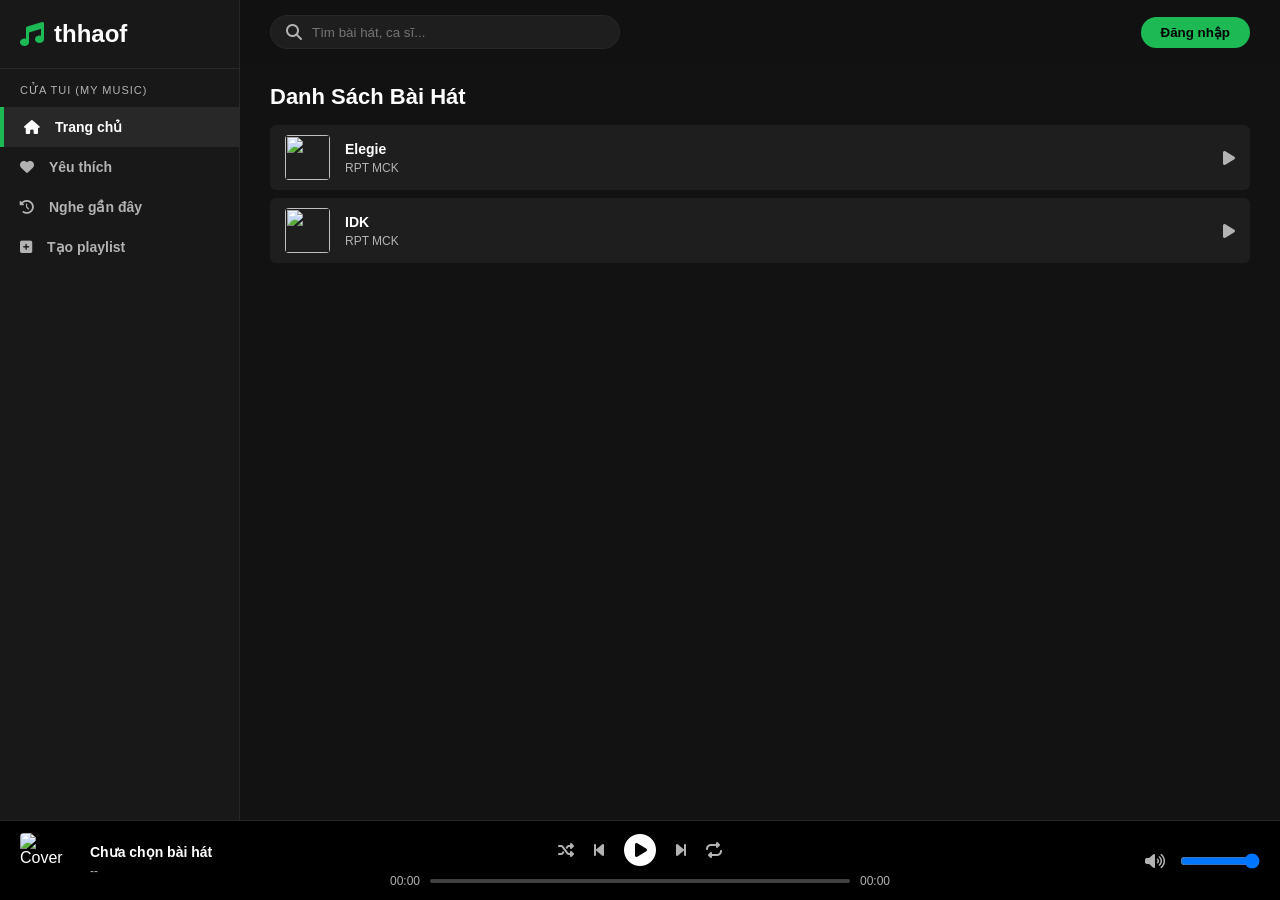
==== index.html @ 561ec7c2 "Update index.html" ====
<!DOCTYPE html>
<html lang="en">
<head>
    <meta charset="UTF-8">
    <meta name="viewport" content="width=device-width, initial-scale=1.0">
    <title>thhaof - NhacCuaTui Style</title>
    <link rel="stylesheet" href="https://cdnjs.cloudflare.com/ajax/libs/font-awesome/6.4.0/css/all.min.css">
    <style>
        :root {
            --bg-main: #121212;
            --bg-card: #1e1e1e;
            --bg-sidebar: #181818;
            --bg-hover: #282828;
            --accent-green: #1db954;
            --text-main: #ffffff;
            --text-sub: #b3b3b3;
            --border-color: #282828;
        }

        * {
            box-sizing: border-box;
            margin: 0;
            padding: 0;
            font-family: 'Segoe UI', Tahoma, Geneva, Verdana, sans-serif;
        }

        body {
            background-color: var(--bg-main);
            color: var(--text-main);
            display: flex;
            height: 100vh;
            overflow: hidden;
        }

        /* Sidebar */
        .sidebar {
            width: 240px;
            background-color: var(--bg-sidebar);
            display: flex;
            flex-direction: column;
            border-right: 1px solid var(--border-color);
            padding: 20px 0;
            user-select: none;
        }

        .logo {
            display: flex;
            align-items: center;
            gap: 10px;
            padding: 0 20px 20px 20px;
            font-size: 24px;
            font-weight: bold;
            color: var(--text-main);
            border-bottom: 1px solid var(--border-color);
        }

        .logo i {
            color: var(--accent-green);
        }

        .nav-group {
            padding: 15px 0;
        }

        .nav-title {
            font-size: 11px;
            text-transform: uppercase;
            color: var(--text-sub);
            padding: 0 20px 10px 20px;
            letter-spacing: 1px;
        }

        .nav-item {
            display: flex;
            align-items: center;
            gap: 15px;
            padding: 12px 20px;
            color: var(--text-sub);
            cursor: pointer;
            transition: all 0.2s;
            font-size: 14px;
            font-weight: 600;
        }

        .nav-item:hover, .nav-item.active {
            color: var(--text-main);
            background-color: var(--bg-hover);
            border-left: 4px solid var(--accent-green);
        }

        /* Main Content */
        .main-container {
            flex: 1;
            display: flex;
            flex-direction: column;
            overflow-y: auto;
            padding-bottom: 90px;
        }

        /* Header */
        .top-header {
            display: flex;
            justify-content: space-between;
            align-items: center;
            padding: 15px 30px;
            background-color: rgba(18, 18, 18, 0.9);
            position: sticky;
            top: 0;
            z-index: 10;
            backdrop-filter: blur(10px);
        }

        .search-bar {
            display: flex;
            align-items: center;
            background-color: var(--bg-card);
            padding: 8px 15px;
            border-radius: 20px;
            width: 350px;
            border: 1px solid var(--border-color);
        }

        .search-bar input {
            background: transparent;
            border: none;
            outline: none;
            color: var(--text-main);
            margin-left: 10px;
            width: 100%;
        }

        .user-actions {
            display: flex;
            align-items: center;
            gap: 15px;
        }

        .btn-auth {
            background-color: var(--accent-green);
            color: #000;
            border: none;
            padding: 8px 20px;
            border-radius: 20px;
            font-weight: bold;
            cursor: pointer;
            transition: transform 0.2s;
        }

        .btn-auth:hover {
            transform: scale(1.05);
        }

        /* Content Sections */
        .content {
            padding: 20px 30px;
        }

        .section-title {
            font-size: 22px;
            font-weight: bold;
            margin-bottom: 15px;
            display: flex;
            justify-content: space-between;
            align-items: center;
        }

        /* Grid Layouts */
        .grid-container {
            display: grid;
            grid-template-columns: repeat(auto-fill, minmax(180px, 1fr));
            gap: 20px;
            margin-bottom: 30px;
        }

        .card {
            background-color: var(--bg-card);
            padding: 15px;
            border-radius: 8px;
            cursor: pointer;
            transition: background-color 0.3s;
            position: relative;
        }

        .card:hover {
            background-color: var(--bg-hover);
        }

        .card img {
            width: 100%;
            aspect-ratio: 1;
            object-fit: cover;
            border-radius: 6px;
            margin-bottom: 10px;
        }

        .card-title {
            font-weight: bold;
            font-size: 14px;
            white-space: nowrap;
            overflow: hidden;
            text-overflow: ellipsis;
        }

        .card-sub {
            font-size: 12px;
            color: var(--text-sub);
            margin-top: 4px;
        }

        /* Songs List */
        .song-list {
            display: flex;
            flex-direction: column;
            gap: 8px;
            margin-bottom: 30px;
        }

        .song-item {
            display: flex;
            align-items: center;
            justify-content: space-between;
            padding: 10px 15px;
            background-color: var(--bg-card);
            border-radius: 6px;
            cursor: pointer;
        }

        .song-item:hover {
            background-color: var(--bg-hover);
        }

        .song-info {
            display: flex;
            align-items: center;
            gap: 15px;
        }

        .song-info img {
            width: 45px;
            height: 45px;
            border-radius: 4px;
            object-fit: cover;
        }

        /* Player Bar */
        .player-bar {
            position: fixed;
            bottom: 0;
            left: 0;
            right: 0;
            height: 80px;
            background-color: #000;
            border-top: 1px solid var(--border-color);
            display: flex;
            align-items: center;
            justify-content: space-between;
            padding: 0 20px;
            z-index: 100;
        }

        .player-left {
            display: flex;
            align-items: center;
            gap: 15px;
            width: 25%;
        }

        .player-left img {
            width: 55px;
            height: 55px;
            border-radius: 4px;
        }

        .player-center {
            display: flex;
            flex-direction: column;
            align-items: center;
            gap: 8px;
            width: 50%;
        }

        .controls {
            display: flex;
            align-items: center;
            gap: 20px;
        }

        .controls i {
            color: var(--text-sub);
            cursor: pointer;
            font-size: 16px;
        }

        .controls i:hover {
            color: var(--text-main);
        }

        .controls i.btn-play {
            font-size: 32px;
            color: var(--text-main);
        }

        .progress-container {
            display: flex;
            align-items: center;
            gap: 10px;
            width: 100%;
            max-width: 500px;
            font-size: 12px;
            color: var(--text-sub);
        }

        .progress-bar {
            flex: 1;
            height: 4px;
            background-color: #404040;
            border-radius: 2px;
            cursor: pointer;
            position: relative;
        }

        .progress-fill {
            width: 0%;
            height: 100%;
            background-color: var(--accent-green);
            border-radius: 2px;
        }

        .player-right {
            display: flex;
            align-items: center;
            justify-content: flex-end;
            gap: 15px;
            width: 25%;
        }

        /* Modal Login */
        .modal {
            display: none;
            position: fixed;
            top: 0; left: 0; right: 0; bottom: 0;
            background: rgba(0,0,0,0.8);
            z-index: 1000;
            justify-content: center;
            align-items: center;
        }

        .modal-content {
            background: var(--bg-card);
            padding: 30px;
            border-radius: 8px;
            width: 320px;
            display: flex;
            flex-direction: column;
            gap: 15px;
        }

        .modal-content input {
            padding: 10px;
            border-radius: 4px;
            border: 1px solid var(--border-color);
            background: #2a2a2a;
            color: white;
            outline: none;
        }

        .modal-content button {
            padding: 10px;
            background: var(--accent-green);
            border: none;
            border-radius: 4px;
            font-weight: bold;
            cursor: pointer;
        }

        .error-msg {
            color: #ff4d4d;
            font-size: 12px;
            display: none;
        }
    </style>
</head>
<body>

    <!-- Sidebar Navigation -->
    <div class="sidebar">
        <div class="logo">
            <i class="fa-solid fa-music"></i> thhaof
        </div>
        
        <div class="nav-group">
            <div class="nav-title">Cửa Tui (My Music)</div>
            <div class="nav-item active" onclick="switchTab('mymusic')">
                <i class="fa-solid fa-house"></i> Trang chủ
            </div>
            <div class="nav-item" onclick="switchTab('favorites')">
                <i class="fa-solid fa-heart"></i> Yêu thích
            </div>
            <div class="nav-item" onclick="switchTab('recent')">
                <i class="fa-solid fa-clock-rotate-left"></i> Nghe gần đây
            </div>
            <div class="nav-item" onclick="createPlaylist()">
                <i class="fa-solid fa-square-plus"></i> Tạo playlist
            </div>
        </div>
    </div>

    <!-- Main Section -->
    <div class="main-container">
        <!-- Top Header -->
        <div class="top-header">
            <div class="search-bar">
                <i class="fa-solid fa-magnifying-glass" style="color: var(--text-sub);"></i>
                <input type="text" id="searchInput" placeholder="Tìm bài hát, ca sĩ..." oninput="searchSongs()">
            </div>
            <div class="user-actions">
                <button class="btn-auth" id="loginBtn" onclick="openLogin()">Đăng nhập</button>
            </div>
        </div>

        <!-- Main Content -->
        <div class="content" id="mainContent">
            <div class="section-title">Danh Sách Bài Hát</div>
            <div class="song-list" id="songList">
                <!-- Songs will render here -->
            </div>
        </div>
    </div>

    <!-- Bottom Audio Player -->
    <div class="player-bar">
        <div class="player-left">
            <img id="playerCover" src="https://images.unsplash.com/photo-1511671782779-c97d3d27a1d4?w=100&h=100&fit=crop" alt="Cover">
            <div>
                <div class="card-title" id="playerTitle">Chưa chọn bài hát</div>
                <div class="card-sub" id="playerArtist">--</div>
            </div>
        </div>

        <div class="player-center">
            <div class="controls">
                <i class="fa-solid fa-shuffle" onclick="toggleShuffle()"></i>
                <i class="fa-solid fa-backward-step" onclick="prevSong()"></i>
                <i class="fa-solid fa-circle-play btn-play" id="playBtn" onclick="togglePlay()"></i>
                <i class="fa-solid fa-forward-step" onclick="nextSong()"></i>
                <i class="fa-solid fa-repeat" onclick="toggleRepeat()"></i>
            </div>
            <div class="progress-container">
                <span id="currentTime">00:00</span>
                <div class="progress-bar" onclick="seekSong(event)">
                    <div class="progress-fill" id="progressFill"></div>
                </div>
                <span id="totalTime">00:00</span>
            </div>
        </div>

        <div class="player-right">
            <i class="fa-solid fa-volume-high" style="color: var(--text-sub);"></i>
            <input type="range" min="0" max="1" step="0.1" value="1" onchange="setVolume(this.value)" style="width: 80px;">
        </div>
    </div>

    <!-- Login Modal -->
    <div class="modal" id="loginModal">
        <div class="modal-content">
            <h3 style="text-align: center;">Đăng nhập</h3>
            <input type="text" id="username" placeholder="Tên đăng nhập (admin)">
            <input type="password" id="password" placeholder="Mật khẩu (123456)">
            <div class="error-msg" id="errorMsg">Sai tài khoản hoặc mật khẩu!</div>
            <button onclick="login()">Xác nhận</button>
            <button onclick="closeLogin()" style="background: #404040; color: white;">Hủy</button>
        </div>
    </div>

    <audio id="audioPlayer"></audio>

    <script>
        // Songs Database
        const songs = [
            {
                id: 1,
                title: "Elegie",
                artist: "RPT MCK",
                cover: "https://pub-c53200e2456046529b88e014d8a71fcb.r2.dev/HVL%20by%20MCK/cover.jpg",
                src: "https://pub-c53200e2456046529b88e014d8a71fcb.r2.dev/HVL%20by%20MCK/01.%20Elegie.mp3"
            },
            {
                id: 2,
                title: "IDK",
                artist: "RPT MCK",
                cover: "https://pub-c53200e2456046529b88e014d8a71fcb.r2.dev/HVL%20by%20MCK/cover.jpg",
                src: "https://pub-c53200e2456046529b88e014d8a71fcb.r2.dev/HVL%20by%20MCK/02.%20IDK.mp3"
            }
        ];

        let currentIndex = 0;
        let isPlaying = false;
        let isLoggedIn = false;
        const audio = document.getElementById('audioPlayer');

        // Render Songs
        function renderSongs(list = songs) {
            const container = document.getElementById('songList');
            container.innerHTML = '';
            list.forEach((song, index) => {
                container.innerHTML += `
                    <div class="song-item" onclick="playSong(${index})">
                        <div class="song-info">
                            <img src="${song.cover}" alt="">
                            <div>
                                <div class="card-title">${song.title}</div>
                                <div class="card-sub">${song.artist}</div>
                            </div>
                        </div>
                        <i class="fa-solid fa-play" style="color: var(--text-sub);"></i>
                    </div>
                `;
            });
        }

        // Play Song
        function playSong(index) {
            currentIndex = index;
            const song = songs[currentIndex];
            audio.src = song.src;
            document.getElementById('playerCover').src = song.cover;
            document.getElementById('playerTitle').innerText = song.title;
            document.getElementById('playerArtist').innerText = song.artist;
            
            audio.play();
            isPlaying = true;
            document.getElementById('playBtn').className = "fa-solid fa-circle-pause btn-play";
        }

        function togglePlay() {
            if (!audio.src) return;
            if (isPlaying) {
                audio.pause();
                document.getElementById('playBtn').className = "fa-solid fa-circle-play btn-play";
            } else {
                audio.play();
                document.getElementById('playBtn').className = "fa-solid fa-circle-pause btn-play";
            }
            isPlaying = !isPlaying;
        }

        function nextSong() {
            currentIndex = (currentIndex + 1) % songs.length;
            playSong(currentIndex);
        }

        function prevSong() {
            currentIndex = (currentIndex - 1 + songs.length) % songs.length;
            playSong(currentIndex);
        }

        // Audio Events
        audio.addEventListener('timeupdate', () => {
            if (audio.duration) {
                const pct = (audio.currentTime / audio.duration) * 100;
                document.getElementById('progressFill').style.width = pct + '%';
                document.getElementById('currentTime').innerText = formatTime(audio.currentTime);
                document.getElementById('totalTime').innerText = formatTime(audio.duration);
            }
        });

        audio.addEventListener('ended', nextSong);

        function formatTime(sec) {
            let m = Math.floor(sec / 60);
            let s = Math.floor(sec % 60);
            return `${m < 10 ? '0'+m : m}:${s < 10 ? '0'+s : s}`;
        }

        function seekSong(e) {
            const bar = e.currentTarget;
            const clickX = e.offsetX;
            const width = bar.clientWidth;
            audio.currentTime = (clickX / width) * audio.duration;
        }

        function setVolume(v) {
            audio.volume = v;
        }

        // Auth Modal Functions
        function openLogin() {
            document.getElementById('loginModal').style.display = 'flex';
        }

        function closeLogin() {
            document.getElementById('loginModal').style.display = 'none';
            document.getElementById('errorMsg').style.display = 'none';
        }

        function login() {
            const u = document.getElementById('username').value;
            const p = document.getElementById('password').value;

            if (u === 'admin' && p === '123456') {
                isLoggedIn = true;
                document.getElementById('loginBtn').innerText = 'Đăng xuất';
                document.getElementById('loginBtn').onclick = logout;
                closeLogin();
                alert('Đăng nhập thành công!');
            } else {
                document.getElementById('errorMsg').style.display = 'block';
            }
        }

        function logout() {
            isLoggedIn = false;
            document.getElementById('loginBtn').innerText = 'Đăng nhập';
            document.getElementById('loginBtn').onclick = openLogin;
        }

        // Search
        function searchSongs() {
            const q = document.getElementById('searchInput').value.toLowerCase();
            const filtered = songs.filter(s => s.title.toLowerCase().includes(q) || s.artist.toLowerCase().includes(q));
            renderSongs(filtered);
        }

        function switchTab(tab) {
            const items = document.querySelectorAll('.nav-item');
            items.forEach(i => i.classList.remove('active'));
            event.currentTarget.classList.add('active');
        }

        function createPlaylist() {
            if (!isLoggedIn) {
                alert('Vui lòng đăng nhập để tạo playlist!');
                openLogin();
                return;
            }
            alert('Đã tạo playlist thành công!');
        }

        // Init
        renderSongs();
    </script>
</body>
</html>
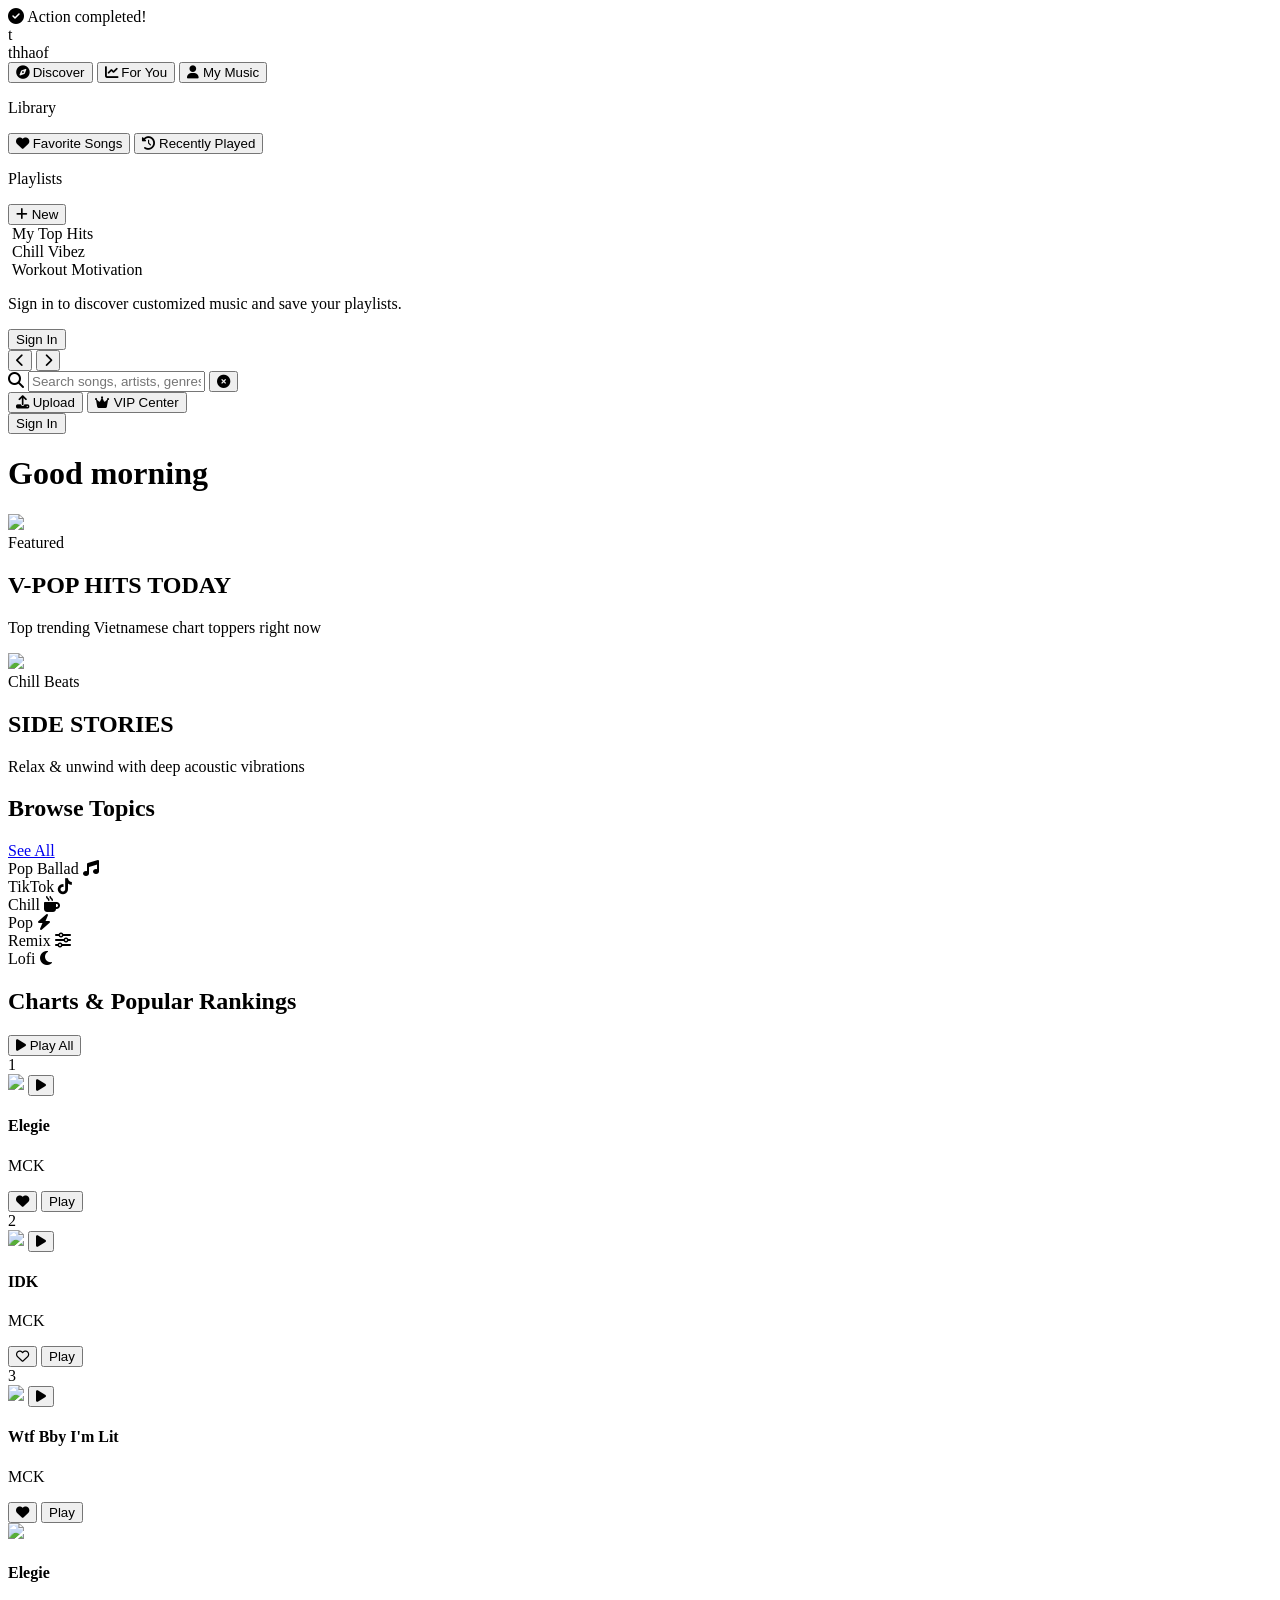
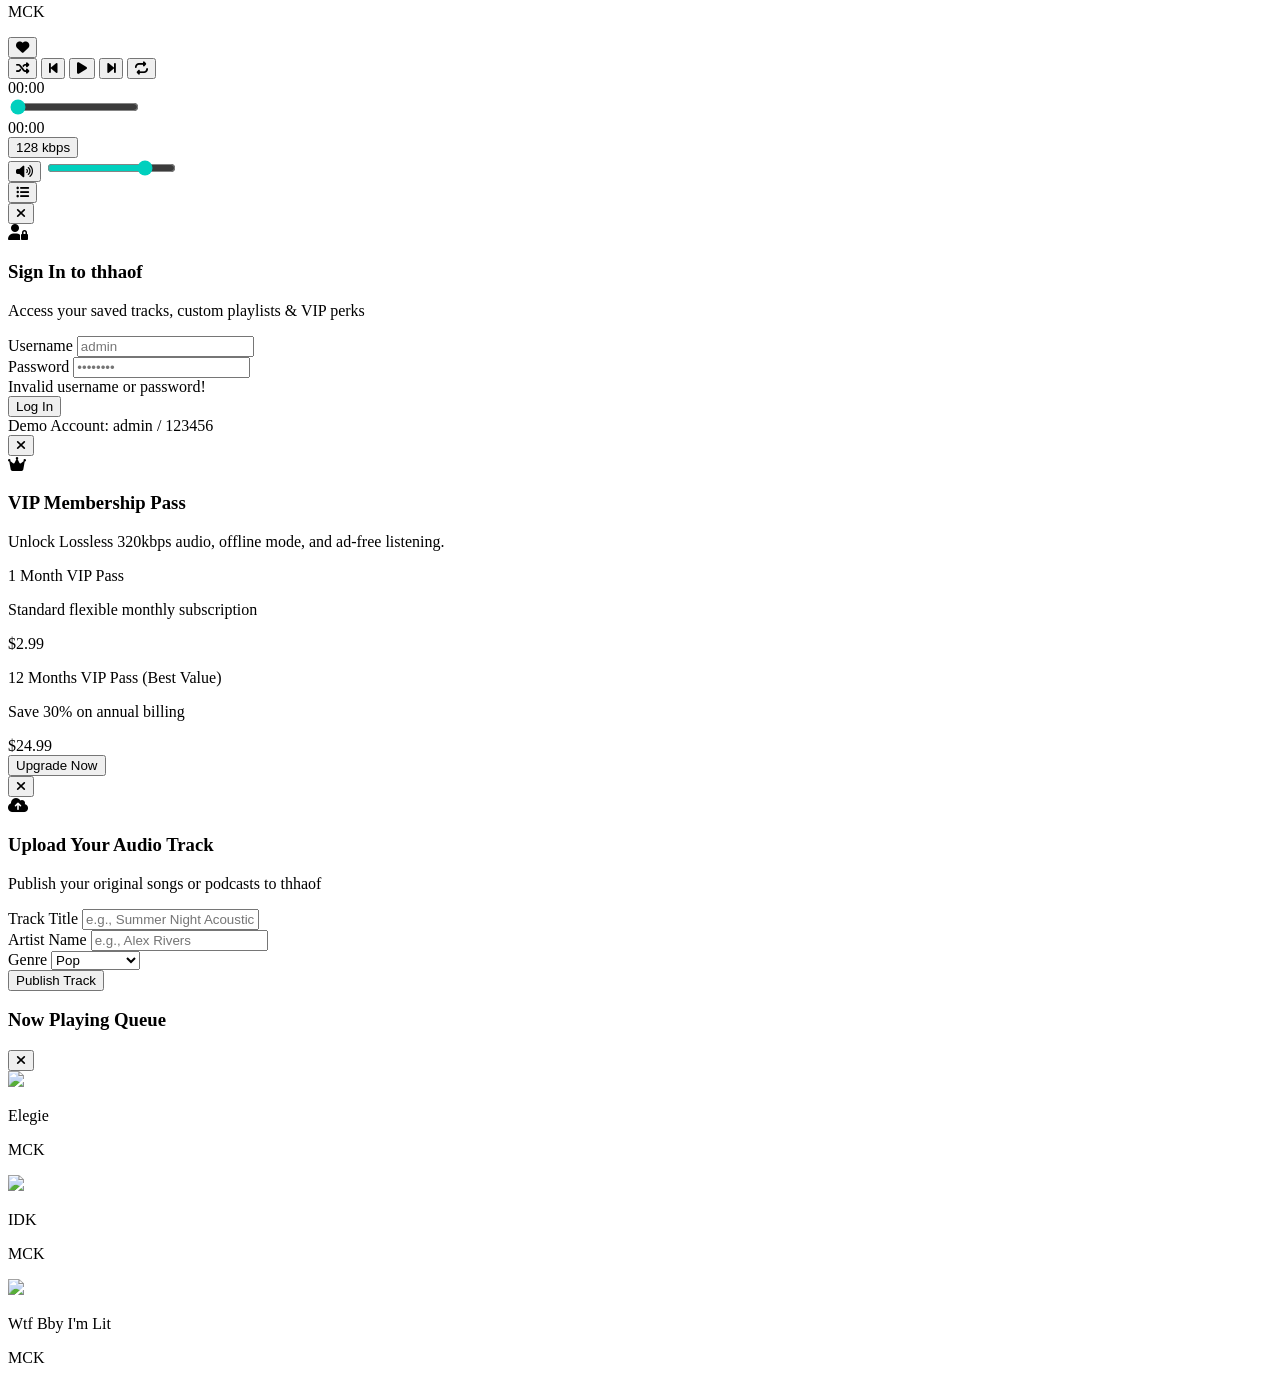
==== commit 49afbfa1: "Update index.html" ====
--- a/index.html
+++ b/index.html
@@ -3,641 +3,978 @@
 <head>
     <meta charset="UTF-8">
     <meta name="viewport" content="width=device-width, initial-scale=1.0">
-    <title>thhaof - NhacCuaTui Style</title>
+    <title>thhaof - Music Streaming Platform</title>
+    <!-- Tailwind CSS CDN -->
+    <script src="https://cdn.tailwindcss.com"></script>
+    <!-- FontAwesome Icons -->
     <link rel="stylesheet" href="https://cdnjs.cloudflare.com/ajax/libs/font-awesome/6.4.0/css/all.min.css">
+    <!-- Inter Font -->
+    <link href="https://fonts.googleapis.com/css2?family=Inter:wght@300;400;500;600;700&display=swap" rel="stylesheet">
+    <script>
+        tailwind.config = {
+            theme: {
+                extend: {
+                    colors: {
+                        nctDark: '#121919',
+                        nctSidebar: '#172020',
+                        nctCard: '#1f2b2a',
+                        nctAccent: '#00d0be',
+                        nctAccentHover: '#00b3a3',
+                        nctTextMuted: '#9aa8a7'
+                    },
+                    fontFamily: {
+                        sans: ['Inter', 'sans-serif'],
+                    }
+                }
+            }
+        }
+    </script>
     <style>
-        :root {
-            --bg-main: #121212;
-            --bg-card: #1e1e1e;
-            --bg-sidebar: #181818;
-            --bg-hover: #282828;
-            --accent-green: #1db954;
-            --text-main: #ffffff;
-            --text-sub: #b3b3b3;
-            --border-color: #282828;
-        }
-
-        * {
-            box-sizing: border-box;
-            margin: 0;
-            padding: 0;
-            font-family: 'Segoe UI', Tahoma, Geneva, Verdana, sans-serif;
-        }
-
-        body {
-            background-color: var(--bg-main);
-            color: var(--text-main);
-            display: flex;
-            height: 100vh;
-            overflow: hidden;
-        }
-
-        /* Sidebar */
-        .sidebar {
-            width: 240px;
-            background-color: var(--bg-sidebar);
-            display: flex;
-            flex-direction: column;
-            border-right: 1px solid var(--border-color);
-            padding: 20px 0;
-            user-select: none;
-        }
-
-        .logo {
-            display: flex;
-            align-items: center;
-            gap: 10px;
-            padding: 0 20px 20px 20px;
-            font-size: 24px;
-            font-weight: bold;
-            color: var(--text-main);
-            border-bottom: 1px solid var(--border-color);
-        }
-
-        .logo i {
-            color: var(--accent-green);
-        }
-
-        .nav-group {
-            padding: 15px 0;
-        }
-
-        .nav-title {
-            font-size: 11px;
-            text-transform: uppercase;
-            color: var(--text-sub);
-            padding: 0 20px 10px 20px;
-            letter-spacing: 1px;
-        }
-
-        .nav-item {
-            display: flex;
-            align-items: center;
-            gap: 15px;
-            padding: 12px 20px;
-            color: var(--text-sub);
-            cursor: pointer;
-            transition: all 0.2s;
-            font-size: 14px;
-            font-weight: 600;
-        }
-
-        .nav-item:hover, .nav-item.active {
-            color: var(--text-main);
-            background-color: var(--bg-hover);
-            border-left: 4px solid var(--accent-green);
-        }
-
-        /* Main Content */
-        .main-container {
-            flex: 1;
-            display: flex;
-            flex-direction: column;
-            overflow-y: auto;
-            padding-bottom: 90px;
-        }
-
-        /* Header */
-        .top-header {
-            display: flex;
-            justify-content: space-between;
-            align-items: center;
-            padding: 15px 30px;
-            background-color: rgba(18, 18, 18, 0.9);
-            position: sticky;
-            top: 0;
-            z-index: 10;
-            backdrop-filter: blur(10px);
-        }
-
-        .search-bar {
-            display: flex;
-            align-items: center;
-            background-color: var(--bg-card);
-            padding: 8px 15px;
-            border-radius: 20px;
-            width: 350px;
-            border: 1px solid var(--border-color);
-        }
-
-        .search-bar input {
-            background: transparent;
-            border: none;
-            outline: none;
-            color: var(--text-main);
-            margin-left: 10px;
-            width: 100%;
-        }
-
-        .user-actions {
-            display: flex;
-            align-items: center;
-            gap: 15px;
-        }
-
-        .btn-auth {
-            background-color: var(--accent-green);
-            color: #000;
-            border: none;
-            padding: 8px 20px;
-            border-radius: 20px;
-            font-weight: bold;
-            cursor: pointer;
-            transition: transform 0.2s;
-        }
-
-        .btn-auth:hover {
-            transform: scale(1.05);
-        }
-
-        /* Content Sections */
-        .content {
-            padding: 20px 30px;
-        }
-
-        .section-title {
-            font-size: 22px;
-            font-weight: bold;
-            margin-bottom: 15px;
-            display: flex;
-            justify-content: space-between;
-            align-items: center;
-        }
-
-        /* Grid Layouts */
-        .grid-container {
-            display: grid;
-            grid-template-columns: repeat(auto-fill, minmax(180px, 1fr));
-            gap: 20px;
-            margin-bottom: 30px;
-        }
-
-        .card {
-            background-color: var(--bg-card);
-            padding: 15px;
-            border-radius: 8px;
-            cursor: pointer;
-            transition: background-color 0.3s;
-            position: relative;
-        }
-
-        .card:hover {
-            background-color: var(--bg-hover);
-        }
-
-        .card img {
-            width: 100%;
-            aspect-ratio: 1;
-            object-fit: cover;
-            border-radius: 6px;
-            margin-bottom: 10px;
-        }
-
-        .card-title {
-            font-weight: bold;
-            font-size: 14px;
-            white-space: nowrap;
-            overflow: hidden;
-            text-overflow: ellipsis;
-        }
-
-        .card-sub {
-            font-size: 12px;
-            color: var(--text-sub);
-            margin-top: 4px;
-        }
-
-        /* Songs List */
-        .song-list {
-            display: flex;
-            flex-direction: column;
-            gap: 8px;
-            margin-bottom: 30px;
-        }
-
-        .song-item {
-            display: flex;
-            align-items: center;
-            justify-content: space-between;
-            padding: 10px 15px;
-            background-color: var(--bg-card);
-            border-radius: 6px;
-            cursor: pointer;
-        }
-
-        .song-item:hover {
-            background-color: var(--bg-hover);
-        }
-
-        .song-info {
-            display: flex;
-            align-items: center;
-            gap: 15px;
-        }
-
-        .song-info img {
-            width: 45px;
-            height: 45px;
-            border-radius: 4px;
-            object-fit: cover;
-        }
-
-        /* Player Bar */
-        .player-bar {
-            position: fixed;
-            bottom: 0;
-            left: 0;
-            right: 0;
-            height: 80px;
-            background-color: #000;
-            border-top: 1px solid var(--border-color);
-            display: flex;
-            align-items: center;
-            justify-content: space-between;
-            padding: 0 20px;
-            z-index: 100;
-        }
-
-        .player-left {
-            display: flex;
-            align-items: center;
-            gap: 15px;
-            width: 25%;
-        }
-
-        .player-left img {
-            width: 55px;
-            height: 55px;
-            border-radius: 4px;
-        }
-
-        .player-center {
-            display: flex;
-            flex-direction: column;
-            align-items: center;
-            gap: 8px;
-            width: 50%;
-        }
-
-        .controls {
-            display: flex;
-            align-items: center;
-            gap: 20px;
-        }
-
-        .controls i {
-            color: var(--text-sub);
-            cursor: pointer;
-            font-size: 16px;
-        }
-
-        .controls i:hover {
-            color: var(--text-main);
-        }
-
-        .controls i.btn-play {
-            font-size: 32px;
-            color: var(--text-main);
-        }
-
-        .progress-container {
-            display: flex;
-            align-items: center;
-            gap: 10px;
-            width: 100%;
-            max-width: 500px;
-            font-size: 12px;
-            color: var(--text-sub);
-        }
-
-        .progress-bar {
-            flex: 1;
-            height: 4px;
-            background-color: #404040;
-            border-radius: 2px;
-            cursor: pointer;
-            position: relative;
-        }
-
-        .progress-fill {
-            width: 0%;
-            height: 100%;
-            background-color: var(--accent-green);
-            border-radius: 2px;
-        }
-
-        .player-right {
-            display: flex;
-            align-items: center;
-            justify-content: flex-end;
-            gap: 15px;
-            width: 25%;
-        }
-
-        /* Modal Login */
-        .modal {
-            display: none;
-            position: fixed;
-            top: 0; left: 0; right: 0; bottom: 0;
-            background: rgba(0,0,0,0.8);
-            z-index: 1000;
-            justify-content: center;
-            align-items: center;
-        }
-
-        .modal-content {
-            background: var(--bg-card);
-            padding: 30px;
-            border-radius: 8px;
-            width: 320px;
-            display: flex;
-            flex-direction: column;
-            gap: 15px;
-        }
-
-        .modal-content input {
-            padding: 10px;
-            border-radius: 4px;
-            border: 1px solid var(--border-color);
-            background: #2a2a2a;
-            color: white;
-            outline: none;
-        }
-
-        .modal-content button {
-            padding: 10px;
-            background: var(--accent-green);
-            border: none;
-            border-radius: 4px;
-            font-weight: bold;
-            cursor: pointer;
-        }
-
-        .error-msg {
-            color: #ff4d4d;
-            font-size: 12px;
-            display: none;
+        ::-webkit-scrollbar {
+            width: 6px;
+            height: 6px;
+        }
+        ::-webkit-scrollbar-track {
+            background: #121919;
+        }
+        ::-webkit-scrollbar-thumb {
+            background: #2a3837;
+            border-radius: 3px;
+        }
+        ::-webkit-scrollbar-thumb:hover {
+            background: #00d0be;
+        }
+        .text-glow {
+            text-shadow: 0 0 10px rgba(0, 208, 190, 0.4);
+        }
+        input[type="range"] {
+            accent-color: #00d0be;
         }
     </style>
 </head>
-<body>
-
-    <!-- Sidebar Navigation -->
-    <div class="sidebar">
-        <div class="logo">
-            <i class="fa-solid fa-music"></i> thhaof
+<body class="bg-nctDark text-gray-100 font-sans h-screen flex flex-col overflow-hidden select-none">
+
+    <!-- Toast Notification Overlay -->
+    <div id="toastNotification" class="fixed top-5 right-5 bg-nctCard border border-nctAccent/50 text-white px-4 py-3 rounded-xl shadow-2xl z-50 flex items-center gap-3 transition-all duration-300 -translate-y-20 opacity-0 pointer-events-none">
+        <i id="toastIcon" class="fa-solid fa-circle-check text-nctAccent text-lg"></i>
+        <span id="toastMessage" class="text-xs font-semibold">Action completed!</span>
+    </div>
+
+    <div class="flex flex-1 h-[calc(100vh-80px)] overflow-hidden">
+        
+        <!-- SIDEBAR -->
+        <aside class="w-64 bg-nctSidebar flex flex-col justify-between p-4 border-r border-gray-800/40 flex-shrink-0">
+            <div>
+                <!-- Brand Logo -->
+                <div onclick="switchTab('discover')" class="flex items-center gap-3 px-2 py-3 mb-6 cursor-pointer group">
+                    <div class="w-9 h-9 rounded-full bg-gradient-to-tr from-nctAccent to-blue-500 flex items-center justify-center font-bold text-black text-xl shadow-lg shadow-nctAccent/20 group-hover:scale-105 transition">
+                        t
+                    </div>
+                    <span class="text-2xl font-black tracking-wider text-white">thhaof</span>
+                </div>
+
+                <!-- Navigation Links -->
+                <nav class="space-y-1">
+                    <button onclick="switchTab('discover')" id="nav-discover" class="nav-item w-full flex items-center gap-3 px-3 py-2.5 rounded-xl bg-nctAccent/10 text-nctAccent font-medium text-sm transition text-left">
+                        <i class="fa-solid fa-compass w-5 text-center"></i> Discover
+                    </button>
+                    <button onclick="switchTab('foryou')" id="nav-foryou" class="nav-item w-full flex items-center gap-3 px-3 py-2.5 rounded-xl text-nctTextMuted hover:text-white hover:bg-gray-800/50 font-medium text-sm transition text-left">
+                        <i class="fa-solid fa-chart-line w-5 text-center"></i> For You
+                    </button>
+                    <button onclick="switchTab('mymusic')" id="nav-mymusic" class="nav-item w-full flex items-center gap-3 px-3 py-2.5 rounded-xl text-nctTextMuted hover:text-white hover:bg-gray-800/50 font-medium text-sm transition text-left">
+                        <i class="fa-solid fa-user w-5 text-center"></i> My Music
+                    </button>
+                </nav>
+
+                <!-- Library Section -->
+                <div class="mt-8">
+                    <p class="px-3 text-xs font-semibold text-gray-500 uppercase tracking-wider mb-2">Library</p>
+                    <nav class="space-y-1">
+                        <button id="nav-favorites" onclick="showFavorites()" class="nav-item w-full flex items-center gap-3 px-3 py-2 rounded-lg text-nctTextMuted hover:text-white hover:bg-gray-800/30 text-sm transition text-left">
+                            <i class="fa-solid fa-heart text-pink-500 w-5 text-center"></i> Favorite Songs
+                        </button>
+                        <button id="nav-recent" onclick="showRecentlyPlayed()" class="nav-item w-full flex items-center gap-3 px-3 py-2 rounded-lg text-nctTextMuted hover:text-white hover:bg-gray-800/30 text-sm transition text-left">
+                            <i class="fa-solid fa-clock-rotate-left text-blue-400 w-5 text-center"></i> Recently Played
+                        </button>
+                    </nav>
+                </div>
+
+                <!-- User Playlists -->
+                <div class="mt-8">
+                    <div class="flex items-center justify-between px-3 mb-2">
+                        <p class="text-xs font-semibold text-gray-500 uppercase tracking-wider">Playlists</p>
+                        <button onclick="createNewPlaylistPrompt()" class="text-xs text-nctAccent hover:underline flex items-center gap-1"><i class="fa-solid fa-plus text-[10px]"></i> New</button>
+                    </div>
+                    <div id="playlistSidebarList" class="space-y-1 max-h-36 overflow-y-auto pr-1">
+                        <!-- Playlists rendered dynamically -->
+                    </div>
+                </div>
+            </div>
+
+            <!-- Login Promo Box in Sidebar -->
+            <div id="sidebarLoginBox" class="bg-gradient-to-br from-gray-800/60 to-nctCard p-4 rounded-2xl border border-gray-700/30">
+                <p class="text-xs text-gray-300 mb-3">Sign in to discover customized music and save your playlists.</p>
+                <button onclick="openLoginModal()" class="w-full py-2 bg-nctAccent hover:bg-nctAccentHover text-black font-semibold text-xs rounded-xl transition shadow-md shadow-nctAccent/10">
+                    Sign In
+                </button>
+            </div>
+        </aside>
+
+        <!-- MAIN CONTENT AREA -->
+        <main class="flex-1 flex flex-col overflow-y-auto bg-gradient-to-b from-nctDark via-[#121818] to-[#0c1010] p-6">
+            
+            <!-- Header Bar -->
+            <header class="flex items-center justify-between gap-4 mb-6">
+                <!-- Nav Arrows & Search Bar -->
+                <div class="flex items-center gap-4 flex-1 max-w-xl">
+                    <div class="flex items-center gap-2 text-gray-400">
+                        <button onclick="navigateHistory('back')" title="Go Back" class="w-8 h-8 rounded-full bg-nctCard flex items-center justify-center hover:text-white transition"><i class="fa-solid fa-chevron-left text-xs"></i></button>
+                        <button onclick="navigateHistory('forward')" title="Go Forward" class="w-8 h-8 rounded-full bg-nctCard flex items-center justify-center hover:text-white transition"><i class="fa-solid fa-chevron-right text-xs"></i></button>
+                    </div>
+                    <div class="relative w-full">
+                        <i class="fa-solid fa-magnifying-glass absolute left-3.5 top-1/2 -translate-y-1/2 text-gray-400 text-sm"></i>
+                        <input id="searchInput" oninput="handleSearch()" type="text" placeholder="Search songs, artists, genres..." class="w-full bg-nctCard text-sm text-gray-200 pl-10 pr-8 py-2 rounded-full border border-gray-800 focus:outline-none focus:border-nctAccent/60 transition">
+                        <button onclick="clearSearch()" id="clearSearchBtn" class="hidden absolute right-3 top-1/2 -translate-y-1/2 text-gray-400 hover:text-white text-xs"><i class="fa-solid fa-circle-xmark"></i></button>
+                    </div>
+                </div>
+
+                <!-- Right Action Buttons -->
+                <div class="flex items-center gap-3">
+                    <button onclick="openUploadModal()" class="hidden sm:flex items-center gap-2 px-3 py-1.5 rounded-full bg-nctCard hover:bg-gray-800 text-xs font-medium text-gray-300 transition">
+                        <i class="fa-solid fa-upload text-nctAccent"></i> Upload
+                    </button>
+                    <button onclick="openVipModal()" class="hidden md:flex items-center gap-2 px-3 py-1.5 rounded-full bg-nctCard hover:bg-gray-800 text-xs font-medium text-yellow-500 transition">
+                        <i class="fa-solid fa-crown"></i> VIP Center
+                    </button>
+                    <div id="userHeaderProfile">
+                        <button onclick="openLoginModal()" class="px-5 py-1.5 bg-nctAccent hover:bg-nctAccentHover text-black font-semibold text-xs rounded-full transition shadow-md shadow-nctAccent/20">
+                            Sign In
+                        </button>
+                    </div>
+                </div>
+            </header>
+
+            <div id="mainContent" class="space-y-8">
+                <!-- Dynamic main container content -->
+            </div>
+
+        </main>
+    </div>
+
+    <!-- BOTTOM FIXED MUSIC PLAYER BAR -->
+    <footer class="h-20 bg-[#151c1c] border-t border-gray-800/80 px-4 flex items-center justify-between z-30">
+        
+        <!-- Currently Playing Info -->
+        <div class="flex items-center gap-3 w-1/4 min-w-[200px]">
+            <img id="playerCover" src="https://images.unsplash.com/photo-1511671782779-c97d3d27a1d4?w=200" class="w-12 h-12 rounded-lg object-cover shadow-md">
+            <div class="overflow-hidden">
+                <h4 id="playerTitle" class="text-xs font-bold text-white truncate">Xin Đừng Rời Xa Anh</h4>
+                <p id="playerArtist" class="text-[11px] text-nctTextMuted truncate mt-0.5">Lê Gia Bảo</p>
+            </div>
+            <button id="likeBtn" onclick="toggleFavoriteCurrentSong()" class="ml-2 text-gray-400 hover:text-pink-500 transition">
+                <i class="fa-regular fa-heart text-base"></i>
+            </button>
         </div>
-        
-        <div class="nav-group">
-            <div class="nav-title">Cửa Tui (My Music)</div>
-            <div class="nav-item active" onclick="switchTab('mymusic')">
-                <i class="fa-solid fa-house"></i> Trang chủ
-            </div>
-            <div class="nav-item" onclick="switchTab('favorites')">
-                <i class="fa-solid fa-heart"></i> Yêu thích
-            </div>
-            <div class="nav-item" onclick="switchTab('recent')">
-                <i class="fa-solid fa-clock-rotate-left"></i> Nghe gần đây
-            </div>
-            <div class="nav-item" onclick="createPlaylist()">
-                <i class="fa-solid fa-square-plus"></i> Tạo playlist
+
+        <!-- Player Controls & Seekbar -->
+        <div class="flex flex-col items-center gap-1.5 w-2/4 max-w-xl">
+            <div class="flex items-center gap-5">
+                <button id="shuffleBtn" onclick="toggleShuffle()" title="Shuffle" class="text-gray-400 hover:text-white transition text-xs"><i class="fa-solid fa-shuffle"></i></button>
+                <button onclick="playPrev()" title="Previous" class="text-gray-300 hover:text-white transition"><i class="fa-solid fa-backward-step text-sm"></i></button>
+                <button id="mainPlayBtn" onclick="togglePlayPause()" title="Play/Pause" class="w-9 h-9 rounded-full bg-white text-black flex items-center justify-center hover:scale-105 transition shadow-lg">
+                    <i class="fa-solid fa-play text-sm ml-0.5"></i>
+                </button>
+                <button onclick="playNext()" title="Next" class="text-gray-300 hover:text-white transition"><i class="fa-solid fa-forward-step text-sm"></i></button>
+                <button id="repeatBtn" onclick="toggleRepeat()" title="Repeat" class="text-gray-400 hover:text-white transition text-xs"><i class="fa-solid fa-repeat"></i></button>
+            </div>
+
+            <div class="w-full flex items-center gap-3 text-[11px] text-gray-400 font-mono">
+                <span id="currentTime">00:00</span>
+                <div class="relative flex-1 flex items-center">
+                    <input id="progressBar" type="range" min="0" max="100" value="0" oninput="seekAudio(this.value)" class="w-full h-1 bg-gray-700 rounded-lg appearance-none cursor-pointer">
+                </div>
+                <span id="totalTime">00:00</span>
+            </div>
+        </div>
+
+        <!-- Right Side Controls (Quality, Volume, Playlist Drawer) -->
+        <div class="flex items-center justify-end gap-4 w-1/4 min-w-[200px]">
+            <button onclick="toggleBitrate()" id="bitrateBtn" class="text-[10px] font-bold border border-nctAccent/40 text-nctAccent px-1.5 py-0.5 rounded hover:bg-nctAccent/10 transition">128 kbps</button>
+            
+            <div class="flex items-center gap-2">
+                <button onclick="toggleMute()" id="volumeBtn" class="text-gray-400 hover:text-white"><i class="fa-solid fa-volume-high text-xs"></i></button>
+                <input id="volumeSlider" type="range" min="0" max="1" step="0.05" value="0.8" oninput="setVolume(this.value)" class="w-16 h-1 bg-gray-700 rounded-lg appearance-none cursor-pointer">
+            </div>
+
+            <button onclick="togglePlaylistDrawer()" title="Play Queue" class="text-gray-400 hover:text-nctAccent transition"><i class="fa-solid fa-list-ul text-sm"></i></button>
+        </div>
+    </footer>
+
+    <!-- MODALS & OVERLAYS -->
+    
+    <!-- LOGIN MODAL -->
+    <div id="loginModal" class="fixed inset-0 bg-black/70 backdrop-blur-sm hidden items-center justify-center z-50 p-4">
+        <div class="bg-nctCard border border-gray-700/60 w-full max-w-sm rounded-2xl p-6 relative shadow-2xl">
+            <button onclick="closeLoginModal()" class="absolute top-4 right-4 text-gray-400 hover:text-white"><i class="fa-solid fa-xmark"></i></button>
+            
+            <div class="text-center mb-6">
+                <div class="w-12 h-12 rounded-full bg-nctAccent/20 text-nctAccent flex items-center justify-center text-xl mx-auto mb-2">
+                    <i class="fa-solid fa-user-lock"></i>
+                </div>
+                <h3 class="text-lg font-bold text-white">Sign In to thhaof</h3>
+                <p class="text-xs text-gray-400 mt-1">Access your saved tracks, custom playlists & VIP perks</p>
+            </div>
+
+            <form onsubmit="handleLogin(event)" class="space-y-4">
+                <div>
+                    <label class="block text-xs font-semibold text-gray-400 mb-1">Username</label>
+                    <input id="loginUsername" type="text" placeholder="admin" required class="w-full bg-nctDark border border-gray-700 rounded-xl px-3 py-2 text-sm text-white focus:outline-none focus:border-nctAccent">
+                </div>
+                <div>
+                    <label class="block text-xs font-semibold text-gray-400 mb-1">Password</label>
+                    <input id="loginPassword" type="password" placeholder="••••••••" required class="w-full bg-nctDark border border-gray-700 rounded-xl px-3 py-2 text-sm text-white focus:outline-none focus:border-nctAccent">
+                </div>
+
+                <div id="loginError" class="text-red-400 text-xs hidden text-center">Invalid username or password!</div>
+
+                <button type="submit" class="w-full py-2.5 bg-nctAccent hover:bg-nctAccentHover text-black font-bold text-sm rounded-xl transition shadow-lg shadow-nctAccent/20">
+                    Log In
+                </button>
+            </form>
+
+            <div class="mt-4 text-center text-xs text-gray-500">
+                Demo Account: <span class="text-gray-300 font-mono">admin</span> / <span class="text-gray-300 font-mono">123456</span>
             </div>
         </div>
     </div>
 
-    <!-- Main Section -->
-    <div class="main-container">
-        <!-- Top Header -->
-        <div class="top-header">
-            <div class="search-bar">
-                <i class="fa-solid fa-magnifying-glass" style="color: var(--text-sub);"></i>
-                <input type="text" id="searchInput" placeholder="Tìm bài hát, ca sĩ..." oninput="searchSongs()">
-            </div>
-            <div class="user-actions">
-                <button class="btn-auth" id="loginBtn" onclick="openLogin()">Đăng nhập</button>
-            </div>
-        </div>
-
-        <!-- Main Content -->
-        <div class="content" id="mainContent">
-            <div class="section-title">Danh Sách Bài Hát</div>
-            <div class="song-list" id="songList">
-                <!-- Songs will render here -->
-            </div>
+    <!-- VIP MODAL -->
+    <div id="vipModal" class="fixed inset-0 bg-black/70 backdrop-blur-sm hidden items-center justify-center z-50 p-4">
+        <div class="bg-nctCard border border-yellow-500/30 w-full max-w-md rounded-2xl p-6 relative shadow-2xl">
+            <button onclick="closeVipModal()" class="absolute top-4 right-4 text-gray-400 hover:text-white"><i class="fa-solid fa-xmark"></i></button>
+            
+            <div class="text-center mb-6">
+                <div class="w-14 h-14 rounded-full bg-yellow-500/20 text-yellow-500 flex items-center justify-center text-2xl mx-auto mb-2 border border-yellow-500/40">
+                    <i class="fa-solid fa-crown"></i>
+                </div>
+                <h3 class="text-xl font-bold text-white">VIP Membership Pass</h3>
+                <p class="text-xs text-gray-400 mt-1">Unlock Lossless 320kbps audio, offline mode, and ad-free listening.</p>
+            </div>
+
+            <div class="space-y-3 mb-6">
+                <div onclick="selectVipTier(this, '1 Month - $2.99')" class="vip-plan bg-gray-800/60 p-3 rounded-xl border-2 border-nctAccent cursor-pointer flex justify-between items-center">
+                    <div>
+                        <p class="text-xs font-bold text-white">1 Month VIP Pass</p>
+                        <p class="text-[10px] text-gray-400">Standard flexible monthly subscription</p>
+                    </div>
+                    <span class="text-sm font-extrabold text-nctAccent">$2.99</span>
+                </div>
+                <div onclick="selectVipTier(this, '1 Year - $24.99')" class="vip-plan bg-gray-800/60 p-3 rounded-xl border-2 border-transparent hover:border-gray-600 cursor-pointer flex justify-between items-center">
+                    <div>
+                        <p class="text-xs font-bold text-white">12 Months VIP Pass (Best Value)</p>
+                        <p class="text-[10px] text-gray-400">Save 30% on annual billing</p>
+                    </div>
+                    <span class="text-sm font-extrabold text-yellow-500">$24.99</span>
+                </div>
+            </div>
+
+            <button onclick="upgradeVip()" class="w-full py-2.5 bg-yellow-500 hover:bg-yellow-400 text-black font-bold text-sm rounded-xl transition shadow-lg shadow-yellow-500/20">
+                Upgrade Now
+            </button>
         </div>
     </div>
 
-    <!-- Bottom Audio Player -->
-    <div class="player-bar">
-        <div class="player-left">
-            <img id="playerCover" src="https://images.unsplash.com/photo-1511671782779-c97d3d27a1d4?w=100&h=100&fit=crop" alt="Cover">
-            <div>
-                <div class="card-title" id="playerTitle">Chưa chọn bài hát</div>
-                <div class="card-sub" id="playerArtist">--</div>
-            </div>
-        </div>
-
-        <div class="player-center">
-            <div class="controls">
-                <i class="fa-solid fa-shuffle" onclick="toggleShuffle()"></i>
-                <i class="fa-solid fa-backward-step" onclick="prevSong()"></i>
-                <i class="fa-solid fa-circle-play btn-play" id="playBtn" onclick="togglePlay()"></i>
-                <i class="fa-solid fa-forward-step" onclick="nextSong()"></i>
-                <i class="fa-solid fa-repeat" onclick="toggleRepeat()"></i>
-            </div>
-            <div class="progress-container">
-                <span id="currentTime">00:00</span>
-                <div class="progress-bar" onclick="seekSong(event)">
-                    <div class="progress-fill" id="progressFill"></div>
-                </div>
-                <span id="totalTime">00:00</span>
-            </div>
-        </div>
-
-        <div class="player-right">
-            <i class="fa-solid fa-volume-high" style="color: var(--text-sub);"></i>
-            <input type="range" min="0" max="1" step="0.1" value="1" onchange="setVolume(this.value)" style="width: 80px;">
+    <!-- UPLOAD MODAL -->
+    <div id="uploadModal" class="fixed inset-0 bg-black/70 backdrop-blur-sm hidden items-center justify-center z-50 p-4">
+        <div class="bg-nctCard border border-gray-700/60 w-full max-w-md rounded-2xl p-6 relative shadow-2xl">
+            <button onclick="closeUploadModal()" class="absolute top-4 right-4 text-gray-400 hover:text-white"><i class="fa-solid fa-xmark"></i></button>
+            
+            <div class="text-center mb-6">
+                <div class="w-12 h-12 rounded-full bg-nctAccent/20 text-nctAccent flex items-center justify-center text-xl mx-auto mb-2">
+                    <i class="fa-solid fa-cloud-arrow-up"></i>
+                </div>
+                <h3 class="text-lg font-bold text-white">Upload Your Audio Track</h3>
+                <p class="text-xs text-gray-400 mt-1">Publish your original songs or podcasts to thhaof</p>
+            </div>
+
+            <form onsubmit="handleUpload(event)" class="space-y-4">
+                <div>
+                    <label class="block text-xs font-semibold text-gray-400 mb-1">Track Title</label>
+                    <input id="uploadTitle" type="text" placeholder="e.g., Summer Night Acoustic" required class="w-full bg-nctDark border border-gray-700 rounded-xl px-3 py-2 text-sm text-white focus:outline-none focus:border-nctAccent">
+                </div>
+                <div>
+                    <label class="block text-xs font-semibold text-gray-400 mb-1">Artist Name</label>
+                    <input id="uploadArtist" type="text" placeholder="e.g., Alex Rivers" required class="w-full bg-nctDark border border-gray-700 rounded-xl px-3 py-2 text-sm text-white focus:outline-none focus:border-nctAccent">
+                </div>
+                <div>
+                    <label class="block text-xs font-semibold text-gray-400 mb-1">Genre</label>
+                    <select id="uploadGenre" class="w-full bg-nctDark border border-gray-700 rounded-xl px-3 py-2 text-sm text-white focus:outline-none focus:border-nctAccent">
+                        <option value="Pop">Pop</option>
+                        <option value="Pop Ballad">Pop Ballad</option>
+                        <option value="Chill">Chill Out</option>
+                        <option value="Remix">Remix</option>
+                        <option value="Lofi">Relax / Lofi</option>
+                        <option value="TikTok">TikTok</option>
+                    </select>
+                </div>
+                <button type="submit" class="w-full py-2.5 bg-nctAccent hover:bg-nctAccentHover text-black font-bold text-sm rounded-xl transition shadow-lg shadow-nctAccent/20">
+                    Publish Track
+                </button>
+            </form>
         </div>
     </div>
 
-    <!-- Login Modal -->
-    <div class="modal" id="loginModal">
-        <div class="modal-content">
-            <h3 style="text-align: center;">Đăng nhập</h3>
-            <input type="text" id="username" placeholder="Tên đăng nhập (admin)">
-            <input type="password" id="password" placeholder="Mật khẩu (123456)">
-            <div class="error-msg" id="errorMsg">Sai tài khoản hoặc mật khẩu!</div>
-            <button onclick="login()">Xác nhận</button>
-            <button onclick="closeLogin()" style="background: #404040; color: white;">Hủy</button>
+    <!-- PLAYLIST DRAWER SLIDE-OVER -->
+    <div id="playlistDrawer" class="fixed right-0 top-0 bottom-20 w-80 bg-nctSidebar border-l border-gray-800 shadow-2xl translate-x-full transition-transform duration-300 z-20 flex flex-col p-4">
+        <div class="flex items-center justify-between mb-4 pb-2 border-b border-gray-800">
+            <h3 class="font-bold text-sm text-white">Now Playing Queue</h3>
+            <button onclick="togglePlaylistDrawer()" class="text-gray-400 hover:text-white"><i class="fa-solid fa-xmark"></i></button>
+        </div>
+        <div id="queueSongList" class="flex-1 overflow-y-auto space-y-2 pr-1">
+            <!-- Dynamic Queue list -->
         </div>
     </div>
 
-    <audio id="audioPlayer"></audio>
-
+    <!-- AUDIO PLAYER ELEMENT -->
+    <audio id="audioElement" preload="metadata"></audio>
+
+    <!-- JAVASCRIPT LOGIC -->
     <script>
-        // Songs Database
         const songs = [
             {
-                id: 1,
+                id: "1",
                 title: "Elegie",
-                artist: "RPT MCK",
+                artist: "MCK",
                 cover: "https://pub-c53200e2456046529b88e014d8a71fcb.r2.dev/HVL%20by%20MCK/cover.jpg",
-                src: "https://pub-c53200e2456046529b88e014d8a71fcb.r2.dev/HVL%20by%20MCK/01.%20Elegie.mp3"
+                url: "https://pub-c53200e2456046529b88e014d8a71fcb.r2.dev/HVL%20by%20MCK/01.%20Elegie.mp3",
+            },
+           {
+                id: "2",
+                title: "IDK",
+                artist: "MCK",
+                cover: "https://pub-c53200e2456046529b88e014d8a71fcb.r2.dev/HVL%20by%20MCK/cover.jpg",
+                url: "https://pub-c53200e2456046529b88e014d8a71fcb.r2.dev/HVL%20by%20MCK/02.%20IDK.mp3",
             },
             {
-                id: 2,
-                title: "IDK",
-                artist: "RPT MCK",
+                id: "3",
+                title: "Wtf Bby I'm Lit",
+                artist: "MCK",
                 cover: "https://pub-c53200e2456046529b88e014d8a71fcb.r2.dev/HVL%20by%20MCK/cover.jpg",
-                src: "https://pub-c53200e2456046529b88e014d8a71fcb.r2.dev/HVL%20by%20MCK/02.%20IDK.mp3"
-            }
+                url: "https://pub-c53200e2456046529b88e014d8a71fcb.r2.dev/HVL%20by%20MCK/03.%20Wtf%20Bby%20I_m%20Lit.mp3",
+            },
         ];
 
-        let currentIndex = 0;
+        // App state tracking
+        let currentTab = 'discover';
+        let currentFilterGenre = null;
+        let currentSongIndex = 0;
         let isPlaying = false;
-        let isLoggedIn = false;
-        const audio = document.getElementById('audioPlayer');
-
-        // Render Songs
-        function renderSongs(list = songs) {
-            const container = document.getElementById('songList');
-            container.innerHTML = '';
-            list.forEach((song, index) => {
-                container.innerHTML += `
-                    <div class="song-item" onclick="playSong(${index})">
-                        <div class="song-info">
-                            <img src="${song.cover}" alt="">
-                            <div>
-                                <div class="card-title">${song.title}</div>
-                                <div class="card-sub">${song.artist}</div>
+        let isShuffle = false;
+        let isRepeat = false;
+        let currentBitrate = '128 kbps';
+        let selectedVipPlan = '1 Month - $2.99';
+        
+        let favorites = JSON.parse(localStorage.getItem('thhaof_favorites')) || ["1", "3"];
+        let recentlyPlayed = JSON.parse(localStorage.getItem('thhaof_recent')) || ["1", "2"];
+        let userPlaylists = JSON.parse(localStorage.getItem('thhaof_playlists')) || ["My Top Hits", "Chill Vibez", "Workout Motivation"];
+        let currentUser = JSON.parse(localStorage.getItem('thhaof_user')) || null;
+        let historyStack = ['discover'];
+        let historyIndex = 0;
+
+        const audio = document.getElementById('audioElement');
+
+        window.onload = () => {
+            renderTabContent('discover');
+            renderPlaylists();
+            loadSong(songs[currentSongIndex]);
+            updateUserUI();
+            setupAudioListeners();
+        };
+
+        function showToast(msg, icon = "fa-circle-check") {
+            const toast = document.getElementById('toastNotification');
+            document.getElementById('toastMessage').textContent = msg;
+            document.getElementById('toastIcon').className = `fa-solid ${icon} text-nctAccent text-lg`;
+            
+            toast.classList.remove('-translate-y-20', 'opacity-0', 'pointer-events-none');
+            toast.classList.add('translate-y-0', 'opacity-100');
+
+            setTimeout(() => {
+                toast.classList.remove('translate-y-0', 'opacity-100');
+                toast.classList.add('-translate-y-20', 'opacity-0', 'pointer-events-none');
+            }, 3000);
+        }
+
+        function setupAudioListeners() {
+            audio.addEventListener('timeupdate', updateProgress);
+            audio.addEventListener('ended', () => {
+                if (isRepeat) {
+                    audio.play();
+                } else {
+                    playNext();
+                }
+            });
+        }
+
+        // Navigation tab switching logic
+        function switchTab(tab, genreFilter = null) {
+            currentTab = tab;
+            currentFilterGenre = genreFilter;
+
+            // Update navigation highlights
+            document.querySelectorAll('.nav-item').forEach(el => {
+                el.classList.remove('bg-nctAccent/10', 'text-nctAccent');
+                el.classList.add('text-nctTextMuted');
+            });
+
+            const activeBtn = document.getElementById(`nav-${tab}`);
+            if (activeBtn) {
+                activeBtn.classList.add('bg-nctAccent/10', 'text-nctAccent');
+                activeBtn.classList.remove('text-nctTextMuted');
+            }
+
+            renderTabContent(tab);
+
+            if (historyStack[historyIndex] !== tab) {
+                historyStack = historyStack.slice(0, historyIndex + 1);
+                historyStack.push(tab);
+                historyIndex = historyStack.length - 1;
+            }
+        }
+
+        function navigateHistory(direction) {
+            if (direction === 'back' && historyIndex > 0) {
+                historyIndex--;
+                switchTab(historyStack[historyIndex]);
+            } else if (direction === 'forward' && historyIndex < historyStack.length - 1) {
+                historyIndex++;
+                switchTab(historyStack[historyIndex]);
+            } else {
+                showToast("No history in direction", "fa-circle-info");
+            }
+        }
+
+        // Dynamic page generation
+        function renderTabContent(tab) {
+            const container = document.getElementById('mainContent');
+            const greeting = getGreeting();
+
+            if (tab === 'discover') {
+                const listToDisplay = currentFilterGenre ? songs.filter(s => s.genre === currentFilterGenre) : songs;
+                container.innerHTML = `
+                    <div>
+                        <h1 class="text-2xl font-bold tracking-tight text-white mb-4">${greeting}</h1>
+                        <div class="grid grid-cols-1 md:grid-cols-2 gap-4">
+                            <div onclick="playSongById('1')" class="relative h-44 rounded-2xl overflow-hidden group cursor-pointer shadow-lg">
+                                <img src="https://images.unsplash.com/photo-1511671782779-c97d3d27a1d4?w=800&auto=format&fit=crop" class="w-full h-full object-cover group-hover:scale-105 transition duration-500">
+                                <div class="absolute inset-0 bg-gradient-to-r from-black/80 via-black/40 to-transparent p-6 flex flex-col justify-end">
+                                    <span class="bg-red-500 text-white text-[10px] font-bold px-2 py-0.5 rounded w-max mb-1 uppercase">Featured</span>
+                                    <h2 class="text-xl font-bold text-white">V-POP HITS TODAY</h2>
+                                    <p class="text-xs text-gray-300">Top trending Vietnamese chart toppers right now</p>
+                                </div>
                             </div>
-                        </div>
-                        <i class="fa-solid fa-play" style="color: var(--text-sub);"></i>
+                            <div onclick="playSongById('3')" class="relative h-44 rounded-2xl overflow-hidden group cursor-pointer shadow-lg hidden md:block">
+                                <img src="https://images.unsplash.com/photo-1470225620780-dba8ba36b745?w=800&auto=format&fit=crop" class="w-full h-full object-cover group-hover:scale-105 transition duration-500">
+                                <div class="absolute inset-0 bg-gradient-to-r from-black/80 via-black/40 to-transparent p-6 flex flex-col justify-end">
+                                    <span class="bg-nctAccent text-black text-[10px] font-bold px-2 py-0.5 rounded w-max mb-1 uppercase">Chill Beats</span>
+                                    <h2 class="text-xl font-bold text-white">SIDE STORIES</h2>
+                                    <p class="text-xs text-gray-300">Relax & unwind with deep acoustic vibrations</p>
+                                </div>
+                            </div>
+                        </div>
+                    </div>
+
+                    <!-- TOPICS GRID SECTION -->
+                    <div>
+                        <div class="flex items-center justify-between mb-4">
+                            <h2 class="text-lg font-bold text-white">${currentFilterGenre ? 'Genre: ' + currentFilterGenre : 'Browse Topics'}</h2>
+                            ${currentFilterGenre ? `<button onclick="switchTab('discover')" class="text-xs text-nctAccent hover:underline">Clear Filter</button>` : `<a href="#" onclick="showToast('Browsing all categories')" class="text-xs text-gray-400 hover:text-nctAccent">See All</a>`}
+                        </div>
+                        <div class="grid grid-cols-2 sm:grid-cols-3 md:grid-cols-4 lg:grid-cols-6 gap-3">
+                            ${renderTopicCards()}
+                        </div>
+                    </div>
+
+                    <!-- CHARTS / TOP SONGS SECTION -->
+                    <div>
+                        <div class="flex items-center justify-between mb-4">
+                            <h2 class="text-lg font-bold text-white">Charts & Popular Rankings</h2>
+                            <button onclick="playAllSongs()" class="text-xs text-nctAccent hover:underline flex items-center gap-1"><i class="fa-solid fa-play text-[10px]"></i> Play All</button>
+                        </div>
+
+                        <div class="grid grid-cols-1 md:grid-cols-2 lg:grid-cols-3 gap-4">
+                            ${renderSongsGrid(listToDisplay)}
+                        </div>
                     </div>
                 `;
-            });
-        }
-
-        // Play Song
-        function playSong(index) {
-            currentIndex = index;
-            const song = songs[currentIndex];
-            audio.src = song.src;
+            } else if (tab === 'foryou') {
+                container.innerHTML = `
+                    <div>
+                        <h1 class="text-2xl font-bold text-white mb-2">Made For You</h1>
+                        <p class="text-xs text-gray-400 mb-6">Personalized track recommendations based on your recent listening habits</p>
+                        <div class="grid grid-cols-1 md:grid-cols-2 lg:grid-cols-3 gap-4">
+                            ${renderSongsGrid(songs.slice().reverse())}
+                        </div>
+                    </div>
+                `;
+            } else if (tab === 'mymusic') {
+                if (!currentUser) {
+                    container.innerHTML = `
+                        <div class="text-center py-20 bg-nctCard/40 rounded-3xl border border-gray-800/60 p-8">
+                            <i class="fa-solid fa-user-shield text-5xl text-nctAccent mb-4"></i>
+                            <h2 class="text-xl font-bold text-white mb-2">Your Personal Music Library</h2>
+                            <p class="text-xs text-gray-400 max-w-sm mx-auto mb-6">Log in to view saved tracks, personalized playlists, and recently played history.</p>
+                            <button onclick="openLoginModal()" class="px-6 py-2.5 bg-nctAccent hover:bg-nctAccentHover text-black font-bold text-xs rounded-full transition shadow-lg shadow-nctAccent/20">
+                                Sign In Now
+                            </button>
+                        </div>
+                    `;
+                } else {
+                    const favList = songs.filter(s => favorites.includes(s.id));
+                    container.innerHTML = `
+                        <div>
+                            <div class="flex items-center gap-4 mb-6 bg-nctCard/60 p-6 rounded-2xl border border-gray-800">
+                                <img src="https://images.unsplash.com/photo-1534528741775-53994a69daeb?w=200" class="w-16 h-16 rounded-full border-2 border-nctAccent object-cover">
+                                <div>
+                                    <h1 class="text-xl font-bold text-white">${currentUser.name}</h1>
+                                    <p class="text-xs text-gray-400">Premium Member • ${favorites.length} Favorite Songs</p>
+                                </div>
+                            </div>
+                            <h2 class="text-lg font-bold text-white mb-4">Your Favorites Collection</h2>
+                            <div class="grid grid-cols-1 md:grid-cols-2 lg:grid-cols-3 gap-4">
+                                ${favList.length ? renderSongsGrid(favList) : '<p class="text-xs text-gray-500 italic">No favorite songs added yet.</p>'}
+                            </div>
+                        </div>
+                    `;
+                }
+            } else if (tab === 'favorites') {
+                const favList = songs.filter(s => favorites.includes(s.id));
+                container.innerHTML = `
+                    <div>
+                        <h1 class="text-2xl font-bold text-white mb-2"><i class="fa-solid fa-heart text-pink-500 mr-2"></i> Favorite Songs</h1>
+                        <p class="text-xs text-gray-400 mb-6">All the tracks you've saved to your library</p>
+                        <div class="grid grid-cols-1 md:grid-cols-2 lg:grid-cols-3 gap-4">
+                            ${favList.length ? renderSongsGrid(favList) : '<p class="text-xs text-gray-500 italic">Your favorites list is currently empty.</p>'}
+                        </div>
+                    </div>
+                `;
+            } else if (tab === 'recent') {
+                const recentList = songs.filter(s => recentlyPlayed.includes(s.id));
+                container.innerHTML = `
+                    <div>
+                        <h1 class="text-2xl font-bold text-white mb-2"><i class="fa-solid fa-clock-rotate-left text-blue-400 mr-2"></i> Recently Played</h1>
+                        <p class="text-xs text-gray-400 mb-6">Tracks played during your recent sessions</p>
+                        <div class="grid grid-cols-1 md:grid-cols-2 lg:grid-cols-3 gap-4">
+                            ${recentList.length ? renderSongsGrid(recentList) : '<p class="text-xs text-gray-500 italic">No listening history found.</p>'}
+                        </div>
+                    </div>
+                `;
+            }
+        }
+
+        function getGreeting() {
+            const hour = new Date().getHours();
+            if (hour < 12) return "Good morning";
+            if (hour < 18) return "Good afternoon";
+            return "Good evening";
+        }
+
+        // Topic/Genre Card Rendering
+        function renderTopicCards() {
+            const genres = [
+                { name: 'Pop Ballad', icon: 'fa-music', bg: 'from-rose-500/20 to-orange-500/20', color: 'text-rose-400' },
+                { name: 'TikTok', icon: 'fa-tiktok', bg: 'from-cyan-500/20 to-blue-500/20', color: 'text-cyan-400', isBrand: true },
+                { name: 'Chill', icon: 'fa-mug-hot', bg: 'from-emerald-500/20 to-teal-500/20', color: 'text-emerald-400' },
+                { name: 'Pop', icon: 'fa-bolt', bg: 'from-purple-500/20 to-indigo-500/20', color: 'text-purple-400' },
+                { name: 'Remix', icon: 'fa-sliders', bg: 'from-yellow-500/20 to-amber-500/20', color: 'text-yellow-400' },
+                { name: 'Lofi', icon: 'fa-moon', bg: 'from-pink-500/20 to-purple-500/20', color: 'text-pink-400' }
+            ];
+
+            return genres.map(g => `
+                <div onclick="filterByGenre('${g.name}')" class="bg-gradient-to-br ${g.bg} p-4 rounded-xl border border-white/5 hover:border-nctAccent/50 cursor-pointer transition flex flex-col justify-between h-24 group shadow-md">
+                    <span class="font-bold text-sm text-white">${g.name}</span>
+                    <i class="${g.isBrand ? 'fa-brands' : 'fa-solid'} ${g.icon} ${g.color} self-end text-xl group-hover:scale-110 transition"></i>
+                </div>
+            `).join('');
+        }
+
+        function renderSongsGrid(list) {
+            return list.map((song, index) => {
+                const isFav = favorites.includes(song.id);
+                return `
+                    <div class="bg-nctCard/70 hover:bg-nctCard p-3 rounded-2xl flex items-center justify-between border border-gray-800/40 hover:border-nctAccent/30 transition group shadow-md">
+                        <div class="flex items-center gap-3 overflow-hidden">
+                            <span class="text-xs font-bold text-gray-500 w-4 text-center">${index + 1}</span>
+                            <div class="relative w-12 h-12 rounded-xl overflow-hidden flex-shrink-0">
+                                <img src="${song.cover}" class="w-full h-full object-cover">
+                                <button onclick="playSongById('${song.id}')" class="absolute inset-0 bg-black/40 flex items-center justify-center opacity-0 group-hover:opacity-100 transition text-nctAccent">
+                                    <i class="fa-solid fa-play"></i>
+                                </button>
+                            </div>
+                            <div class="overflow-hidden pr-2">
+                                <h4 onclick="playSongById('${song.id}')" class="text-xs font-bold text-white truncate cursor-pointer hover:text-nctAccent">${song.title}</h4>
+                                <p class="text-[11px] text-nctTextMuted truncate">${song.artist}</p>
+                            </div>
+                        </div>
+                        <div class="flex items-center gap-2">
+                            <button onclick="toggleFavorite('${song.id}')" class="text-xs ${isFav ? 'text-pink-500' : 'text-gray-500 hover:text-pink-500'} transition p-1">
+                                <i class="${isFav ? 'fa-solid' : 'fa-regular'} fa-heart"></i>
+                            </button>
+                            <button onclick="playSongById('${song.id}')" class="px-2.5 py-1 bg-nctAccent/10 hover:bg-nctAccent text-nctAccent hover:text-black font-semibold text-[11px] rounded-lg transition">
+                                Play
+                            </button>
+                        </div>
+                    </div>
+                `;
+            }).join('');
+        }
+
+        // Audio controls logic
+        function loadSong(song) {
+            audio.src = song.url;
+            document.getElementById('playerTitle').textContent = song.title;
+            document.getElementById('playerArtist').textContent = song.artist;
             document.getElementById('playerCover').src = song.cover;
-            document.getElementById('playerTitle').innerText = song.title;
-            document.getElementById('playerArtist').innerText = song.artist;
             
+            updateFavoriteHeartUI();
+            renderQueue();
+
+            if (!recentlyPlayed.includes(song.id)) {
+                recentlyPlayed.unshift(song.id);
+                localStorage.setItem('thhaof_recent', JSON.stringify(recentlyPlayed));
+            }
+        }
+
+        function togglePlayPause() {
+            if (isPlaying) {
+                audio.pause();
+                isPlaying = false;
+                document.getElementById('mainPlayBtn').innerHTML = '<i class="fa-solid fa-play text-sm ml-0.5"></i>';
+            } else {
+                audio.play();
+                isPlaying = true;
+                document.getElementById('mainPlayBtn').innerHTML = '<i class="fa-solid fa-pause text-sm"></i>';
+            }
+        }
+
+        function playSongById(id) {
+            const index = songs.findIndex(s => s.id === id);
+            if (index !== -1) {
+                currentSongIndex = index;
+                loadSong(songs[currentSongIndex]);
+                audio.play();
+                isPlaying = true;
+                document.getElementById('mainPlayBtn').innerHTML = '<i class="fa-solid fa-pause text-sm"></i>';
+                showToast(`Now Playing: ${songs[currentSongIndex].title}`, "fa-music");
+            }
+        }
+
+        function playAllSongs() {
+            currentSongIndex = 0;
+            loadSong(songs[0]);
             audio.play();
             isPlaying = true;
-            document.getElementById('playBtn').className = "fa-solid fa-circle-pause btn-play";
-        }
-
-        function togglePlay() {
-            if (!audio.src) return;
-            if (isPlaying) {
-                audio.pause();
-                document.getElementById('playBtn').className = "fa-solid fa-circle-play btn-play";
+            document.getElementById('mainPlayBtn').innerHTML = '<i class="fa-solid fa-pause text-sm"></i>';
+            showToast("Playing all top tracks", "fa-play");
+        }
+
+        function playNext() {
+            if (isShuffle) {
+                currentSongIndex = Math.floor(Math.random() * songs.length);
             } else {
-                audio.play();
-                document.getElementById('playBtn').className = "fa-solid fa-circle-pause btn-play";
-            }
-            isPlaying = !isPlaying;
-        }
-
-        function nextSong() {
-            currentIndex = (currentIndex + 1) % songs.length;
-            playSong(currentIndex);
-        }
-
-        function prevSong() {
-            currentIndex = (currentIndex - 1 + songs.length) % songs.length;
-            playSong(currentIndex);
-        }
-
-        // Audio Events
-        audio.addEventListener('timeupdate', () => {
+                currentSongIndex = (currentSongIndex + 1) % songs.length;
+            }
+            loadSong(songs[currentSongIndex]);
+            audio.play();
+            isPlaying = true;
+            document.getElementById('mainPlayBtn').innerHTML = '<i class="fa-solid fa-pause text-sm"></i>';
+        }
+
+        function playPrev() {
+            currentSongIndex = (currentSongIndex - 1 + songs.length) % songs.length;
+            loadSong(songs[currentSongIndex]);
+            audio.play();
+            isPlaying = true;
+            document.getElementById('mainPlayBtn').innerHTML = '<i class="fa-solid fa-pause text-sm"></i>';
+        }
+
+        function updateProgress() {
             if (audio.duration) {
-                const pct = (audio.currentTime / audio.duration) * 100;
-                document.getElementById('progressFill').style.width = pct + '%';
-                document.getElementById('currentTime').innerText = formatTime(audio.currentTime);
-                document.getElementById('totalTime').innerText = formatTime(audio.duration);
-            }
-        });
-
-        audio.addEventListener('ended', nextSong);
-
-        function formatTime(sec) {
-            let m = Math.floor(sec / 60);
-            let s = Math.floor(sec % 60);
-            return `${m < 10 ? '0'+m : m}:${s < 10 ? '0'+s : s}`;
-        }
-
-        function seekSong(e) {
-            const bar = e.currentTarget;
-            const clickX = e.offsetX;
-            const width = bar.clientWidth;
-            audio.currentTime = (clickX / width) * audio.duration;
-        }
-
-        function setVolume(v) {
-            audio.volume = v;
-        }
-
-        // Auth Modal Functions
-        function openLogin() {
-            document.getElementById('loginModal').style.display = 'flex';
-        }
-
-        function closeLogin() {
-            document.getElementById('loginModal').style.display = 'none';
-            document.getElementById('errorMsg').style.display = 'none';
-        }
-
-        function login() {
-            const u = document.getElementById('username').value;
-            const p = document.getElementById('password').value;
-
-            if (u === 'admin' && p === '123456') {
-                isLoggedIn = true;
-                document.getElementById('loginBtn').innerText = 'Đăng xuất';
-                document.getElementById('loginBtn').onclick = logout;
-                closeLogin();
-                alert('Đăng nhập thành công!');
+                const percent = (audio.currentTime / audio.duration) * 100;
+                document.getElementById('progressBar').value = percent;
+                document.getElementById('currentTime').textContent = formatTime(audio.currentTime);
+                document.getElementById('totalTime').textContent = formatTime(audio.duration);
+            }
+        }
+
+        function seekAudio(value) {
+            if (audio.duration) {
+                audio.currentTime = (value / 100) * audio.duration;
+            }
+        }
+
+        function setVolume(val) {
+            audio.volume = val;
+        }
+
+        function toggleMute() {
+            audio.muted = !audio.muted;
+            document.getElementById('volumeBtn').innerHTML = audio.muted ? 
+                '<i class="fa-solid fa-volume-xmark text-xs text-red-400"></i>' : 
+                '<i class="fa-solid fa-volume-high text-xs"></i>';
+        }
+
+        function toggleBitrate() {
+            currentBitrate = currentBitrate === '128 kbps' ? '320 kbps (VIP)' : '128 kbps';
+            document.getElementById('bitrateBtn').textContent = currentBitrate;
+            showToast(`Audio quality switched to ${currentBitrate}`, "fa-sliders");
+        }
+
+        function toggleShuffle() {
+            isShuffle = !isShuffle;
+            document.getElementById('shuffleBtn').classList.toggle('text-nctAccent', isShuffle);
+            showToast(isShuffle ? "Shuffle Mode Enabled" : "Shuffle Mode Disabled", "fa-shuffle");
+        }
+
+        function toggleRepeat() {
+            isRepeat = !isRepeat;
+            document.getElementById('repeatBtn').classList.toggle('text-nctAccent', isRepeat);
+            showToast(isRepeat ? "Repeat Track Enabled" : "Repeat Track Disabled", "fa-repeat");
+        }
+
+        function formatTime(seconds) {
+            const min = Math.floor(seconds / 60);
+            const sec = Math.floor(seconds % 60);
+            return `${min < 10 ? '0' : ''}${min}:${sec < 10 ? '0' : ''}${sec}`;
+        }
+
+        // Favorites and Playlists management
+        function toggleFavorite(id) {
+            if (favorites.includes(id)) {
+                favorites = favorites.filter(fId => fId !== id);
+                showToast("Removed from Favorites", "fa-heart-crack");
             } else {
-                document.getElementById('errorMsg').style.display = 'block';
+                favorites.push(id);
+                showToast("Added to Favorites!", "fa-heart");
+            }
+            localStorage.setItem('thhaof_favorites', JSON.stringify(favorites));
+            renderTabContent(currentTab);
+            updateFavoriteHeartUI();
+        }
+
+        function toggleFavoriteCurrentSong() {
+            const currentSong = songs[currentSongIndex];
+            toggleFavorite(currentSong.id);
+        }
+
+        function updateFavoriteHeartUI() {
+            const currentSong = songs[currentSongIndex];
+            const isFav = favorites.includes(currentSong.id);
+            const likeBtn = document.getElementById('likeBtn');
+            likeBtn.innerHTML = `<i class="${isFav ? 'fa-solid text-pink-500' : 'fa-regular'} fa-heart text-base"></i>`;
+        }
+
+        function renderPlaylists() {
+            const container = document.getElementById('playlistSidebarList');
+            container.innerHTML = userPlaylists.map(pl => `
+                <div onclick="openPlaylistTracks('${pl}')" class="px-3 py-1.5 rounded-lg text-nctTextMuted hover:text-white hover:bg-gray-800/30 text-xs flex items-center gap-2 cursor-pointer transition">
+                    <i class="fa-solid fa-list-music text-nctAccent/70"></i>
+                    <span class="truncate">${pl}</span>
+                </div>
+            `).join('');
+        }
+
+        function createNewPlaylistPrompt() {
+            const name = prompt("Enter new playlist name:");
+            if (name && name.trim()) {
+                userPlaylists.push(name.trim());
+                localStorage.setItem('thhaof_playlists', JSON.stringify(userPlaylists));
+                renderPlaylists();
+                showToast(`Created playlist "${name}"!`, "fa-folder-plus");
+            }
+        }
+
+        function openPlaylistTracks(plName) {
+            showToast(`Opened playlist: ${plName}`, "fa-folder-open");
+            switchTab('discover');
+        }
+
+        // Search Handlers
+        function handleSearch() {
+            const input = document.getElementById('searchInput');
+            const clearBtn = document.getElementById('clearSearchBtn');
+            const query = input.value.toLowerCase().trim();
+
+            if (query.length > 0) {
+                clearBtn.classList.remove('hidden');
+            } else {
+                clearBtn.classList.add('hidden');
+            }
+
+            if (currentTab !== 'discover') {
+                switchTab('discover');
+            } else {
+                const filtered = songs.filter(s => s.title.toLowerCase().includes(query) || s.artist.toLowerCase().includes(query) || s.genre.toLowerCase().includes(query));
+                renderTabContent('discover');
+                const grid = document.querySelector('#mainContent .grid-cols-1.md\\:grid-cols-2.lg\\:grid-cols-3');
+                if (grid) {
+                    grid.innerHTML = filtered.length ? renderSongsGrid(filtered) : '<p class="text-xs text-gray-500 col-span-3 py-4">No matching songs found.</p>';
+                }
+            }
+        }
+
+        function clearSearch() {
+            document.getElementById('searchInput').value = '';
+            document.getElementById('clearSearchBtn').classList.add('hidden');
+            renderTabContent('discover');
+        }
+
+        function filterByGenre(genre) {
+            switchTab('discover', genre);
+        }
+
+        function showFavorites() {
+            switchTab('favorites');
+        }
+
+        function showRecentlyPlayed() {
+            switchTab('recent');
+        }
+
+        // Modal Handlers
+        function openLoginModal() {
+            document.getElementById('loginModal').classList.remove('hidden');
+            document.getElementById('loginModal').classList.add('flex');
+        }
+
+        function closeLoginModal() {
+            document.getElementById('loginModal').classList.add('hidden');
+            document.getElementById('loginModal').classList.remove('flex');
+            document.getElementById('loginError').classList.add('hidden');
+        }
+
+        function handleLogin(e) {
+            e.preventDefault();
+            const userVal = document.getElementById('loginUsername').value;
+            const passVal = document.getElementById('loginPassword').value;
+
+            if (userVal === "admin" && passVal === "123456") {
+                currentUser = { username: "admin", name: "Administrator" };
+                localStorage.setItem('thhaof_user', JSON.stringify(currentUser));
+                updateUserUI();
+                closeLoginModal();
+                showToast("Successfully logged in!", "fa-user-check");
+                renderTabContent(currentTab);
+            } else {
+                document.getElementById('loginError').classList.remove('hidden');
             }
         }
 
         function logout() {
-            isLoggedIn = false;
-            document.getElementById('loginBtn').innerText = 'Đăng nhập';
-            document.getElementById('loginBtn').onclick = openLogin;
-        }
-
-        // Search
-        function searchSongs() {
-            const q = document.getElementById('searchInput').value.toLowerCase();
-            const filtered = songs.filter(s => s.title.toLowerCase().includes(q) || s.artist.toLowerCase().includes(q));
-            renderSongs(filtered);
-        }
-
-        function switchTab(tab) {
-            const items = document.querySelectorAll('.nav-item');
-            items.forEach(i => i.classList.remove('active'));
-            event.currentTarget.classList.add('active');
-        }
-
-        function createPlaylist() {
-            if (!isLoggedIn) {
-                alert('Vui lòng đăng nhập để tạo playlist!');
-                openLogin();
-                return;
-            }
-            alert('Đã tạo playlist thành công!');
-        }
-
-        // Init
-        renderSongs();
+            currentUser = null;
+            localStorage.removeItem('thhaof_user');
+            updateUserUI();
+            showToast("Logged out of account", "fa-right-from-bracket");
+            renderTabContent(currentTab);
+        }
+
+        function updateUserUI() {
+            const profileContainer = document.getElementById('userHeaderProfile');
+            const sidebarLoginBox = document.getElementById('sidebarLoginBox');
+
+            if (currentUser) {
+                profileContainer.innerHTML = `
+                    <div class="flex items-center gap-2">
+                        <img src="https://images.unsplash.com/photo-1534528741775-53994a69daeb?w=100" class="w-8 h-8 rounded-full border border-nctAccent object-cover">
+                        <span class="text-xs font-semibold text-white">${currentUser.username}</span>
+                        <button onclick="logout()" title="Logout" class="text-xs text-gray-400 hover:text-red-400 ml-1"><i class="fa-solid fa-right-from-bracket"></i></button>
+                    </div>
+                `;
+                sidebarLoginBox.style.display = 'none';
+            } else {
+                profileContainer.innerHTML = `
+                    <button onclick="openLoginModal()" class="px-5 py-1.5 bg-nctAccent hover:bg-nctAccentHover text-black font-semibold text-xs rounded-full transition shadow-md shadow-nctAccent/20">
+                        Sign In
+                    </button>
+                `;
+                sidebarLoginBox.style.display = 'block';
+            }
+        }
+
+        function openVipModal() {
+            document.getElementById('vipModal').classList.remove('hidden');
+            document.getElementById('vipModal').classList.add('flex');
+        }
+
+        function closeVipModal() {
+            document.getElementById('vipModal').classList.add('hidden');
+            document.getElementById('vipModal').classList.remove('flex');
+        }
+
+        function selectVipTier(el, plan) {
+            document.querySelectorAll('.vip-plan').forEach(planEl => {
+                planEl.classList.remove('border-nctAccent');
+                planEl.classList.add('border-transparent');
+            });
+            el.classList.remove('border-transparent');
+            el.classList.add('border-nctAccent');
+            selectedVipPlan = plan;
+        }
+
+        function upgradeVip() {
+            closeVipModal();
+            showToast(`Upgraded to VIP Pass (${selectedVipPlan})!`, "fa-crown");
+        }
+
+        function openUploadModal() {
+            document.getElementById('uploadModal').classList.remove('hidden');
+            document.getElementById('uploadModal').classList.add('flex');
+        }
+
+        function closeUploadModal() {
+            document.getElementById('uploadModal').classList.add('hidden');
+            document.getElementById('uploadModal').classList.remove('flex');
+        }
+
+        function handleUpload(e) {
+            e.preventDefault();
+            const title = document.getElementById('uploadTitle').value;
+            const artist = document.getElementById('uploadArtist').value;
+            const genre = document.getElementById('uploadGenre').value;
+
+            const newSong = {
+                id: (songs.length + 1).toString(),
+                title: title,
+                artist: artist,
+                genre: genre,
+                cover: "https://images.unsplash.com/photo-1514525253161-7a46d19cd819?w=200",
+                url: "https://www.soundhelix.com/examples/mp3/SoundHelix-Song-5.mp3",
+                plays: "1",
+                duration: "04:10"
+            };
+
+            songs.unshift(newSong);
+            closeUploadModal();
+            showToast("Uploaded track successfully!", "fa-circle-check");
+            renderTabContent('discover');
+        }
+
+        function togglePlaylistDrawer() {
+            document.getElementById('playlistDrawer').classList.toggle('translate-x-full');
+        }
+
+        function renderQueue() {
+            const queueList = document.getElementById('queueSongList');
+            queueList.innerHTML = songs.map((s, idx) => `
+                <div onclick="playSongById('${s.id}')" class="p-2 rounded-lg flex items-center gap-3 cursor-pointer ${idx === currentSongIndex ? 'bg-nctAccent/20 text-nctAccent' : 'hover:bg-gray-800 text-gray-300'}">
+                    <img src="${s.cover}" class="w-8 h-8 rounded object-cover">
+                    <div class="overflow-hidden">
+                        <p class="text-xs font-bold truncate">${s.title}</p>
+                        <p class="text-[10px] text-gray-400 truncate">${s.artist}</p>
+                    </div>
+                </div>
+            `).join('');
+        }
     </script>
 </body>
 </html>
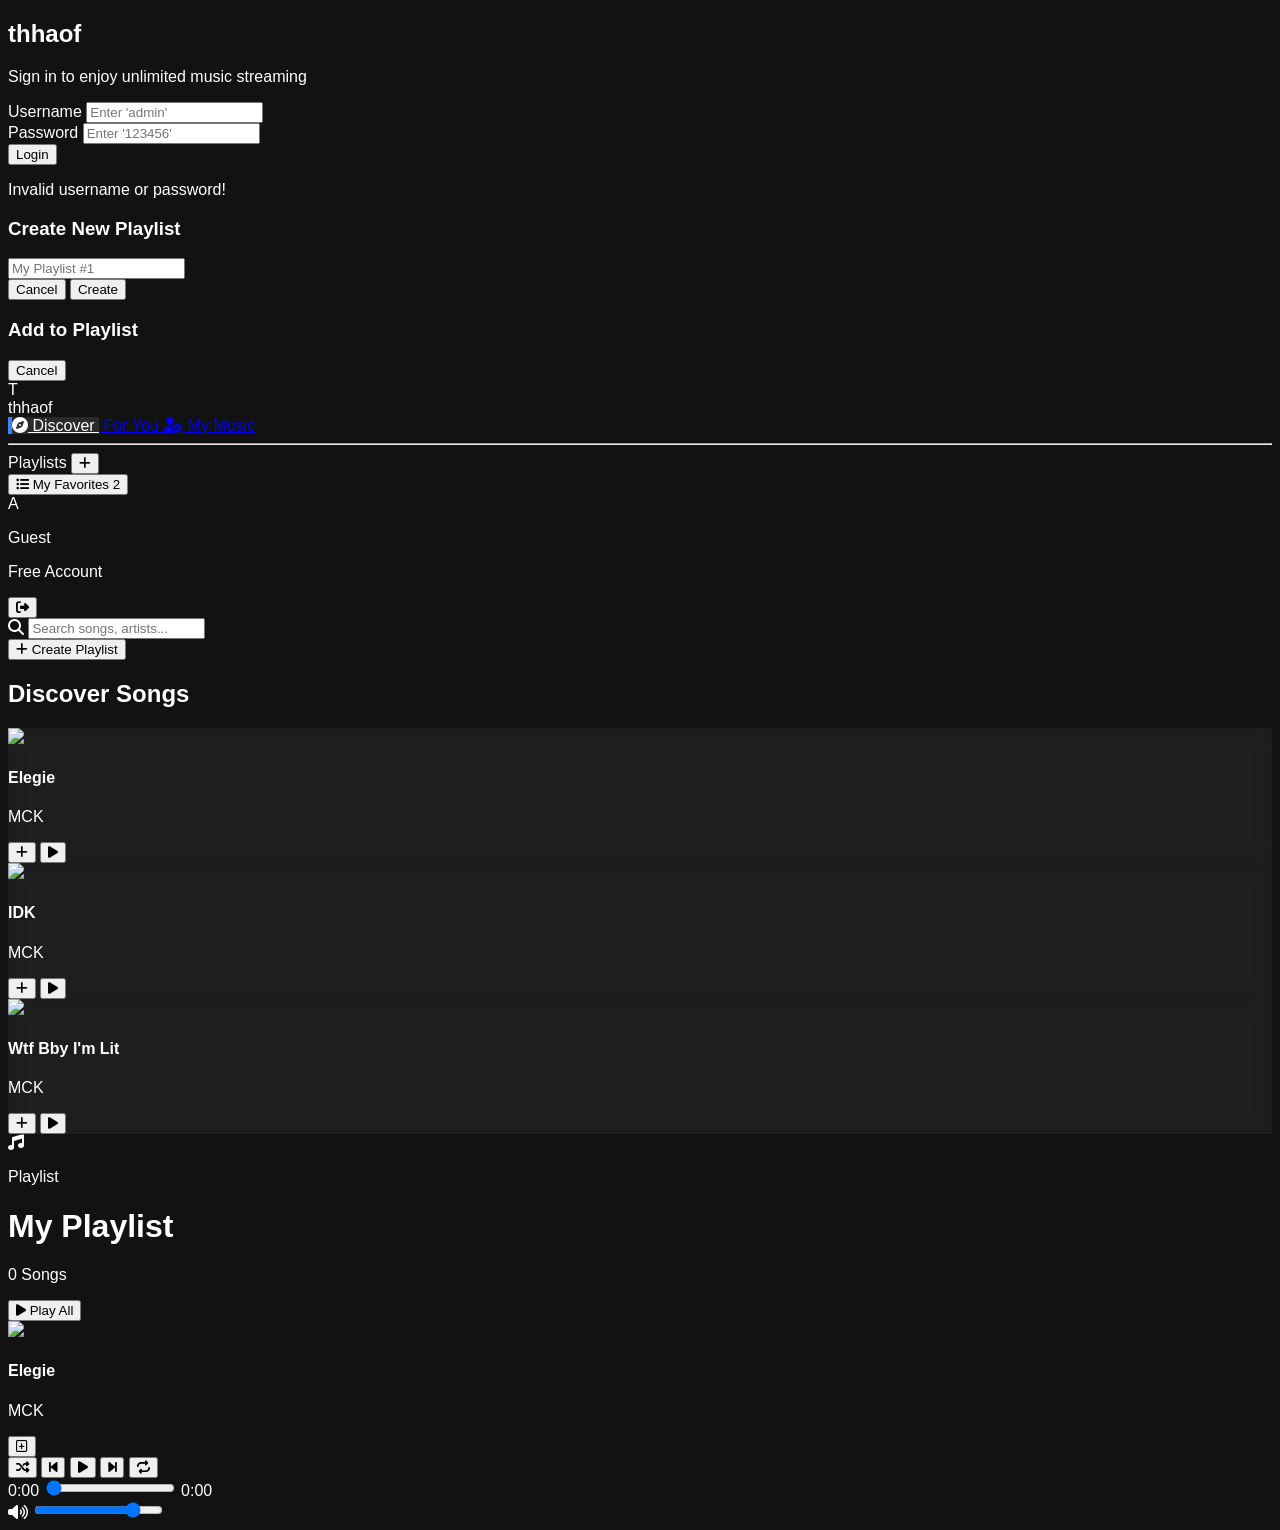
==== commit 8016e887: "Update index.html" ====
--- a/index.html
+++ b/index.html
@@ -1,346 +1,228 @@
 <!DOCTYPE html>
 <html lang="en">
 <head>
-    <meta charset="UTF-8">
-    <meta name="viewport" content="width=device-width, initial-scale=1.0">
-    <title>thhaof - Music Streaming Platform</title>
-    <!-- Tailwind CSS CDN -->
-    <script src="https://cdn.tailwindcss.com"></script>
-    <!-- FontAwesome Icons -->
-    <link rel="stylesheet" href="https://cdnjs.cloudflare.com/ajax/libs/font-awesome/6.4.0/css/all.min.css">
-    <!-- Inter Font -->
-    <link href="https://fonts.googleapis.com/css2?family=Inter:wght@300;400;500;600;700&display=swap" rel="stylesheet">
-    <script>
-        tailwind.config = {
-            theme: {
-                extend: {
-                    colors: {
-                        nctDark: '#121919',
-                        nctSidebar: '#172020',
-                        nctCard: '#1f2b2a',
-                        nctAccent: '#00d0be',
-                        nctAccentHover: '#00b3a3',
-                        nctTextMuted: '#9aa8a7'
-                    },
-                    fontFamily: {
-                        sans: ['Inter', 'sans-serif'],
-                    }
-                }
-            }
-        }
-    </script>
-    <style>
-        ::-webkit-scrollbar {
-            width: 6px;
-            height: 6px;
-        }
-        ::-webkit-scrollbar-track {
-            background: #121919;
-        }
-        ::-webkit-scrollbar-thumb {
-            background: #2a3837;
-            border-radius: 3px;
-        }
-        ::-webkit-scrollbar-thumb:hover {
-            background: #00d0be;
-        }
-        .text-glow {
-            text-shadow: 0 0 10px rgba(0, 208, 190, 0.4);
-        }
-        input[type="range"] {
-            accent-color: #00d0be;
-        }
-    </style>
+  <meta charset="UTF-8">
+  <meta name="viewport" content="width=device-width, initial-scale=1.0">
+  <title>thhaof - Web Player</title>
+  <script src="https://cdn.tailwindcss.com"></script>
+  <link rel="stylesheet" href="https://cdnjs.cloudflare.com/ajax/libs/font-awesome/6.4.0/css/all.min.css">
+  <style>
+    body { background-color: #121212; color: #fff; font-family: 'Segoe UI', Tahoma, Geneva, Verdana, sans-serif; }
+    ::-webkit-scrollbar { width: 6px; }
+    ::-webkit-scrollbar-track { background: #181818; }
+    ::-webkit-scrollbar-thumb { background: #333; border-radius: 3px; }
+    ::-webkit-scrollbar-thumb:hover { background: #555; }
+    .glass-card { background: rgba(255, 255, 255, 0.05); backdrop-filter: blur(10px); }
+    .active-nav { background-color: rgba(255, 255, 255, 0.1); border-left: 4px solid #3b82f6; color: #fff !important; }
+  </style>
 </head>
-<body class="bg-nctDark text-gray-100 font-sans h-screen flex flex-col overflow-hidden select-none">
-
-    <!-- Toast Notification Overlay -->
-    <div id="toastNotification" class="fixed top-5 right-5 bg-nctCard border border-nctAccent/50 text-white px-4 py-3 rounded-xl shadow-2xl z-50 flex items-center gap-3 transition-all duration-300 -translate-y-20 opacity-0 pointer-events-none">
-        <i id="toastIcon" class="fa-solid fa-circle-check text-nctAccent text-lg"></i>
-        <span id="toastMessage" class="text-xs font-semibold">Action completed!</span>
+<body class="h-screen flex flex-col overflow-hidden select-none">
+
+  <!-- AUTH MODAL -->
+  <div id="authModal" class="fixed inset-0 bg-black/80 z-50 flex items-center justify-center">
+    <div class="bg-[#1e1e1e] p-8 rounded-2xl w-96 border border-gray-800 shadow-2xl relative">
+      <h2 class="text-2xl font-bold mb-2 text-center text-blue-500">thhaof</h2>
+      <p class="text-xs text-gray-400 text-center mb-6">Sign in to enjoy unlimited music streaming</p>
+      
+      <form id="loginForm" onsubmit="handleLogin(event)">
+        <div class="mb-4">
+          <label class="block text-xs text-gray-400 mb-1">Username</label>
+          <input type="text" id="usernameInput" class="w-full bg-[#2a2a2a] border border-gray-700 rounded-lg px-3 py-2 text-sm focus:outline-none focus:border-blue-500" placeholder="Enter 'admin'" required>
+        </div>
+        <div class="mb-6">
+          <label class="block text-xs text-gray-400 mb-1">Password</label>
+          <input type="password" id="passwordInput" class="w-full bg-[#2a2a2a] border border-gray-700 rounded-lg px-3 py-2 text-sm focus:outline-none focus:border-blue-500" placeholder="Enter '123456'" required>
+        </div>
+        <button type="submit" class="w-full bg-blue-600 hover:bg-blue-500 text-white font-semibold py-2 rounded-lg text-sm transition">Login</button>
+        <p id="loginError" class="text-red-500 text-xs mt-3 text-center hidden">Invalid username or password!</p>
+      </form>
     </div>
-
-    <div class="flex flex-1 h-[calc(100vh-80px)] overflow-hidden">
+  </div>
+
+  <!-- CREATE PLAYLIST MODAL -->
+  <div id="createPlaylistModal" class="fixed inset-0 bg-black/80 z-50 flex items-center justify-center hidden">
+    <div class="bg-[#1e1e1e] p-6 rounded-xl w-96 border border-gray-800 shadow-2xl">
+      <h3 class="text-lg font-bold mb-4">Create New Playlist</h3>
+      <input type="text" id="playlistNameInput" class="w-full bg-[#2a2a2a] border border-gray-700 rounded-lg px-3 py-2 text-sm text-white focus:outline-none focus:border-blue-500 mb-4" placeholder="My Playlist #1">
+      <div class="flex justify-end gap-3">
+        <button onclick="closeModal('createPlaylistModal')" class="px-4 py-2 bg-gray-700 hover:bg-gray-600 text-xs rounded-lg">Cancel</button>
+        <button onclick="saveNewPlaylist()" class="px-4 py-2 bg-blue-600 hover:bg-blue-500 text-xs rounded-lg font-semibold">Create</button>
+      </div>
+    </div>
+  </div>
+
+  <!-- ADD TO PLAYLIST MODAL -->
+  <div id="addToPlaylistModal" class="fixed inset-0 bg-black/80 z-50 flex items-center justify-center hidden">
+    <div class="bg-[#1e1e1e] p-6 rounded-xl w-96 border border-gray-800 shadow-2xl">
+      <h3 class="text-lg font-bold mb-2">Add to Playlist</h3>
+      <p id="targetSongTitle" class="text-xs text-gray-400 mb-4 truncate"></p>
+      <div id="playlistSelectList" class="max-h-60 overflow-y-auto flex flex-col gap-2 mb-4">
+        <!-- Playlists list will be loaded here -->
+      </div>
+      <div class="flex justify-end gap-3">
+        <button onclick="closeModal('addToPlaylistModal')" class="px-4 py-2 bg-gray-700 hover:bg-gray-600 text-xs rounded-lg">Cancel</button>
+      </div>
+    </div>
+  </div>
+
+  <!-- MAIN WRAPPER -->
+  <div class="flex flex-1 overflow-hidden">
+    
+    <!-- SIDEBAR -->
+    <aside class="w-64 bg-[#181818] flex flex-col justify-between border-r border-gray-800/50">
+      <div>
+        <!-- Logo -->
+        <div class="p-6 flex items-center gap-3">
+          <div class="w-8 h-8 rounded-full bg-blue-600 flex items-center justify-center font-bold text-lg">T</div>
+          <span class="font-bold text-xl tracking-wide bg-gradient-to-r from-blue-400 to-purple-500 bg-clip-text text-transparent">thhaof</span>
+        </div>
+
+        <!-- Navigation Menu -->
+        <nav class="px-3 flex flex-col gap-1">
+          <a href="#" onclick="switchView('discover')" id="nav-discover" class="nav-item active-nav flex items-center gap-4 px-4 py-3 text-sm text-gray-300 hover:text-white rounded-lg transition">
+            <i class="fa-solid fa-compass text-lg"></i> Discover
+          </a>
+          <a href="#" onclick="switchView('for-you')" id="nav-for-you" class="nav-item flex items-center gap-4 px-4 py-3 text-sm text-gray-300 hover:text-white rounded-lg transition">
+            <i class="fa-solid fa-sparkles text-lg"></i> For You
+          </a>
+          <a href="#" onclick="switchView('my-music')" id="nav-my-music" class="nav-item flex items-center gap-4 px-4 py-3 text-sm text-gray-300 hover:text-white rounded-lg transition">
+            <i class="fa-solid fa-user-gear text-lg"></i> My Music
+          </a>
+        </nav>
+
+        <hr class="border-gray-800 my-4 mx-4">
+
+        <!-- Playlist Section -->
+        <div class="px-6 flex items-center justify-between mb-3">
+          <span class="text-xs font-semibold text-gray-400 uppercase tracking-wider">Playlists</span>
+          <button onclick="openModal('createPlaylistModal')" title="Create Playlist" class="text-gray-400 hover:text-white text-sm">
+            <i class="fa-solid fa-plus"></i>
+          </button>
+        </div>
+
+        <div id="sidebarPlaylists" class="px-3 flex flex-col gap-1 max-h-48 overflow-y-auto">
+          <!-- Dynamic Playlists Added Here -->
+        </div>
+      </div>
+
+      <!-- User Profile -->
+      <div class="p-4 border-t border-gray-800/50 flex items-center justify-between">
+        <div class="flex items-center gap-3">
+          <div class="w-9 h-9 rounded-full bg-blue-600/30 text-blue-400 border border-blue-500/30 flex items-center justify-center text-sm font-bold" id="userAvatar">A</div>
+          <div>
+            <p class="text-xs font-semibold" id="userNameDisplay">Guest</p>
+            <p class="text-[10px] text-gray-400" id="userStatus">Free Account</p>
+          </div>
+        </div>
+        <button onclick="logout()" title="Logout" class="text-gray-400 hover:text-red-400 text-sm">
+          <i class="fa-solid fa-right-from-bracket"></i>
+        </button>
+      </div>
+    </aside>
+
+    <!-- CONTENT AREA -->
+    <main class="flex-1 bg-gradient-to-b from-[#1e1e1e] to-[#121212] overflow-y-auto p-8">
+      
+      <!-- HEADER BAR -->
+      <header class="flex items-center justify-between mb-8">
+        <div class="flex items-center gap-4 w-1/3 bg-[#2a2a2a] px-4 py-2 rounded-full border border-gray-700/50">
+          <i class="fa-solid fa-magnifying-glass text-gray-400 text-sm"></i>
+          <input type="text" id="searchInput" onkeyup="filterSongs()" placeholder="Search songs, artists..." class="bg-transparent text-xs w-full text-white focus:outline-none">
+        </div>
+        <div class="flex items-center gap-3">
+          <button onclick="openModal('createPlaylistModal')" class="bg-blue-600 hover:bg-blue-500 px-4 py-2 rounded-full text-xs font-semibold flex items-center gap-2">
+            <i class="fa-solid fa-plus"></i> Create Playlist
+          </button>
+        </div>
+      </header>
+
+      <!-- DYNAMIC CONTENT VIEWS -->
+      <div id="contentView">
         
-        <!-- SIDEBAR -->
-        <aside class="w-64 bg-nctSidebar flex flex-col justify-between p-4 border-r border-gray-800/40 flex-shrink-0">
+        <!-- DISCOVER VIEW -->
+        <div id="discoverView">
+          <h2 class="text-2xl font-bold mb-6">Discover Songs</h2>
+          <div class="grid grid-cols-1 md:grid-cols-2 lg:grid-cols-3 gap-4" id="songList">
+            <!-- All Songs Cards -->
+          </div>
+        </div>
+
+        <!-- PLAYLIST DETAIL VIEW (Hidden by default) -->
+        <div id="playlistDetailView" class="hidden">
+          <div class="flex items-end gap-6 mb-8">
+            <div class="w-40 h-40 bg-gradient-to-tr from-blue-600 to-purple-600 rounded-2xl flex items-center justify-center shadow-xl">
+              <i class="fa-solid fa-music text-5xl text-white/70"></i>
+            </div>
             <div>
-                <!-- Brand Logo -->
-                <div onclick="switchTab('discover')" class="flex items-center gap-3 px-2 py-3 mb-6 cursor-pointer group">
-                    <div class="w-9 h-9 rounded-full bg-gradient-to-tr from-nctAccent to-blue-500 flex items-center justify-center font-bold text-black text-xl shadow-lg shadow-nctAccent/20 group-hover:scale-105 transition">
-                        t
-                    </div>
-                    <span class="text-2xl font-black tracking-wider text-white">thhaof</span>
-                </div>
-
-                <!-- Navigation Links -->
-                <nav class="space-y-1">
-                    <button onclick="switchTab('discover')" id="nav-discover" class="nav-item w-full flex items-center gap-3 px-3 py-2.5 rounded-xl bg-nctAccent/10 text-nctAccent font-medium text-sm transition text-left">
-                        <i class="fa-solid fa-compass w-5 text-center"></i> Discover
-                    </button>
-                    <button onclick="switchTab('foryou')" id="nav-foryou" class="nav-item w-full flex items-center gap-3 px-3 py-2.5 rounded-xl text-nctTextMuted hover:text-white hover:bg-gray-800/50 font-medium text-sm transition text-left">
-                        <i class="fa-solid fa-chart-line w-5 text-center"></i> For You
-                    </button>
-                    <button onclick="switchTab('mymusic')" id="nav-mymusic" class="nav-item w-full flex items-center gap-3 px-3 py-2.5 rounded-xl text-nctTextMuted hover:text-white hover:bg-gray-800/50 font-medium text-sm transition text-left">
-                        <i class="fa-solid fa-user w-5 text-center"></i> My Music
-                    </button>
-                </nav>
-
-                <!-- Library Section -->
-                <div class="mt-8">
-                    <p class="px-3 text-xs font-semibold text-gray-500 uppercase tracking-wider mb-2">Library</p>
-                    <nav class="space-y-1">
-                        <button id="nav-favorites" onclick="showFavorites()" class="nav-item w-full flex items-center gap-3 px-3 py-2 rounded-lg text-nctTextMuted hover:text-white hover:bg-gray-800/30 text-sm transition text-left">
-                            <i class="fa-solid fa-heart text-pink-500 w-5 text-center"></i> Favorite Songs
-                        </button>
-                        <button id="nav-recent" onclick="showRecentlyPlayed()" class="nav-item w-full flex items-center gap-3 px-3 py-2 rounded-lg text-nctTextMuted hover:text-white hover:bg-gray-800/30 text-sm transition text-left">
-                            <i class="fa-solid fa-clock-rotate-left text-blue-400 w-5 text-center"></i> Recently Played
-                        </button>
-                    </nav>
-                </div>
-
-                <!-- User Playlists -->
-                <div class="mt-8">
-                    <div class="flex items-center justify-between px-3 mb-2">
-                        <p class="text-xs font-semibold text-gray-500 uppercase tracking-wider">Playlists</p>
-                        <button onclick="createNewPlaylistPrompt()" class="text-xs text-nctAccent hover:underline flex items-center gap-1"><i class="fa-solid fa-plus text-[10px]"></i> New</button>
-                    </div>
-                    <div id="playlistSidebarList" class="space-y-1 max-h-36 overflow-y-auto pr-1">
-                        <!-- Playlists rendered dynamically -->
-                    </div>
-                </div>
+              <p class="text-xs uppercase font-semibold text-blue-400">Playlist</p>
+              <h1 id="playlistDetailTitle" class="text-4xl font-bold mt-1 mb-3">My Playlist</h1>
+              <p id="playlistDetailCount" class="text-xs text-gray-400 mb-4">0 Songs</p>
+              <button id="playAllBtn" class="bg-blue-600 hover:bg-blue-500 px-6 py-2.5 rounded-full text-xs font-semibold flex items-center gap-2 shadow-lg">
+                <i class="fa-solid fa-play"></i> Play All
+              </button>
             </div>
-
-            <!-- Login Promo Box in Sidebar -->
-            <div id="sidebarLoginBox" class="bg-gradient-to-br from-gray-800/60 to-nctCard p-4 rounded-2xl border border-gray-700/30">
-                <p class="text-xs text-gray-300 mb-3">Sign in to discover customized music and save your playlists.</p>
-                <button onclick="openLoginModal()" class="w-full py-2 bg-nctAccent hover:bg-nctAccentHover text-black font-semibold text-xs rounded-xl transition shadow-md shadow-nctAccent/10">
-                    Sign In
-                </button>
+          </div>
+
+          <div class="bg-[#181818]/60 rounded-xl p-4">
+            <div id="playlistSongsList" class="flex flex-col gap-2">
+              <!-- Playlist Songs loaded here -->
             </div>
-        </aside>
-
-        <!-- MAIN CONTENT AREA -->
-        <main class="flex-1 flex flex-col overflow-y-auto bg-gradient-to-b from-nctDark via-[#121818] to-[#0c1010] p-6">
-            
-            <!-- Header Bar -->
-            <header class="flex items-center justify-between gap-4 mb-6">
-                <!-- Nav Arrows & Search Bar -->
-                <div class="flex items-center gap-4 flex-1 max-w-xl">
-                    <div class="flex items-center gap-2 text-gray-400">
-                        <button onclick="navigateHistory('back')" title="Go Back" class="w-8 h-8 rounded-full bg-nctCard flex items-center justify-center hover:text-white transition"><i class="fa-solid fa-chevron-left text-xs"></i></button>
-                        <button onclick="navigateHistory('forward')" title="Go Forward" class="w-8 h-8 rounded-full bg-nctCard flex items-center justify-center hover:text-white transition"><i class="fa-solid fa-chevron-right text-xs"></i></button>
-                    </div>
-                    <div class="relative w-full">
-                        <i class="fa-solid fa-magnifying-glass absolute left-3.5 top-1/2 -translate-y-1/2 text-gray-400 text-sm"></i>
-                        <input id="searchInput" oninput="handleSearch()" type="text" placeholder="Search songs, artists, genres..." class="w-full bg-nctCard text-sm text-gray-200 pl-10 pr-8 py-2 rounded-full border border-gray-800 focus:outline-none focus:border-nctAccent/60 transition">
-                        <button onclick="clearSearch()" id="clearSearchBtn" class="hidden absolute right-3 top-1/2 -translate-y-1/2 text-gray-400 hover:text-white text-xs"><i class="fa-solid fa-circle-xmark"></i></button>
-                    </div>
-                </div>
-
-                <!-- Right Action Buttons -->
-                <div class="flex items-center gap-3">
-                    <button onclick="openUploadModal()" class="hidden sm:flex items-center gap-2 px-3 py-1.5 rounded-full bg-nctCard hover:bg-gray-800 text-xs font-medium text-gray-300 transition">
-                        <i class="fa-solid fa-upload text-nctAccent"></i> Upload
-                    </button>
-                    <button onclick="openVipModal()" class="hidden md:flex items-center gap-2 px-3 py-1.5 rounded-full bg-nctCard hover:bg-gray-800 text-xs font-medium text-yellow-500 transition">
-                        <i class="fa-solid fa-crown"></i> VIP Center
-                    </button>
-                    <div id="userHeaderProfile">
-                        <button onclick="openLoginModal()" class="px-5 py-1.5 bg-nctAccent hover:bg-nctAccentHover text-black font-semibold text-xs rounded-full transition shadow-md shadow-nctAccent/20">
-                            Sign In
-                        </button>
-                    </div>
-                </div>
-            </header>
-
-            <div id="mainContent" class="space-y-8">
-                <!-- Dynamic main container content -->
-            </div>
-
-        </main>
+          </div>
+        </div>
+
+      </div>
+
+    </main>
+  </div>
+
+  <!-- PLAYER FOOTER BAR -->
+  <footer class="h-20 bg-[#181818] border-t border-gray-800/80 px-6 flex items-center justify-between z-40">
+    <!-- Song Info -->
+    <div class="flex items-center gap-4 w-1/4">
+      <img id="currentCover" src="https://images.unsplash.com/photo-1511671782779-c97d3d27a1d4?w=100&h=100&fit=crop" class="w-12 h-12 rounded-lg object-cover">
+      <div class="overflow-hidden">
+        <h4 id="currentTitle" class="text-sm font-semibold truncate">Select a song</h4>
+        <p id="currentArtist" class="text-xs text-gray-400 truncate">thhaof Player</p>
+      </div>
+      <button onclick="openAddToPlaylistCurrent()" title="Add to Playlist" class="text-gray-400 hover:text-white text-sm ml-2">
+        <i class="fa-regular fa-plus-square"></i>
+      </button>
     </div>
 
-    <!-- BOTTOM FIXED MUSIC PLAYER BAR -->
-    <footer class="h-20 bg-[#151c1c] border-t border-gray-800/80 px-4 flex items-center justify-between z-30">
-        
-        <!-- Currently Playing Info -->
-        <div class="flex items-center gap-3 w-1/4 min-w-[200px]">
-            <img id="playerCover" src="https://images.unsplash.com/photo-1511671782779-c97d3d27a1d4?w=200" class="w-12 h-12 rounded-lg object-cover shadow-md">
-            <div class="overflow-hidden">
-                <h4 id="playerTitle" class="text-xs font-bold text-white truncate">Xin Đừng Rời Xa Anh</h4>
-                <p id="playerArtist" class="text-[11px] text-nctTextMuted truncate mt-0.5">Lê Gia Bảo</p>
-            </div>
-            <button id="likeBtn" onclick="toggleFavoriteCurrentSong()" class="ml-2 text-gray-400 hover:text-pink-500 transition">
-                <i class="fa-regular fa-heart text-base"></i>
-            </button>
-        </div>
-
-        <!-- Player Controls & Seekbar -->
-        <div class="flex flex-col items-center gap-1.5 w-2/4 max-w-xl">
-            <div class="flex items-center gap-5">
-                <button id="shuffleBtn" onclick="toggleShuffle()" title="Shuffle" class="text-gray-400 hover:text-white transition text-xs"><i class="fa-solid fa-shuffle"></i></button>
-                <button onclick="playPrev()" title="Previous" class="text-gray-300 hover:text-white transition"><i class="fa-solid fa-backward-step text-sm"></i></button>
-                <button id="mainPlayBtn" onclick="togglePlayPause()" title="Play/Pause" class="w-9 h-9 rounded-full bg-white text-black flex items-center justify-center hover:scale-105 transition shadow-lg">
-                    <i class="fa-solid fa-play text-sm ml-0.5"></i>
-                </button>
-                <button onclick="playNext()" title="Next" class="text-gray-300 hover:text-white transition"><i class="fa-solid fa-forward-step text-sm"></i></button>
-                <button id="repeatBtn" onclick="toggleRepeat()" title="Repeat" class="text-gray-400 hover:text-white transition text-xs"><i class="fa-solid fa-repeat"></i></button>
-            </div>
-
-            <div class="w-full flex items-center gap-3 text-[11px] text-gray-400 font-mono">
-                <span id="currentTime">00:00</span>
-                <div class="relative flex-1 flex items-center">
-                    <input id="progressBar" type="range" min="0" max="100" value="0" oninput="seekAudio(this.value)" class="w-full h-1 bg-gray-700 rounded-lg appearance-none cursor-pointer">
-                </div>
-                <span id="totalTime">00:00</span>
-            </div>
-        </div>
-
-        <!-- Right Side Controls (Quality, Volume, Playlist Drawer) -->
-        <div class="flex items-center justify-end gap-4 w-1/4 min-w-[200px]">
-            <button onclick="toggleBitrate()" id="bitrateBtn" class="text-[10px] font-bold border border-nctAccent/40 text-nctAccent px-1.5 py-0.5 rounded hover:bg-nctAccent/10 transition">128 kbps</button>
-            
-            <div class="flex items-center gap-2">
-                <button onclick="toggleMute()" id="volumeBtn" class="text-gray-400 hover:text-white"><i class="fa-solid fa-volume-high text-xs"></i></button>
-                <input id="volumeSlider" type="range" min="0" max="1" step="0.05" value="0.8" oninput="setVolume(this.value)" class="w-16 h-1 bg-gray-700 rounded-lg appearance-none cursor-pointer">
-            </div>
-
-            <button onclick="togglePlaylistDrawer()" title="Play Queue" class="text-gray-400 hover:text-nctAccent transition"><i class="fa-solid fa-list-ul text-sm"></i></button>
-        </div>
-    </footer>
-
-    <!-- MODALS & OVERLAYS -->
-    
-    <!-- LOGIN MODAL -->
-    <div id="loginModal" class="fixed inset-0 bg-black/70 backdrop-blur-sm hidden items-center justify-center z-50 p-4">
-        <div class="bg-nctCard border border-gray-700/60 w-full max-w-sm rounded-2xl p-6 relative shadow-2xl">
-            <button onclick="closeLoginModal()" class="absolute top-4 right-4 text-gray-400 hover:text-white"><i class="fa-solid fa-xmark"></i></button>
-            
-            <div class="text-center mb-6">
-                <div class="w-12 h-12 rounded-full bg-nctAccent/20 text-nctAccent flex items-center justify-center text-xl mx-auto mb-2">
-                    <i class="fa-solid fa-user-lock"></i>
-                </div>
-                <h3 class="text-lg font-bold text-white">Sign In to thhaof</h3>
-                <p class="text-xs text-gray-400 mt-1">Access your saved tracks, custom playlists & VIP perks</p>
-            </div>
-
-            <form onsubmit="handleLogin(event)" class="space-y-4">
-                <div>
-                    <label class="block text-xs font-semibold text-gray-400 mb-1">Username</label>
-                    <input id="loginUsername" type="text" placeholder="admin" required class="w-full bg-nctDark border border-gray-700 rounded-xl px-3 py-2 text-sm text-white focus:outline-none focus:border-nctAccent">
-                </div>
-                <div>
-                    <label class="block text-xs font-semibold text-gray-400 mb-1">Password</label>
-                    <input id="loginPassword" type="password" placeholder="••••••••" required class="w-full bg-nctDark border border-gray-700 rounded-xl px-3 py-2 text-sm text-white focus:outline-none focus:border-nctAccent">
-                </div>
-
-                <div id="loginError" class="text-red-400 text-xs hidden text-center">Invalid username or password!</div>
-
-                <button type="submit" class="w-full py-2.5 bg-nctAccent hover:bg-nctAccentHover text-black font-bold text-sm rounded-xl transition shadow-lg shadow-nctAccent/20">
-                    Log In
-                </button>
-            </form>
-
-            <div class="mt-4 text-center text-xs text-gray-500">
-                Demo Account: <span class="text-gray-300 font-mono">admin</span> / <span class="text-gray-300 font-mono">123456</span>
-            </div>
-        </div>
+    <!-- Controls -->
+    <div class="flex flex-col items-center gap-2 w-1/2 max-w-xl">
+      <div class="flex items-center gap-6">
+        <button id="shuffleBtn" onclick="toggleShuffle()" class="text-gray-400 hover:text-white text-xs"><i class="fa-solid fa-shuffle"></i></button>
+        <button onclick="prevSong()" class="text-gray-300 hover:text-white text-sm"><i class="fa-solid fa-backward-step"></i></button>
+        <button onclick="togglePlay()" class="w-9 h-9 rounded-full bg-white text-black flex items-center justify-center hover:scale-105 transition">
+          <i id="playIcon" class="fa-solid fa-play text-sm ml-0.5"></i>
+        </button>
+        <button onclick="nextSong()" class="text-gray-300 hover:text-white text-sm"><i class="fa-solid fa-forward-step"></i></button>
+        <button id="repeatBtn" onclick="toggleRepeat()" class="text-gray-400 hover:text-white text-xs"><i class="fa-solid fa-repeat"></i></button>
+      </div>
+      
+      <!-- Progress Bar -->
+      <div class="flex items-center gap-3 w-full">
+        <span id="currentTime" class="text-[10px] text-gray-400 w-8 text-right">0:00</span>
+        <input type="range" id="progressBar" value="0" min="0" max="100" onchange="seekAudio()" class="w-full h-1 bg-gray-700 rounded-lg appearance-none cursor-pointer accent-blue-500">
+        <span id="durationTime" class="text-[10px] text-gray-400 w-8">0:00</span>
+      </div>
     </div>
 
-    <!-- VIP MODAL -->
-    <div id="vipModal" class="fixed inset-0 bg-black/70 backdrop-blur-sm hidden items-center justify-center z-50 p-4">
-        <div class="bg-nctCard border border-yellow-500/30 w-full max-w-md rounded-2xl p-6 relative shadow-2xl">
-            <button onclick="closeVipModal()" class="absolute top-4 right-4 text-gray-400 hover:text-white"><i class="fa-solid fa-xmark"></i></button>
-            
-            <div class="text-center mb-6">
-                <div class="w-14 h-14 rounded-full bg-yellow-500/20 text-yellow-500 flex items-center justify-center text-2xl mx-auto mb-2 border border-yellow-500/40">
-                    <i class="fa-solid fa-crown"></i>
-                </div>
-                <h3 class="text-xl font-bold text-white">VIP Membership Pass</h3>
-                <p class="text-xs text-gray-400 mt-1">Unlock Lossless 320kbps audio, offline mode, and ad-free listening.</p>
-            </div>
-
-            <div class="space-y-3 mb-6">
-                <div onclick="selectVipTier(this, '1 Month - $2.99')" class="vip-plan bg-gray-800/60 p-3 rounded-xl border-2 border-nctAccent cursor-pointer flex justify-between items-center">
-                    <div>
-                        <p class="text-xs font-bold text-white">1 Month VIP Pass</p>
-                        <p class="text-[10px] text-gray-400">Standard flexible monthly subscription</p>
-                    </div>
-                    <span class="text-sm font-extrabold text-nctAccent">$2.99</span>
-                </div>
-                <div onclick="selectVipTier(this, '1 Year - $24.99')" class="vip-plan bg-gray-800/60 p-3 rounded-xl border-2 border-transparent hover:border-gray-600 cursor-pointer flex justify-between items-center">
-                    <div>
-                        <p class="text-xs font-bold text-white">12 Months VIP Pass (Best Value)</p>
-                        <p class="text-[10px] text-gray-400">Save 30% on annual billing</p>
-                    </div>
-                    <span class="text-sm font-extrabold text-yellow-500">$24.99</span>
-                </div>
-            </div>
-
-            <button onclick="upgradeVip()" class="w-full py-2.5 bg-yellow-500 hover:bg-yellow-400 text-black font-bold text-sm rounded-xl transition shadow-lg shadow-yellow-500/20">
-                Upgrade Now
-            </button>
-        </div>
+    <!-- Volume -->
+    <div class="flex items-center gap-3 w-1/4 justify-end">
+      <i id="volumeIcon" class="fa-solid fa-volume-high text-gray-400 text-xs"></i>
+      <input type="range" id="volumeBar" value="80" min="0" max="100" oninput="setVolume()" class="w-20 h-1 bg-gray-700 rounded-lg appearance-none cursor-pointer accent-blue-500">
     </div>
-
-    <!-- UPLOAD MODAL -->
-    <div id="uploadModal" class="fixed inset-0 bg-black/70 backdrop-blur-sm hidden items-center justify-center z-50 p-4">
-        <div class="bg-nctCard border border-gray-700/60 w-full max-w-md rounded-2xl p-6 relative shadow-2xl">
-            <button onclick="closeUploadModal()" class="absolute top-4 right-4 text-gray-400 hover:text-white"><i class="fa-solid fa-xmark"></i></button>
-            
-            <div class="text-center mb-6">
-                <div class="w-12 h-12 rounded-full bg-nctAccent/20 text-nctAccent flex items-center justify-center text-xl mx-auto mb-2">
-                    <i class="fa-solid fa-cloud-arrow-up"></i>
-                </div>
-                <h3 class="text-lg font-bold text-white">Upload Your Audio Track</h3>
-                <p class="text-xs text-gray-400 mt-1">Publish your original songs or podcasts to thhaof</p>
-            </div>
-
-            <form onsubmit="handleUpload(event)" class="space-y-4">
-                <div>
-                    <label class="block text-xs font-semibold text-gray-400 mb-1">Track Title</label>
-                    <input id="uploadTitle" type="text" placeholder="e.g., Summer Night Acoustic" required class="w-full bg-nctDark border border-gray-700 rounded-xl px-3 py-2 text-sm text-white focus:outline-none focus:border-nctAccent">
-                </div>
-                <div>
-                    <label class="block text-xs font-semibold text-gray-400 mb-1">Artist Name</label>
-                    <input id="uploadArtist" type="text" placeholder="e.g., Alex Rivers" required class="w-full bg-nctDark border border-gray-700 rounded-xl px-3 py-2 text-sm text-white focus:outline-none focus:border-nctAccent">
-                </div>
-                <div>
-                    <label class="block text-xs font-semibold text-gray-400 mb-1">Genre</label>
-                    <select id="uploadGenre" class="w-full bg-nctDark border border-gray-700 rounded-xl px-3 py-2 text-sm text-white focus:outline-none focus:border-nctAccent">
-                        <option value="Pop">Pop</option>
-                        <option value="Pop Ballad">Pop Ballad</option>
-                        <option value="Chill">Chill Out</option>
-                        <option value="Remix">Remix</option>
-                        <option value="Lofi">Relax / Lofi</option>
-                        <option value="TikTok">TikTok</option>
-                    </select>
-                </div>
-                <button type="submit" class="w-full py-2.5 bg-nctAccent hover:bg-nctAccentHover text-black font-bold text-sm rounded-xl transition shadow-lg shadow-nctAccent/20">
-                    Publish Track
-                </button>
-            </form>
-        </div>
-    </div>
-
-    <!-- PLAYLIST DRAWER SLIDE-OVER -->
-    <div id="playlistDrawer" class="fixed right-0 top-0 bottom-20 w-80 bg-nctSidebar border-l border-gray-800 shadow-2xl translate-x-full transition-transform duration-300 z-20 flex flex-col p-4">
-        <div class="flex items-center justify-between mb-4 pb-2 border-b border-gray-800">
-            <h3 class="font-bold text-sm text-white">Now Playing Queue</h3>
-            <button onclick="togglePlaylistDrawer()" class="text-gray-400 hover:text-white"><i class="fa-solid fa-xmark"></i></button>
-        </div>
-        <div id="queueSongList" class="flex-1 overflow-y-auto space-y-2 pr-1">
-            <!-- Dynamic Queue list -->
-        </div>
-    </div>
-
-    <!-- AUDIO PLAYER ELEMENT -->
-    <audio id="audioElement" preload="metadata"></audio>
-
-    <!-- JAVASCRIPT LOGIC -->
-    <script>
-        const songs = [
+  </footer>
+
+  <!-- AUDIO ELEMENT -->
+  <audio id="audioPlayer"></audio>
+
+  <!-- JAVASCRIPT LOGIC -->
+  <script>
+    // SONGS DATABASE (Cloudflare URL examples)
+    const songs = [
             {
                 id: "1",
                 title: "Elegie",
@@ -362,619 +244,282 @@
                 cover: "https://pub-c53200e2456046529b88e014d8a71fcb.r2.dev/HVL%20by%20MCK/cover.jpg",
                 url: "https://pub-c53200e2456046529b88e014d8a71fcb.r2.dev/HVL%20by%20MCK/03.%20Wtf%20Bby%20I_m%20Lit.mp3",
             },
-        ];
-
-        // App state tracking
-        let currentTab = 'discover';
-        let currentFilterGenre = null;
-        let currentSongIndex = 0;
-        let isPlaying = false;
-        let isShuffle = false;
-        let isRepeat = false;
-        let currentBitrate = '128 kbps';
-        let selectedVipPlan = '1 Month - $2.99';
-        
-        let favorites = JSON.parse(localStorage.getItem('thhaof_favorites')) || ["1", "3"];
-        let recentlyPlayed = JSON.parse(localStorage.getItem('thhaof_recent')) || ["1", "2"];
-        let userPlaylists = JSON.parse(localStorage.getItem('thhaof_playlists')) || ["My Top Hits", "Chill Vibez", "Workout Motivation"];
-        let currentUser = JSON.parse(localStorage.getItem('thhaof_user')) || null;
-        let historyStack = ['discover'];
-        let historyIndex = 0;
-
-        const audio = document.getElementById('audioElement');
-
-        window.onload = () => {
-            renderTabContent('discover');
-            renderPlaylists();
-            loadSong(songs[currentSongIndex]);
-            updateUserUI();
-            setupAudioListeners();
-        };
-
-        function showToast(msg, icon = "fa-circle-check") {
-            const toast = document.getElementById('toastNotification');
-            document.getElementById('toastMessage').textContent = msg;
-            document.getElementById('toastIcon').className = `fa-solid ${icon} text-nctAccent text-lg`;
-            
-            toast.classList.remove('-translate-y-20', 'opacity-0', 'pointer-events-none');
-            toast.classList.add('translate-y-0', 'opacity-100');
-
-            setTimeout(() => {
-                toast.classList.remove('translate-y-0', 'opacity-100');
-                toast.classList.add('-translate-y-20', 'opacity-0', 'pointer-events-none');
-            }, 3000);
+    ];
+
+    // PLAYLISTS STATE
+    let playlists = [
+      { id: 'p1', name: 'My Favorites', songIds: [1, 2] }
+    ];
+
+    let currentQueue = [...songs];
+    let currentSongIndex = 0;
+    let isPlaying = false;
+    let selectedSongForPlaylist = null;
+
+    const audio = document.getElementById('audioPlayer');
+
+    // INITIALIZATION
+    window.onload = () => {
+      renderSongs(songs);
+      renderSidebarPlaylists();
+      loadSong(0);
+    };
+
+    // AUTHENTICATION
+    function handleLogin(e) {
+      e.preventDefault();
+      const u = document.getElementById('usernameInput').value;
+      const p = document.getElementById('passwordInput').value;
+      
+      if(u === 'admin' && p === '123456') {
+        document.getElementById('authModal').classList.add('hidden');
+        document.getElementById('userNameDisplay').innerText = u;
+        document.getElementById('userStatus').innerText = 'VIP Member';
+      } else {
+        document.getElementById('loginError').classList.remove('hidden');
+      }
+    }
+
+    function logout() {
+      document.getElementById('authModal').classList.remove('hidden');
+    }
+
+    // MODAL CONTROL
+    function openModal(id) { document.getElementById(id).classList.remove('hidden'); }
+    function closeModal(id) { document.getElementById(id).classList.add('hidden'); }
+
+    // RENDER SONGS
+    function renderSongs(list) {
+      const container = document.getElementById('songList');
+      container.innerHTML = '';
+      list.forEach((song) => {
+        container.innerHTML += `
+          <div class="glass-card p-4 rounded-xl flex items-center justify-between hover:bg-white/10 transition group">
+            <div class="flex items-center gap-4 overflow-hidden">
+              <img src="${song.cover}" class="w-12 h-12 rounded-lg object-cover">
+              <div class="overflow-hidden">
+                <h4 class="text-sm font-semibold truncate text-white">${song.title}</h4>
+                <p class="text-xs text-gray-400 truncate">${song.artist}</p>
+              </div>
+            </div>
+            <div class="flex items-center gap-2">
+              <button onclick="openAddToPlaylistModal(${song.id})" title="Add to Playlist" class="text-gray-400 hover:text-blue-400 px-2 py-1">
+                <i class="fa-solid fa-plus"></i>
+              </button>
+              <button onclick="playSongById(${song.id})" class="w-8 h-8 rounded-full bg-blue-600 flex items-center justify-center opacity-0 group-hover:opacity-100 transition">
+                <i class="fa-solid fa-play text-xs text-white"></i>
+              </button>
+            </div>
+          </div>
+        `;
+      });
+    }
+
+    // PLAYLIST MANAGEMENT
+    function saveNewPlaylist() {
+      const name = document.getElementById('playlistNameInput').value.trim();
+      if (!name) return;
+      
+      const newPlaylist = {
+        id: 'p_' + Date.now(),
+        name: name,
+        songIds: []
+      };
+      
+      playlists.push(newPlaylist);
+      document.getElementById('playlistNameInput').value = '';
+      closeModal('createPlaylistModal');
+      renderSidebarPlaylists();
+    }
+
+    function renderSidebarPlaylists() {
+      const container = document.getElementById('sidebarPlaylists');
+      container.innerHTML = '';
+      playlists.forEach(pl => {
+        container.innerHTML += `
+          <button onclick="openPlaylistView('${pl.id}')" class="w-full text-left px-4 py-2 text-xs text-gray-400 hover:text-white rounded-lg hover:bg-white/5 truncate flex items-center justify-between group">
+            <span><i class="fa-solid fa-list-ul mr-2 text-blue-500"></i> ${pl.name}</span>
+            <span class="text-[10px] text-gray-500">${pl.songIds.length}</span>
+          </button>
+        `;
+      });
+    }
+
+    function openAddToPlaylistModal(songId) {
+      selectedSongForPlaylist = songs.find(s => s.id === songId);
+      document.getElementById('targetSongTitle').innerText = selectedSongForPlaylist.title;
+      
+      const listContainer = document.getElementById('playlistSelectList');
+      listContainer.innerHTML = '';
+      
+      playlists.forEach(pl => {
+        const isAdded = pl.songIds.includes(songId);
+        listContainer.innerHTML += `
+          <button onclick="toggleSongInPlaylist('${pl.id}', ${songId})" class="flex items-center justify-between p-3 rounded-lg bg-[#2a2a2a] hover:bg-[#333] text-xs transition">
+            <span>${pl.name}</span>
+            <i class="fa-solid ${isAdded ? 'fa-check text-green-400' : 'fa-plus text-gray-400'}"></i>
+          </button>
+        `;
+      });
+      openModal('addToPlaylistModal');
+    }
+
+    function openAddToPlaylistCurrent() {
+      if (currentQueue[currentSongIndex]) {
+        openAddToPlaylistModal(currentQueue[currentSongIndex].id);
+      }
+    }
+
+    function toggleSongInPlaylist(playlistId, songId) {
+      const pl = playlists.find(p => p.id === playlistId);
+      if (pl) {
+        if (pl.songIds.includes(songId)) {
+          pl.songIds = pl.songIds.filter(id => id !== songId);
+        } else {
+          pl.songIds.push(songId);
         }
-
-        function setupAudioListeners() {
-            audio.addEventListener('timeupdate', updateProgress);
-            audio.addEventListener('ended', () => {
-                if (isRepeat) {
-                    audio.play();
-                } else {
-                    playNext();
-                }
-            });
-        }
-
-        // Navigation tab switching logic
-        function switchTab(tab, genreFilter = null) {
-            currentTab = tab;
-            currentFilterGenre = genreFilter;
-
-            // Update navigation highlights
-            document.querySelectorAll('.nav-item').forEach(el => {
-                el.classList.remove('bg-nctAccent/10', 'text-nctAccent');
-                el.classList.add('text-nctTextMuted');
-            });
-
-            const activeBtn = document.getElementById(`nav-${tab}`);
-            if (activeBtn) {
-                activeBtn.classList.add('bg-nctAccent/10', 'text-nctAccent');
-                activeBtn.classList.remove('text-nctTextMuted');
-            }
-
-            renderTabContent(tab);
-
-            if (historyStack[historyIndex] !== tab) {
-                historyStack = historyStack.slice(0, historyIndex + 1);
-                historyStack.push(tab);
-                historyIndex = historyStack.length - 1;
-            }
-        }
-
-        function navigateHistory(direction) {
-            if (direction === 'back' && historyIndex > 0) {
-                historyIndex--;
-                switchTab(historyStack[historyIndex]);
-            } else if (direction === 'forward' && historyIndex < historyStack.length - 1) {
-                historyIndex++;
-                switchTab(historyStack[historyIndex]);
-            } else {
-                showToast("No history in direction", "fa-circle-info");
-            }
-        }
-
-        // Dynamic page generation
-        function renderTabContent(tab) {
-            const container = document.getElementById('mainContent');
-            const greeting = getGreeting();
-
-            if (tab === 'discover') {
-                const listToDisplay = currentFilterGenre ? songs.filter(s => s.genre === currentFilterGenre) : songs;
-                container.innerHTML = `
-                    <div>
-                        <h1 class="text-2xl font-bold tracking-tight text-white mb-4">${greeting}</h1>
-                        <div class="grid grid-cols-1 md:grid-cols-2 gap-4">
-                            <div onclick="playSongById('1')" class="relative h-44 rounded-2xl overflow-hidden group cursor-pointer shadow-lg">
-                                <img src="https://images.unsplash.com/photo-1511671782779-c97d3d27a1d4?w=800&auto=format&fit=crop" class="w-full h-full object-cover group-hover:scale-105 transition duration-500">
-                                <div class="absolute inset-0 bg-gradient-to-r from-black/80 via-black/40 to-transparent p-6 flex flex-col justify-end">
-                                    <span class="bg-red-500 text-white text-[10px] font-bold px-2 py-0.5 rounded w-max mb-1 uppercase">Featured</span>
-                                    <h2 class="text-xl font-bold text-white">V-POP HITS TODAY</h2>
-                                    <p class="text-xs text-gray-300">Top trending Vietnamese chart toppers right now</p>
-                                </div>
-                            </div>
-                            <div onclick="playSongById('3')" class="relative h-44 rounded-2xl overflow-hidden group cursor-pointer shadow-lg hidden md:block">
-                                <img src="https://images.unsplash.com/photo-1470225620780-dba8ba36b745?w=800&auto=format&fit=crop" class="w-full h-full object-cover group-hover:scale-105 transition duration-500">
-                                <div class="absolute inset-0 bg-gradient-to-r from-black/80 via-black/40 to-transparent p-6 flex flex-col justify-end">
-                                    <span class="bg-nctAccent text-black text-[10px] font-bold px-2 py-0.5 rounded w-max mb-1 uppercase">Chill Beats</span>
-                                    <h2 class="text-xl font-bold text-white">SIDE STORIES</h2>
-                                    <p class="text-xs text-gray-300">Relax & unwind with deep acoustic vibrations</p>
-                                </div>
-                            </div>
-                        </div>
-                    </div>
-
-                    <!-- TOPICS GRID SECTION -->
-                    <div>
-                        <div class="flex items-center justify-between mb-4">
-                            <h2 class="text-lg font-bold text-white">${currentFilterGenre ? 'Genre: ' + currentFilterGenre : 'Browse Topics'}</h2>
-                            ${currentFilterGenre ? `<button onclick="switchTab('discover')" class="text-xs text-nctAccent hover:underline">Clear Filter</button>` : `<a href="#" onclick="showToast('Browsing all categories')" class="text-xs text-gray-400 hover:text-nctAccent">See All</a>`}
-                        </div>
-                        <div class="grid grid-cols-2 sm:grid-cols-3 md:grid-cols-4 lg:grid-cols-6 gap-3">
-                            ${renderTopicCards()}
-                        </div>
-                    </div>
-
-                    <!-- CHARTS / TOP SONGS SECTION -->
-                    <div>
-                        <div class="flex items-center justify-between mb-4">
-                            <h2 class="text-lg font-bold text-white">Charts & Popular Rankings</h2>
-                            <button onclick="playAllSongs()" class="text-xs text-nctAccent hover:underline flex items-center gap-1"><i class="fa-solid fa-play text-[10px]"></i> Play All</button>
-                        </div>
-
-                        <div class="grid grid-cols-1 md:grid-cols-2 lg:grid-cols-3 gap-4">
-                            ${renderSongsGrid(listToDisplay)}
-                        </div>
-                    </div>
-                `;
-            } else if (tab === 'foryou') {
-                container.innerHTML = `
-                    <div>
-                        <h1 class="text-2xl font-bold text-white mb-2">Made For You</h1>
-                        <p class="text-xs text-gray-400 mb-6">Personalized track recommendations based on your recent listening habits</p>
-                        <div class="grid grid-cols-1 md:grid-cols-2 lg:grid-cols-3 gap-4">
-                            ${renderSongsGrid(songs.slice().reverse())}
-                        </div>
-                    </div>
-                `;
-            } else if (tab === 'mymusic') {
-                if (!currentUser) {
-                    container.innerHTML = `
-                        <div class="text-center py-20 bg-nctCard/40 rounded-3xl border border-gray-800/60 p-8">
-                            <i class="fa-solid fa-user-shield text-5xl text-nctAccent mb-4"></i>
-                            <h2 class="text-xl font-bold text-white mb-2">Your Personal Music Library</h2>
-                            <p class="text-xs text-gray-400 max-w-sm mx-auto mb-6">Log in to view saved tracks, personalized playlists, and recently played history.</p>
-                            <button onclick="openLoginModal()" class="px-6 py-2.5 bg-nctAccent hover:bg-nctAccentHover text-black font-bold text-xs rounded-full transition shadow-lg shadow-nctAccent/20">
-                                Sign In Now
-                            </button>
-                        </div>
-                    `;
-                } else {
-                    const favList = songs.filter(s => favorites.includes(s.id));
-                    container.innerHTML = `
-                        <div>
-                            <div class="flex items-center gap-4 mb-6 bg-nctCard/60 p-6 rounded-2xl border border-gray-800">
-                                <img src="https://images.unsplash.com/photo-1534528741775-53994a69daeb?w=200" class="w-16 h-16 rounded-full border-2 border-nctAccent object-cover">
-                                <div>
-                                    <h1 class="text-xl font-bold text-white">${currentUser.name}</h1>
-                                    <p class="text-xs text-gray-400">Premium Member • ${favorites.length} Favorite Songs</p>
-                                </div>
-                            </div>
-                            <h2 class="text-lg font-bold text-white mb-4">Your Favorites Collection</h2>
-                            <div class="grid grid-cols-1 md:grid-cols-2 lg:grid-cols-3 gap-4">
-                                ${favList.length ? renderSongsGrid(favList) : '<p class="text-xs text-gray-500 italic">No favorite songs added yet.</p>'}
-                            </div>
-                        </div>
-                    `;
-                }
-            } else if (tab === 'favorites') {
-                const favList = songs.filter(s => favorites.includes(s.id));
-                container.innerHTML = `
-                    <div>
-                        <h1 class="text-2xl font-bold text-white mb-2"><i class="fa-solid fa-heart text-pink-500 mr-2"></i> Favorite Songs</h1>
-                        <p class="text-xs text-gray-400 mb-6">All the tracks you've saved to your library</p>
-                        <div class="grid grid-cols-1 md:grid-cols-2 lg:grid-cols-3 gap-4">
-                            ${favList.length ? renderSongsGrid(favList) : '<p class="text-xs text-gray-500 italic">Your favorites list is currently empty.</p>'}
-                        </div>
-                    </div>
-                `;
-            } else if (tab === 'recent') {
-                const recentList = songs.filter(s => recentlyPlayed.includes(s.id));
-                container.innerHTML = `
-                    <div>
-                        <h1 class="text-2xl font-bold text-white mb-2"><i class="fa-solid fa-clock-rotate-left text-blue-400 mr-2"></i> Recently Played</h1>
-                        <p class="text-xs text-gray-400 mb-6">Tracks played during your recent sessions</p>
-                        <div class="grid grid-cols-1 md:grid-cols-2 lg:grid-cols-3 gap-4">
-                            ${recentList.length ? renderSongsGrid(recentList) : '<p class="text-xs text-gray-500 italic">No listening history found.</p>'}
-                        </div>
-                    </div>
-                `;
-            }
-        }
-
-        function getGreeting() {
-            const hour = new Date().getHours();
-            if (hour < 12) return "Good morning";
-            if (hour < 18) return "Good afternoon";
-            return "Good evening";
-        }
-
-        // Topic/Genre Card Rendering
-        function renderTopicCards() {
-            const genres = [
-                { name: 'Pop Ballad', icon: 'fa-music', bg: 'from-rose-500/20 to-orange-500/20', color: 'text-rose-400' },
-                { name: 'TikTok', icon: 'fa-tiktok', bg: 'from-cyan-500/20 to-blue-500/20', color: 'text-cyan-400', isBrand: true },
-                { name: 'Chill', icon: 'fa-mug-hot', bg: 'from-emerald-500/20 to-teal-500/20', color: 'text-emerald-400' },
-                { name: 'Pop', icon: 'fa-bolt', bg: 'from-purple-500/20 to-indigo-500/20', color: 'text-purple-400' },
-                { name: 'Remix', icon: 'fa-sliders', bg: 'from-yellow-500/20 to-amber-500/20', color: 'text-yellow-400' },
-                { name: 'Lofi', icon: 'fa-moon', bg: 'from-pink-500/20 to-purple-500/20', color: 'text-pink-400' }
-            ];
-
-            return genres.map(g => `
-                <div onclick="filterByGenre('${g.name}')" class="bg-gradient-to-br ${g.bg} p-4 rounded-xl border border-white/5 hover:border-nctAccent/50 cursor-pointer transition flex flex-col justify-between h-24 group shadow-md">
-                    <span class="font-bold text-sm text-white">${g.name}</span>
-                    <i class="${g.isBrand ? 'fa-brands' : 'fa-solid'} ${g.icon} ${g.color} self-end text-xl group-hover:scale-110 transition"></i>
+        openAddToPlaylistModal(songId);
+        renderSidebarPlaylists();
+      }
+    }
+
+    // PLAYLIST VIEW & PLAYBACK
+    function openPlaylistView(playlistId) {
+      const pl = playlists.find(p => p.id === playlistId);
+      if (!pl) return;
+
+      document.getElementById('discoverView').classList.add('hidden');
+      document.getElementById('playlistDetailView').classList.remove('hidden');
+
+      document.getElementById('playlistDetailTitle').innerText = pl.name;
+      document.getElementById('playlistDetailCount').innerText = `${pl.songIds.length} Songs`;
+
+      const plSongs = songs.filter(s => pl.songIds.includes(s.id));
+      const songsListContainer = document.getElementById('playlistSongsList');
+      songsListContainer.innerHTML = '';
+
+      if (plSongs.length === 0) {
+        songsListContainer.innerHTML = `<p class="text-xs text-gray-500 py-4 text-center">No songs in this playlist yet.</p>`;
+      } else {
+        plSongs.forEach((song, index) => {
+          songsListContainer.innerHTML += `
+            <div class="flex items-center justify-between p-3 hover:bg-white/10 rounded-lg transition group">
+              <div class="flex items-center gap-4">
+                <span class="text-xs text-gray-500 w-4">${index + 1}</span>
+                <img src="${song.cover}" class="w-10 h-10 rounded-md object-cover">
+                <div>
+                  <h5 class="text-xs font-semibold text-white">${song.title}</h5>
+                  <p class="text-[10px] text-gray-400">${song.artist}</p>
                 </div>
-            `).join('');
-        }
-
-        function renderSongsGrid(list) {
-            return list.map((song, index) => {
-                const isFav = favorites.includes(song.id);
-                return `
-                    <div class="bg-nctCard/70 hover:bg-nctCard p-3 rounded-2xl flex items-center justify-between border border-gray-800/40 hover:border-nctAccent/30 transition group shadow-md">
-                        <div class="flex items-center gap-3 overflow-hidden">
-                            <span class="text-xs font-bold text-gray-500 w-4 text-center">${index + 1}</span>
-                            <div class="relative w-12 h-12 rounded-xl overflow-hidden flex-shrink-0">
-                                <img src="${song.cover}" class="w-full h-full object-cover">
-                                <button onclick="playSongById('${song.id}')" class="absolute inset-0 bg-black/40 flex items-center justify-center opacity-0 group-hover:opacity-100 transition text-nctAccent">
-                                    <i class="fa-solid fa-play"></i>
-                                </button>
-                            </div>
-                            <div class="overflow-hidden pr-2">
-                                <h4 onclick="playSongById('${song.id}')" class="text-xs font-bold text-white truncate cursor-pointer hover:text-nctAccent">${song.title}</h4>
-                                <p class="text-[11px] text-nctTextMuted truncate">${song.artist}</p>
-                            </div>
-                        </div>
-                        <div class="flex items-center gap-2">
-                            <button onclick="toggleFavorite('${song.id}')" class="text-xs ${isFav ? 'text-pink-500' : 'text-gray-500 hover:text-pink-500'} transition p-1">
-                                <i class="${isFav ? 'fa-solid' : 'fa-regular'} fa-heart"></i>
-                            </button>
-                            <button onclick="playSongById('${song.id}')" class="px-2.5 py-1 bg-nctAccent/10 hover:bg-nctAccent text-nctAccent hover:text-black font-semibold text-[11px] rounded-lg transition">
-                                Play
-                            </button>
-                        </div>
-                    </div>
-                `;
-            }).join('');
-        }
-
-        // Audio controls logic
-        function loadSong(song) {
-            audio.src = song.url;
-            document.getElementById('playerTitle').textContent = song.title;
-            document.getElementById('playerArtist').textContent = song.artist;
-            document.getElementById('playerCover').src = song.cover;
-            
-            updateFavoriteHeartUI();
-            renderQueue();
-
-            if (!recentlyPlayed.includes(song.id)) {
-                recentlyPlayed.unshift(song.id);
-                localStorage.setItem('thhaof_recent', JSON.stringify(recentlyPlayed));
-            }
-        }
-
-        function togglePlayPause() {
-            if (isPlaying) {
-                audio.pause();
-                isPlaying = false;
-                document.getElementById('mainPlayBtn').innerHTML = '<i class="fa-solid fa-play text-sm ml-0.5"></i>';
-            } else {
-                audio.play();
-                isPlaying = true;
-                document.getElementById('mainPlayBtn').innerHTML = '<i class="fa-solid fa-pause text-sm"></i>';
-            }
-        }
-
-        function playSongById(id) {
-            const index = songs.findIndex(s => s.id === id);
-            if (index !== -1) {
-                currentSongIndex = index;
-                loadSong(songs[currentSongIndex]);
-                audio.play();
-                isPlaying = true;
-                document.getElementById('mainPlayBtn').innerHTML = '<i class="fa-solid fa-pause text-sm"></i>';
-                showToast(`Now Playing: ${songs[currentSongIndex].title}`, "fa-music");
-            }
-        }
-
-        function playAllSongs() {
-            currentSongIndex = 0;
-            loadSong(songs[0]);
-            audio.play();
-            isPlaying = true;
-            document.getElementById('mainPlayBtn').innerHTML = '<i class="fa-solid fa-pause text-sm"></i>';
-            showToast("Playing all top tracks", "fa-play");
-        }
-
-        function playNext() {
-            if (isShuffle) {
-                currentSongIndex = Math.floor(Math.random() * songs.length);
-            } else {
-                currentSongIndex = (currentSongIndex + 1) % songs.length;
-            }
-            loadSong(songs[currentSongIndex]);
-            audio.play();
-            isPlaying = true;
-            document.getElementById('mainPlayBtn').innerHTML = '<i class="fa-solid fa-pause text-sm"></i>';
-        }
-
-        function playPrev() {
-            currentSongIndex = (currentSongIndex - 1 + songs.length) % songs.length;
-            loadSong(songs[currentSongIndex]);
-            audio.play();
-            isPlaying = true;
-            document.getElementById('mainPlayBtn').innerHTML = '<i class="fa-solid fa-pause text-sm"></i>';
-        }
-
-        function updateProgress() {
-            if (audio.duration) {
-                const percent = (audio.currentTime / audio.duration) * 100;
-                document.getElementById('progressBar').value = percent;
-                document.getElementById('currentTime').textContent = formatTime(audio.currentTime);
-                document.getElementById('totalTime').textContent = formatTime(audio.duration);
-            }
-        }
-
-        function seekAudio(value) {
-            if (audio.duration) {
-                audio.currentTime = (value / 100) * audio.duration;
-            }
-        }
-
-        function setVolume(val) {
-            audio.volume = val;
-        }
-
-        function toggleMute() {
-            audio.muted = !audio.muted;
-            document.getElementById('volumeBtn').innerHTML = audio.muted ? 
-                '<i class="fa-solid fa-volume-xmark text-xs text-red-400"></i>' : 
-                '<i class="fa-solid fa-volume-high text-xs"></i>';
-        }
-
-        function toggleBitrate() {
-            currentBitrate = currentBitrate === '128 kbps' ? '320 kbps (VIP)' : '128 kbps';
-            document.getElementById('bitrateBtn').textContent = currentBitrate;
-            showToast(`Audio quality switched to ${currentBitrate}`, "fa-sliders");
-        }
-
-        function toggleShuffle() {
-            isShuffle = !isShuffle;
-            document.getElementById('shuffleBtn').classList.toggle('text-nctAccent', isShuffle);
-            showToast(isShuffle ? "Shuffle Mode Enabled" : "Shuffle Mode Disabled", "fa-shuffle");
-        }
-
-        function toggleRepeat() {
-            isRepeat = !isRepeat;
-            document.getElementById('repeatBtn').classList.toggle('text-nctAccent', isRepeat);
-            showToast(isRepeat ? "Repeat Track Enabled" : "Repeat Track Disabled", "fa-repeat");
-        }
-
-        function formatTime(seconds) {
-            const min = Math.floor(seconds / 60);
-            const sec = Math.floor(seconds % 60);
-            return `${min < 10 ? '0' : ''}${min}:${sec < 10 ? '0' : ''}${sec}`;
-        }
-
-        // Favorites and Playlists management
-        function toggleFavorite(id) {
-            if (favorites.includes(id)) {
-                favorites = favorites.filter(fId => fId !== id);
-                showToast("Removed from Favorites", "fa-heart-crack");
-            } else {
-                favorites.push(id);
-                showToast("Added to Favorites!", "fa-heart");
-            }
-            localStorage.setItem('thhaof_favorites', JSON.stringify(favorites));
-            renderTabContent(currentTab);
-            updateFavoriteHeartUI();
-        }
-
-        function toggleFavoriteCurrentSong() {
-            const currentSong = songs[currentSongIndex];
-            toggleFavorite(currentSong.id);
-        }
-
-        function updateFavoriteHeartUI() {
-            const currentSong = songs[currentSongIndex];
-            const isFav = favorites.includes(currentSong.id);
-            const likeBtn = document.getElementById('likeBtn');
-            likeBtn.innerHTML = `<i class="${isFav ? 'fa-solid text-pink-500' : 'fa-regular'} fa-heart text-base"></i>`;
-        }
-
-        function renderPlaylists() {
-            const container = document.getElementById('playlistSidebarList');
-            container.innerHTML = userPlaylists.map(pl => `
-                <div onclick="openPlaylistTracks('${pl}')" class="px-3 py-1.5 rounded-lg text-nctTextMuted hover:text-white hover:bg-gray-800/30 text-xs flex items-center gap-2 cursor-pointer transition">
-                    <i class="fa-solid fa-list-music text-nctAccent/70"></i>
-                    <span class="truncate">${pl}</span>
-                </div>
-            `).join('');
-        }
-
-        function createNewPlaylistPrompt() {
-            const name = prompt("Enter new playlist name:");
-            if (name && name.trim()) {
-                userPlaylists.push(name.trim());
-                localStorage.setItem('thhaof_playlists', JSON.stringify(userPlaylists));
-                renderPlaylists();
-                showToast(`Created playlist "${name}"!`, "fa-folder-plus");
-            }
-        }
-
-        function openPlaylistTracks(plName) {
-            showToast(`Opened playlist: ${plName}`, "fa-folder-open");
-            switchTab('discover');
-        }
-
-        // Search Handlers
-        function handleSearch() {
-            const input = document.getElementById('searchInput');
-            const clearBtn = document.getElementById('clearSearchBtn');
-            const query = input.value.toLowerCase().trim();
-
-            if (query.length > 0) {
-                clearBtn.classList.remove('hidden');
-            } else {
-                clearBtn.classList.add('hidden');
-            }
-
-            if (currentTab !== 'discover') {
-                switchTab('discover');
-            } else {
-                const filtered = songs.filter(s => s.title.toLowerCase().includes(query) || s.artist.toLowerCase().includes(query) || s.genre.toLowerCase().includes(query));
-                renderTabContent('discover');
-                const grid = document.querySelector('#mainContent .grid-cols-1.md\\:grid-cols-2.lg\\:grid-cols-3');
-                if (grid) {
-                    grid.innerHTML = filtered.length ? renderSongsGrid(filtered) : '<p class="text-xs text-gray-500 col-span-3 py-4">No matching songs found.</p>';
-                }
-            }
-        }
-
-        function clearSearch() {
-            document.getElementById('searchInput').value = '';
-            document.getElementById('clearSearchBtn').classList.add('hidden');
-            renderTabContent('discover');
-        }
-
-        function filterByGenre(genre) {
-            switchTab('discover', genre);
-        }
-
-        function showFavorites() {
-            switchTab('favorites');
-        }
-
-        function showRecentlyPlayed() {
-            switchTab('recent');
-        }
-
-        // Modal Handlers
-        function openLoginModal() {
-            document.getElementById('loginModal').classList.remove('hidden');
-            document.getElementById('loginModal').classList.add('flex');
-        }
-
-        function closeLoginModal() {
-            document.getElementById('loginModal').classList.add('hidden');
-            document.getElementById('loginModal').classList.remove('flex');
-            document.getElementById('loginError').classList.add('hidden');
-        }
-
-        function handleLogin(e) {
-            e.preventDefault();
-            const userVal = document.getElementById('loginUsername').value;
-            const passVal = document.getElementById('loginPassword').value;
-
-            if (userVal === "admin" && passVal === "123456") {
-                currentUser = { username: "admin", name: "Administrator" };
-                localStorage.setItem('thhaof_user', JSON.stringify(currentUser));
-                updateUserUI();
-                closeLoginModal();
-                showToast("Successfully logged in!", "fa-user-check");
-                renderTabContent(currentTab);
-            } else {
-                document.getElementById('loginError').classList.remove('hidden');
-            }
-        }
-
-        function logout() {
-            currentUser = null;
-            localStorage.removeItem('thhaof_user');
-            updateUserUI();
-            showToast("Logged out of account", "fa-right-from-bracket");
-            renderTabContent(currentTab);
-        }
-
-        function updateUserUI() {
-            const profileContainer = document.getElementById('userHeaderProfile');
-            const sidebarLoginBox = document.getElementById('sidebarLoginBox');
-
-            if (currentUser) {
-                profileContainer.innerHTML = `
-                    <div class="flex items-center gap-2">
-                        <img src="https://images.unsplash.com/photo-1534528741775-53994a69daeb?w=100" class="w-8 h-8 rounded-full border border-nctAccent object-cover">
-                        <span class="text-xs font-semibold text-white">${currentUser.username}</span>
-                        <button onclick="logout()" title="Logout" class="text-xs text-gray-400 hover:text-red-400 ml-1"><i class="fa-solid fa-right-from-bracket"></i></button>
-                    </div>
-                `;
-                sidebarLoginBox.style.display = 'none';
-            } else {
-                profileContainer.innerHTML = `
-                    <button onclick="openLoginModal()" class="px-5 py-1.5 bg-nctAccent hover:bg-nctAccentHover text-black font-semibold text-xs rounded-full transition shadow-md shadow-nctAccent/20">
-                        Sign In
-                    </button>
-                `;
-                sidebarLoginBox.style.display = 'block';
-            }
-        }
-
-        function openVipModal() {
-            document.getElementById('vipModal').classList.remove('hidden');
-            document.getElementById('vipModal').classList.add('flex');
-        }
-
-        function closeVipModal() {
-            document.getElementById('vipModal').classList.add('hidden');
-            document.getElementById('vipModal').classList.remove('flex');
-        }
-
-        function selectVipTier(el, plan) {
-            document.querySelectorAll('.vip-plan').forEach(planEl => {
-                planEl.classList.remove('border-nctAccent');
-                planEl.classList.add('border-transparent');
-            });
-            el.classList.remove('border-transparent');
-            el.classList.add('border-nctAccent');
-            selectedVipPlan = plan;
-        }
-
-        function upgradeVip() {
-            closeVipModal();
-            showToast(`Upgraded to VIP Pass (${selectedVipPlan})!`, "fa-crown");
-        }
-
-        function openUploadModal() {
-            document.getElementById('uploadModal').classList.remove('hidden');
-            document.getElementById('uploadModal').classList.add('flex');
-        }
-
-        function closeUploadModal() {
-            document.getElementById('uploadModal').classList.add('hidden');
-            document.getElementById('uploadModal').classList.remove('flex');
-        }
-
-        function handleUpload(e) {
-            e.preventDefault();
-            const title = document.getElementById('uploadTitle').value;
-            const artist = document.getElementById('uploadArtist').value;
-            const genre = document.getElementById('uploadGenre').value;
-
-            const newSong = {
-                id: (songs.length + 1).toString(),
-                title: title,
-                artist: artist,
-                genre: genre,
-                cover: "https://images.unsplash.com/photo-1514525253161-7a46d19cd819?w=200",
-                url: "https://www.soundhelix.com/examples/mp3/SoundHelix-Song-5.mp3",
-                plays: "1",
-                duration: "04:10"
-            };
-
-            songs.unshift(newSong);
-            closeUploadModal();
-            showToast("Uploaded track successfully!", "fa-circle-check");
-            renderTabContent('discover');
-        }
-
-        function togglePlaylistDrawer() {
-            document.getElementById('playlistDrawer').classList.toggle('translate-x-full');
-        }
-
-        function renderQueue() {
-            const queueList = document.getElementById('queueSongList');
-            queueList.innerHTML = songs.map((s, idx) => `
-                <div onclick="playSongById('${s.id}')" class="p-2 rounded-lg flex items-center gap-3 cursor-pointer ${idx === currentSongIndex ? 'bg-nctAccent/20 text-nctAccent' : 'hover:bg-gray-800 text-gray-300'}">
-                    <img src="${s.cover}" class="w-8 h-8 rounded object-cover">
-                    <div class="overflow-hidden">
-                        <p class="text-xs font-bold truncate">${s.title}</p>
-                        <p class="text-[10px] text-gray-400 truncate">${s.artist}</p>
-                    </div>
-                </div>
-            `).join('');
-        }
-    </script>
+              </div>
+              <button onclick="playPlaylistSong('${playlistId}', ${song.id})" class="w-7 h-7 rounded-full bg-blue-600 flex items-center justify-center opacity-0 group-hover:opacity-100 transition">
+                <i class="fa-solid fa-play text-[10px] text-white"></i>
+              </button>
+            </div>
+          `;
+        });
+      }
+
+      document.getElementById('playAllBtn').onclick = () => playPlaylist(playlistId);
+    }
+
+    function playPlaylist(playlistId) {
+      const pl = playlists.find(p => p.id === playlistId);
+      if (!pl || pl.songIds.length === 0) return;
+
+      currentQueue = songs.filter(s => pl.songIds.includes(s.id));
+      currentSongIndex = 0;
+      loadSong(0);
+      playAudio();
+    }
+
+    function playPlaylistSong(playlistId, songId) {
+      const pl = playlists.find(p => p.id === playlistId);
+      currentQueue = songs.filter(s => pl.songIds.includes(s.id));
+      currentSongIndex = currentQueue.findIndex(s => s.id === songId);
+      loadSong(currentSongIndex);
+      playAudio();
+    }
+
+    // PLAYER CORE LOGIC
+    function loadSong(index) {
+      if (!currentQueue[index]) return;
+      const song = currentQueue[index];
+      audio.src = song.src;
+      document.getElementById('currentCover').src = song.cover;
+      document.getElementById('currentTitle').innerText = song.title;
+      document.getElementById('currentArtist').innerText = song.artist;
+    }
+
+    function playSongById(id) {
+      currentQueue = [...songs];
+      currentSongIndex = currentQueue.findIndex(s => s.id === id);
+      loadSong(currentSongIndex);
+      playAudio();
+    }
+
+    function togglePlay() {
+      if (isPlaying) pauseAudio();
+      else playAudio();
+    }
+
+    function playAudio() {
+      audio.play();
+      isPlaying = true;
+      document.getElementById('playIcon').className = "fa-solid fa-pause text-sm";
+    }
+
+    function pauseAudio() {
+      audio.pause();
+      isPlaying = false;
+      document.getElementById('playIcon').className = "fa-solid fa-play text-sm ml-0.5";
+    }
+
+    function prevSong() {
+      currentSongIndex = (currentSongIndex - 1 + currentQueue.length) % currentQueue.length;
+      loadSong(currentSongIndex);
+      playAudio();
+    }
+
+    function nextSong() {
+      currentSongIndex = (currentSongIndex + 1) % currentQueue.length;
+      loadSong(currentSongIndex);
+      playAudio();
+    }
+
+    // AUDIO TIME & VOLUME UPDATES
+    audio.ontimeupdate = () => {
+      if (audio.duration) {
+        const progress = (audio.currentTime / audio.duration) * 100;
+        document.getElementById('progressBar').value = progress;
+        document.getElementById('currentTime').innerText = formatTime(audio.currentTime);
+        document.getElementById('durationTime').innerText = formatTime(audio.duration);
+      }
+    };
+
+    audio.onended = () => nextSong();
+
+    function seekAudio() {
+      const seekTime = (document.getElementById('progressBar').value / 100) * audio.duration;
+      audio.currentTime = seekTime;
+    }
+
+    function setVolume() {
+      audio.volume = document.getElementById('volumeBar').value / 100;
+    }
+
+    function formatTime(seconds) {
+      const min = Math.floor(seconds / 60);
+      const sec = Math.floor(seconds % 60);
+      return `${min}:${sec < 10 ? '0' : ''}${sec}`;
+    }
+
+    function switchView(view) {
+      if (view === 'discover') {
+        document.getElementById('playlistDetailView').classList.add('hidden');
+        document.getElementById('discoverView').classList.remove('hidden');
+      }
+    }
+  </script>
 </body>
 </html>
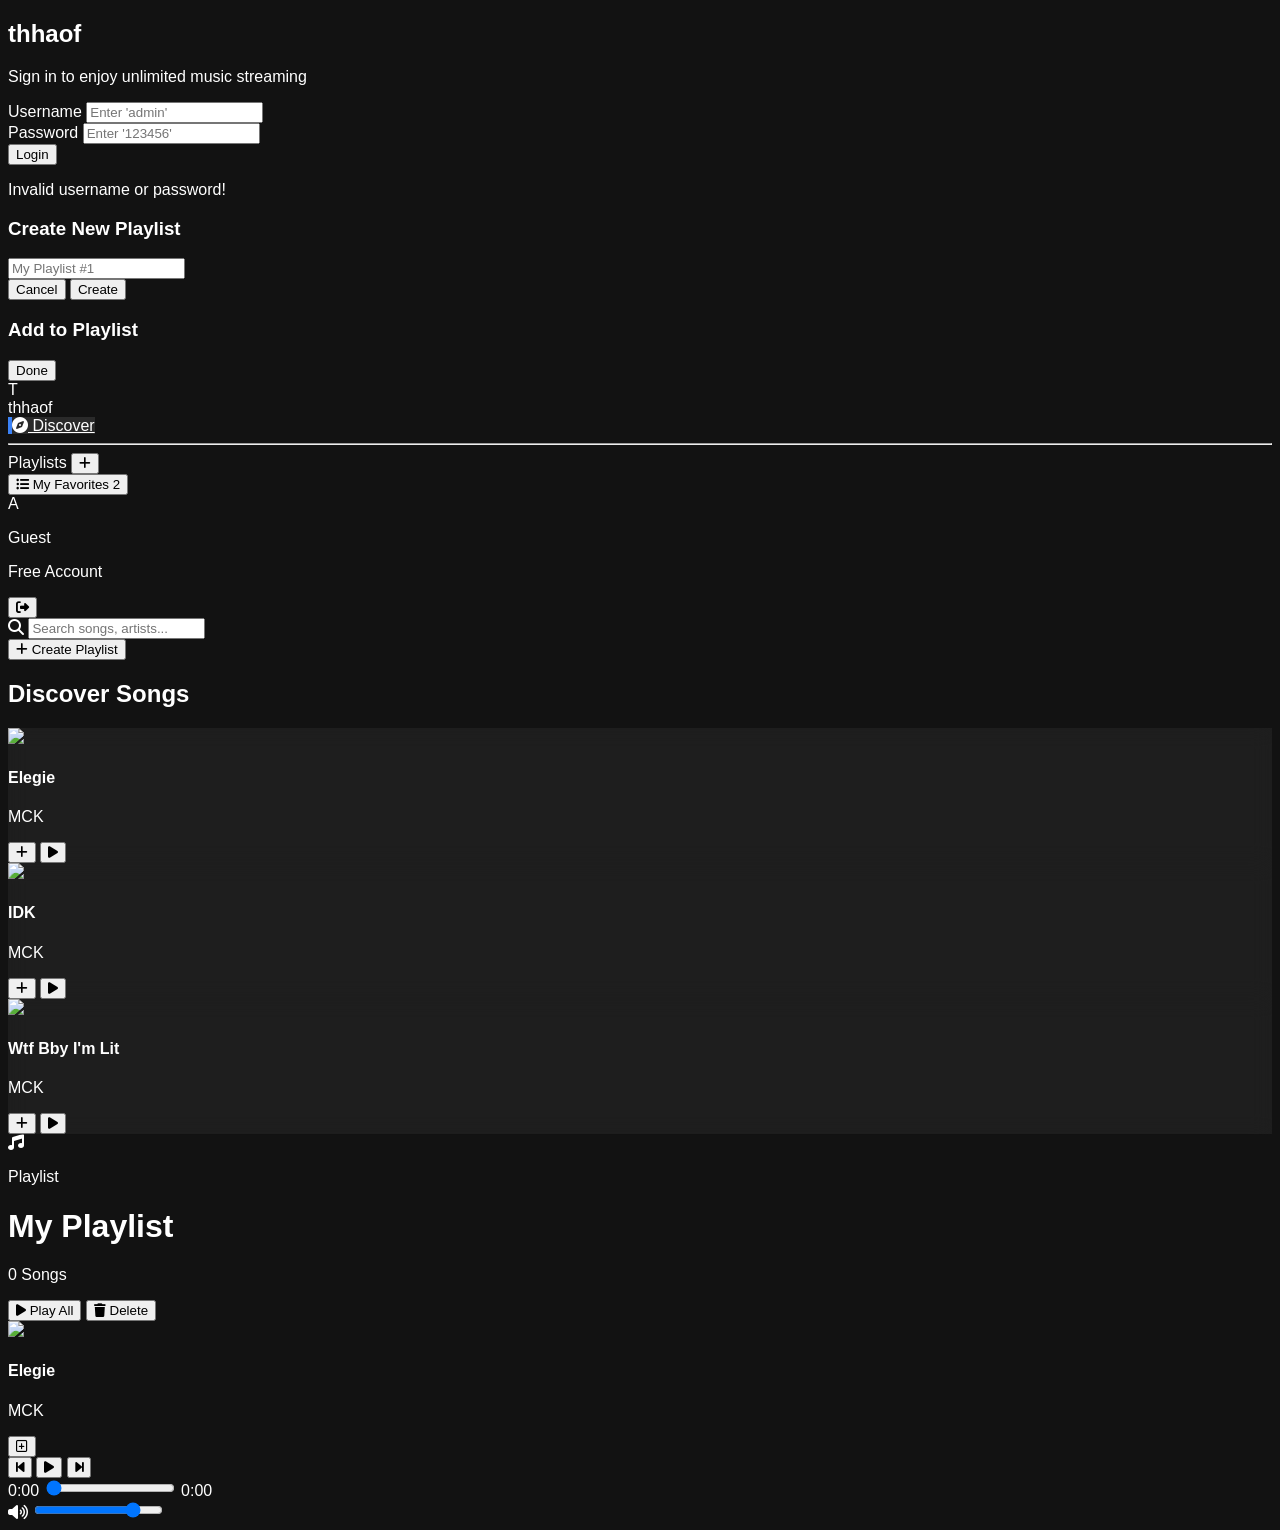
==== commit c6295f4b: "Update index.html" ====
--- a/index.html
+++ b/index.html
@@ -55,12 +55,12 @@
   <div id="addToPlaylistModal" class="fixed inset-0 bg-black/80 z-50 flex items-center justify-center hidden">
     <div class="bg-[#1e1e1e] p-6 rounded-xl w-96 border border-gray-800 shadow-2xl">
       <h3 class="text-lg font-bold mb-2">Add to Playlist</h3>
-      <p id="targetSongTitle" class="text-xs text-gray-400 mb-4 truncate"></p>
+      <p id="targetSongTitle" class="text-xs text-blue-400 font-medium mb-4 truncate"></p>
       <div id="playlistSelectList" class="max-h-60 overflow-y-auto flex flex-col gap-2 mb-4">
-        <!-- Playlists list will be loaded here -->
+        <!-- Playlists list loaded dynamically -->
       </div>
       <div class="flex justify-end gap-3">
-        <button onclick="closeModal('addToPlaylistModal')" class="px-4 py-2 bg-gray-700 hover:bg-gray-600 text-xs rounded-lg">Cancel</button>
+        <button onclick="closeModal('addToPlaylistModal')" class="px-4 py-2 bg-blue-600 hover:bg-blue-500 text-xs rounded-lg font-semibold">Done</button>
       </div>
     </div>
   </div>
@@ -82,12 +82,6 @@
           <a href="#" onclick="switchView('discover')" id="nav-discover" class="nav-item active-nav flex items-center gap-4 px-4 py-3 text-sm text-gray-300 hover:text-white rounded-lg transition">
             <i class="fa-solid fa-compass text-lg"></i> Discover
           </a>
-          <a href="#" onclick="switchView('for-you')" id="nav-for-you" class="nav-item flex items-center gap-4 px-4 py-3 text-sm text-gray-300 hover:text-white rounded-lg transition">
-            <i class="fa-solid fa-sparkles text-lg"></i> For You
-          </a>
-          <a href="#" onclick="switchView('my-music')" id="nav-my-music" class="nav-item flex items-center gap-4 px-4 py-3 text-sm text-gray-300 hover:text-white rounded-lg transition">
-            <i class="fa-solid fa-user-gear text-lg"></i> My Music
-          </a>
         </nav>
 
         <hr class="border-gray-800 my-4 mx-4">
@@ -100,8 +94,8 @@
           </button>
         </div>
 
-        <div id="sidebarPlaylists" class="px-3 flex flex-col gap-1 max-h-48 overflow-y-auto">
-          <!-- Dynamic Playlists Added Here -->
+        <div id="sidebarPlaylists" class="px-3 flex flex-col gap-1 max-h-56 overflow-y-auto">
+          <!-- Dynamic Playlists -->
         </div>
       </div>
 
@@ -147,25 +141,30 @@
           </div>
         </div>
 
-        <!-- PLAYLIST DETAIL VIEW (Hidden by default) -->
+        <!-- PLAYLIST DETAIL VIEW -->
         <div id="playlistDetailView" class="hidden">
           <div class="flex items-end gap-6 mb-8">
             <div class="w-40 h-40 bg-gradient-to-tr from-blue-600 to-purple-600 rounded-2xl flex items-center justify-center shadow-xl">
               <i class="fa-solid fa-music text-5xl text-white/70"></i>
             </div>
-            <div>
+            <div class="flex-1">
               <p class="text-xs uppercase font-semibold text-blue-400">Playlist</p>
               <h1 id="playlistDetailTitle" class="text-4xl font-bold mt-1 mb-3">My Playlist</h1>
               <p id="playlistDetailCount" class="text-xs text-gray-400 mb-4">0 Songs</p>
-              <button id="playAllBtn" class="bg-blue-600 hover:bg-blue-500 px-6 py-2.5 rounded-full text-xs font-semibold flex items-center gap-2 shadow-lg">
-                <i class="fa-solid fa-play"></i> Play All
-              </button>
+              <div class="flex items-center gap-3">
+                <button id="playAllBtn" class="bg-blue-600 hover:bg-blue-500 px-6 py-2.5 rounded-full text-xs font-semibold flex items-center gap-2 shadow-lg">
+                  <i class="fa-solid fa-play"></i> Play All
+                </button>
+                <button id="deletePlaylistBtn" class="bg-red-600/20 text-red-400 hover:bg-red-600/40 px-4 py-2.5 rounded-full text-xs font-semibold flex items-center gap-2 transition">
+                  <i class="fa-solid fa-trash"></i> Delete
+                </button>
+              </div>
             </div>
           </div>
 
           <div class="bg-[#181818]/60 rounded-xl p-4">
             <div id="playlistSongsList" class="flex flex-col gap-2">
-              <!-- Playlist Songs loaded here -->
+              <!-- Playlist Songs -->
             </div>
           </div>
         </div>
@@ -192,13 +191,11 @@
     <!-- Controls -->
     <div class="flex flex-col items-center gap-2 w-1/2 max-w-xl">
       <div class="flex items-center gap-6">
-        <button id="shuffleBtn" onclick="toggleShuffle()" class="text-gray-400 hover:text-white text-xs"><i class="fa-solid fa-shuffle"></i></button>
         <button onclick="prevSong()" class="text-gray-300 hover:text-white text-sm"><i class="fa-solid fa-backward-step"></i></button>
         <button onclick="togglePlay()" class="w-9 h-9 rounded-full bg-white text-black flex items-center justify-center hover:scale-105 transition">
           <i id="playIcon" class="fa-solid fa-play text-sm ml-0.5"></i>
         </button>
         <button onclick="nextSong()" class="text-gray-300 hover:text-white text-sm"><i class="fa-solid fa-forward-step"></i></button>
-        <button id="repeatBtn" onclick="toggleRepeat()" class="text-gray-400 hover:text-white text-xs"><i class="fa-solid fa-repeat"></i></button>
       </div>
       
       <!-- Progress Bar -->
@@ -221,51 +218,64 @@
 
   <!-- JAVASCRIPT LOGIC -->
   <script>
-    // SONGS DATABASE (Cloudflare URL examples)
+    // DATABASE SONGS
     const songs = [
-            {
-                id: "1",
-                title: "Elegie",
-                artist: "MCK",
-                cover: "https://pub-c53200e2456046529b88e014d8a71fcb.r2.dev/HVL%20by%20MCK/cover.jpg",
-                url: "https://pub-c53200e2456046529b88e014d8a71fcb.r2.dev/HVL%20by%20MCK/01.%20Elegie.mp3",
-            },
-           {
-                id: "2",
-                title: "IDK",
-                artist: "MCK",
-                cover: "https://pub-c53200e2456046529b88e014d8a71fcb.r2.dev/HVL%20by%20MCK/cover.jpg",
-                url: "https://pub-c53200e2456046529b88e014d8a71fcb.r2.dev/HVL%20by%20MCK/02.%20IDK.mp3",
-            },
-            {
-                id: "3",
-                title: "Wtf Bby I'm Lit",
-                artist: "MCK",
-                cover: "https://pub-c53200e2456046529b88e014d8a71fcb.r2.dev/HVL%20by%20MCK/cover.jpg",
-                url: "https://pub-c53200e2456046529b88e014d8a71fcb.r2.dev/HVL%20by%20MCK/03.%20Wtf%20Bby%20I_m%20Lit.mp3",
-            },
+      {
+        id: 1,
+        title: "Elegie",
+        artist: "MCK",
+        cover: "https://pub-c53200e2456046529b88e014d8a71fcb.r2.dev/HVL%20by%20MCK/cover.jpg",
+        src: "https://pub-c53200e2456046529b88e014d8a71fcb.r2.dev/HVL%20by%20MCK/01.%20Elegie.mp3"
+      },
+      {
+        id: 2,
+        title: "IDK",
+        artist: "MCK",
+        cover: "https://pub-c53200e2456046529b88e014d8a71fcb.r2.dev/HVL%20by%20MCK/cover.jpg",
+        src: "https://pub-c53200e2456046529b88e014d8a71fcb.r2.dev/HVL%20by%20MCK/01.%20Elegie.mp3"
+      },
+      {
+        id: 3,
+        title: "Wtf Bby I'm Lit",
+        artist: "MCK",
+        cover: "https://pub-c53200e2456046529b88e014d8a71fcb.r2.dev/HVL%20by%20MCK/cover.jpg",
+        src: "https://pub-c53200e2456046529b88e014d8a71fcb.r2.dev/HVL%20by%20MCK/03.%20Wtf%20Bby%20I_m%20Lit.mp3"
+      }
     ];
 
-    // PLAYLISTS STATE
-    let playlists = [
-      { id: 'p1', name: 'My Favorites', songIds: [1, 2] }
-    ];
+    // PLAYLISTS LOCALSTORAGE MANAGEMENT
+    let playlists = [];
+
+    function loadSavedPlaylists() {
+      const saved = localStorage.getItem('thhaof_playlists');
+      if (saved) {
+        playlists = JSON.parse(saved);
+      } else {
+        playlists = [{ id: 'p1', name: 'My Favorites', songIds: [1, 2] }];
+        savePlaylists();
+      }
+    }
+
+    function savePlaylists() {
+      localStorage.setItem('thhaof_playlists', JSON.stringify(playlists));
+    }
 
     let currentQueue = [...songs];
     let currentSongIndex = 0;
     let isPlaying = false;
-    let selectedSongForPlaylist = null;
+    let currentActivePlaylistId = null;
 
     const audio = document.getElementById('audioPlayer');
 
     // INITIALIZATION
     window.onload = () => {
+      loadSavedPlaylists();
       renderSongs(songs);
       renderSidebarPlaylists();
       loadSong(0);
     };
 
-    // AUTHENTICATION
+    // AUTH
     function handleLogin(e) {
       e.preventDefault();
       const u = document.getElementById('usernameInput').value;
@@ -284,11 +294,11 @@
       document.getElementById('authModal').classList.remove('hidden');
     }
 
-    // MODAL CONTROL
+    // MODAL HELPERS
     function openModal(id) { document.getElementById(id).classList.remove('hidden'); }
     function closeModal(id) { document.getElementById(id).classList.add('hidden'); }
 
-    // RENDER SONGS
+    // RENDER DISCOVER SONGS
     function renderSongs(list) {
       const container = document.getElementById('songList');
       container.innerHTML = '';
@@ -315,7 +325,7 @@
       });
     }
 
-    // PLAYLIST MANAGEMENT
+    // PLAYLIST LOGIC
     function saveNewPlaylist() {
       const name = document.getElementById('playlistNameInput').value.trim();
       if (!name) return;
@@ -327,6 +337,7 @@
       };
       
       playlists.push(newPlaylist);
+      savePlaylists();
       document.getElementById('playlistNameInput').value = '';
       closeModal('createPlaylistModal');
       renderSidebarPlaylists();
@@ -338,30 +349,40 @@
       playlists.forEach(pl => {
         container.innerHTML += `
           <button onclick="openPlaylistView('${pl.id}')" class="w-full text-left px-4 py-2 text-xs text-gray-400 hover:text-white rounded-lg hover:bg-white/5 truncate flex items-center justify-between group">
-            <span><i class="fa-solid fa-list-ul mr-2 text-blue-500"></i> ${pl.name}</span>
-            <span class="text-[10px] text-gray-500">${pl.songIds.length}</span>
+            <span class="truncate"><i class="fa-solid fa-list-ul mr-2 text-blue-500"></i> ${pl.name}</span>
+            <span class="text-[10px] bg-gray-800 px-2 py-0.5 rounded-full text-gray-400">${pl.songIds.length}</span>
           </button>
         `;
       });
     }
 
     function openAddToPlaylistModal(songId) {
-      selectedSongForPlaylist = songs.find(s => s.id === songId);
-      document.getElementById('targetSongTitle').innerText = selectedSongForPlaylist.title;
-      
+      const targetSong = songs.find(s => s.id === songId);
+      if (!targetSong) return;
+
+      document.getElementById('targetSongTitle').innerText = targetSong.title;
+      renderPlaylistSelectList(songId);
+      openModal('addToPlaylistModal');
+    }
+
+    function renderPlaylistSelectList(songId) {
       const listContainer = document.getElementById('playlistSelectList');
       listContainer.innerHTML = '';
       
+      if (playlists.length === 0) {
+        listContainer.innerHTML = `<p class="text-xs text-gray-500 text-center py-2">No playlists created yet.</p>`;
+        return;
+      }
+
       playlists.forEach(pl => {
         const isAdded = pl.songIds.includes(songId);
         listContainer.innerHTML += `
-          <button onclick="toggleSongInPlaylist('${pl.id}', ${songId})" class="flex items-center justify-between p-3 rounded-lg bg-[#2a2a2a] hover:bg-[#333] text-xs transition">
-            <span>${pl.name}</span>
-            <i class="fa-solid ${isAdded ? 'fa-check text-green-400' : 'fa-plus text-gray-400'}"></i>
+          <button onclick="toggleSongInPlaylist('${pl.id}', ${songId})" class="w-full flex items-center justify-between p-3 rounded-lg bg-[#2a2a2a] hover:bg-[#333] text-xs transition">
+            <span class="font-medium text-white">${pl.name}</span>
+            <i class="fa-solid ${isAdded ? 'fa-check text-green-400 font-bold' : 'fa-plus text-gray-400'}"></i>
           </button>
         `;
       });
-      openModal('addToPlaylistModal');
     }
 
     function openAddToPlaylistCurrent() {
@@ -378,13 +399,18 @@
         } else {
           pl.songIds.push(songId);
         }
-        openAddToPlaylistModal(songId);
+        savePlaylists();
+        renderPlaylistSelectList(songId);
         renderSidebarPlaylists();
-      }
-    }
-
-    // PLAYLIST VIEW & PLAYBACK
+
+        if (currentActivePlaylistId === playlistId) {
+          openPlaylistView(playlistId);
+        }
+      }
+    }
+
     function openPlaylistView(playlistId) {
+      currentActivePlaylistId = playlistId;
       const pl = playlists.find(p => p.id === playlistId);
       if (!pl) return;
 
@@ -399,7 +425,7 @@
       songsListContainer.innerHTML = '';
 
       if (plSongs.length === 0) {
-        songsListContainer.innerHTML = `<p class="text-xs text-gray-500 py-4 text-center">No songs in this playlist yet.</p>`;
+        songsListContainer.innerHTML = `<p class="text-xs text-gray-500 py-6 text-center">No songs in this playlist yet. Go to Discover to add songs!</p>`;
       } else {
         plSongs.forEach((song, index) => {
           songsListContainer.innerHTML += `
@@ -412,15 +438,30 @@
                   <p class="text-[10px] text-gray-400">${song.artist}</p>
                 </div>
               </div>
-              <button onclick="playPlaylistSong('${playlistId}', ${song.id})" class="w-7 h-7 rounded-full bg-blue-600 flex items-center justify-center opacity-0 group-hover:opacity-100 transition">
-                <i class="fa-solid fa-play text-[10px] text-white"></i>
-              </button>
+              <div class="flex items-center gap-2">
+                <button onclick="toggleSongInPlaylist('${playlistId}', ${song.id})" title="Remove from playlist" class="text-gray-500 hover:text-red-400 text-xs px-2">
+                  <i class="fa-solid fa-minus"></i>
+                </button>
+                <button onclick="playPlaylistSong('${playlistId}', ${song.id})" class="w-7 h-7 rounded-full bg-blue-600 flex items-center justify-center opacity-0 group-hover:opacity-100 transition">
+                  <i class="fa-solid fa-play text-[10px] text-white"></i>
+                </button>
+              </div>
             </div>
           `;
         });
       }
 
       document.getElementById('playAllBtn').onclick = () => playPlaylist(playlistId);
+      document.getElementById('deletePlaylistBtn').onclick = () => deletePlaylist(playlistId);
+    }
+
+    function deletePlaylist(playlistId) {
+      if (confirm("Are you sure you want to delete this playlist?")) {
+        playlists = playlists.filter(p => p.id !== playlistId);
+        savePlaylists();
+        renderSidebarPlaylists();
+        switchView('discover');
+      }
     }
 
     function playPlaylist(playlistId) {
@@ -441,7 +482,7 @@
       playAudio();
     }
 
-    // PLAYER CORE LOGIC
+    // PLAYER AUDIO ENGINE
     function loadSong(index) {
       if (!currentQueue[index]) return;
       const song = currentQueue[index];
@@ -487,7 +528,6 @@
       playAudio();
     }
 
-    // AUDIO TIME & VOLUME UPDATES
     audio.ontimeupdate = () => {
       if (audio.duration) {
         const progress = (audio.currentTime / audio.duration) * 100;
@@ -516,9 +556,16 @@
 
     function switchView(view) {
       if (view === 'discover') {
+        currentActivePlaylistId = null;
         document.getElementById('playlistDetailView').classList.add('hidden');
         document.getElementById('discoverView').classList.remove('hidden');
       }
+    }
+
+    function filterSongs() {
+      const query = document.getElementById('searchInput').value.toLowerCase();
+      const filtered = songs.filter(s => s.title.toLowerCase().includes(query) || s.artist.toLowerCase().includes(query));
+      renderSongs(filtered);
     }
   </script>
 </body>
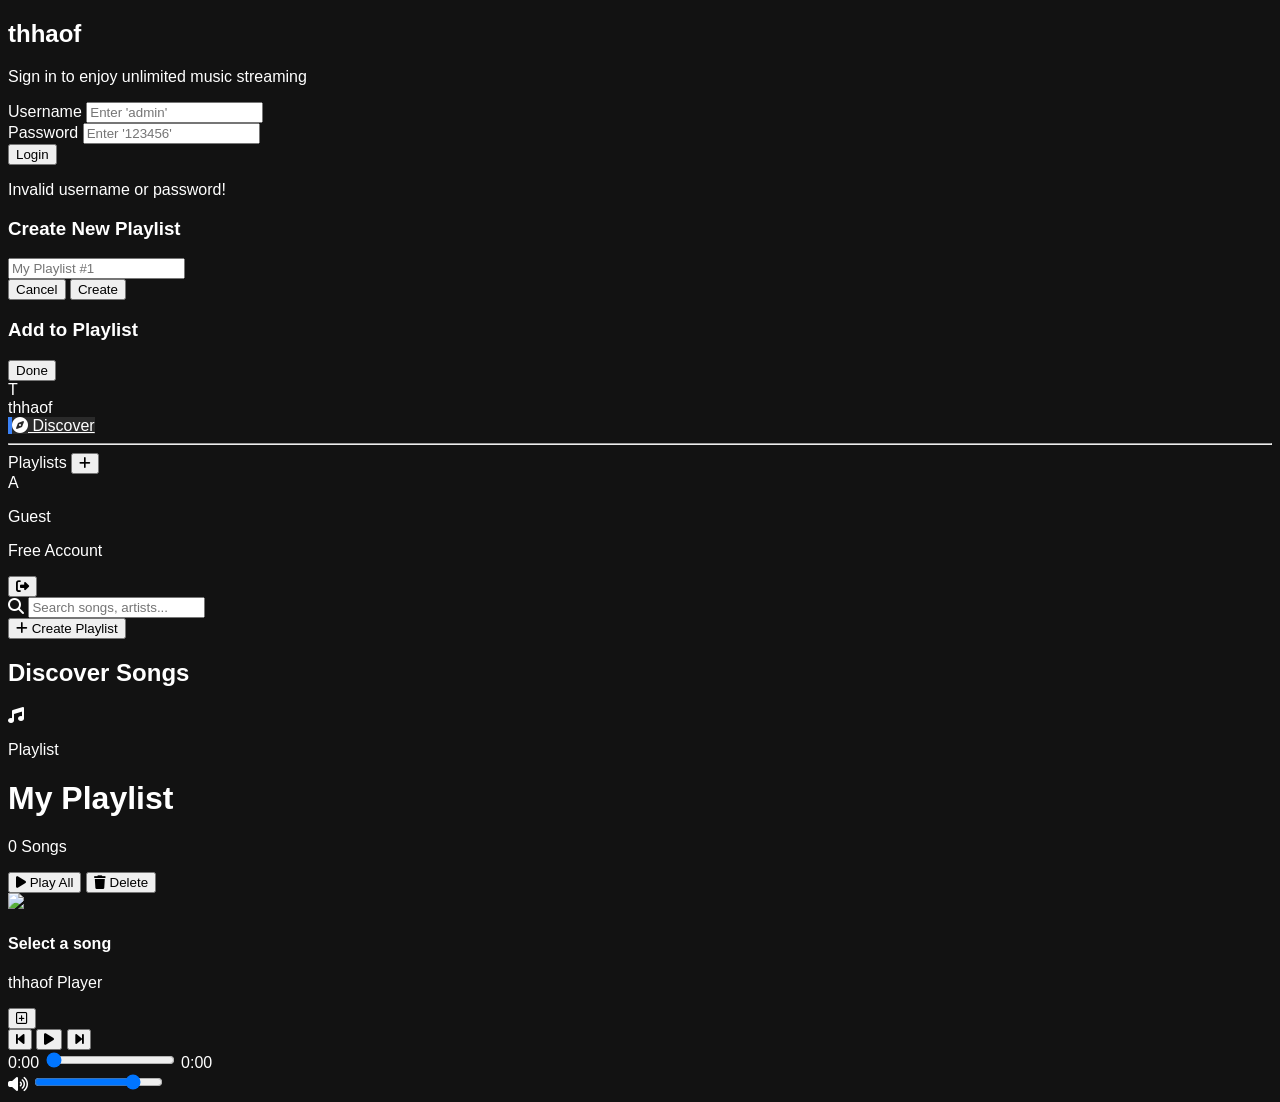
==== commit 91b6da7e: "index.html" ====
--- a/index.html
+++ b/index.html
@@ -232,7 +232,7 @@
         title: "IDK",
         artist: "MCK",
         cover: "https://pub-c53200e2456046529b88e014d8a71fcb.r2.dev/HVL%20by%20MCK/cover.jpg",
-        src: "https://pub-c53200e2456046529b88e014d8a71fcb.r2.dev/HVL%20by%20MCK/01.%20Elegie.mp3"
+        src: "https://pub-c53200e2456046529b88e014d8a71fcb.r2.dev/HVL%20by%20MCK/02.%20IDK.mp3"
       },
       {
         id: 3,
@@ -240,6 +240,195 @@
         artist: "MCK",
         cover: "https://pub-c53200e2456046529b88e014d8a71fcb.r2.dev/HVL%20by%20MCK/cover.jpg",
         src: "https://pub-c53200e2456046529b88e014d8a71fcb.r2.dev/HVL%20by%20MCK/03.%20Wtf%20Bby%20I_m%20Lit.mp3"
+      }
+      {
+        id: 4,
+        title: "Anh Không Muốn Nó Dễ Dàng",
+        artist: "MCK",
+        cover: "https://pub-c53200e2456046529b88e014d8a71fcb.r2.dev/HVL%20by%20MCK/cover.jpg",
+        src: "https://pub-c53200e2456046529b88e014d8a71fcb.r2.dev/HVL%20by%20MCK/04.%20Anh%20Kh%C3%B4ng%20Mu%E1%BB%91n%20N%C3%B3%20D%E1%BB%85%20D%C3%A0ng.mp3"
+      }
+      {
+        id: 5,
+        title: "Baby (feat. Marzuz)",
+        artist: "MCK",
+        cover: "https://pub-c53200e2456046529b88e014d8a71fcb.r2.dev/HVL%20by%20MCK/cover.jpg",
+        src: "https://pub-c53200e2456046529b88e014d8a71fcb.r2.dev/HVL%20by%20MCK/05.%20Baby%20(feat.%20marzuz).mp3"
+      }
+      {
+        id: 6,
+        title: "Yêu Anh Giết Anh",
+        artist: "MCK",
+        cover: "https://pub-c53200e2456046529b88e014d8a71fcb.r2.dev/HVL%20by%20MCK/cover.jpg",
+        src: "https://pub-c53200e2456046529b88e014d8a71fcb.r2.dev/HVL%20by%20MCK/06.%20Y%C3%AAu%20Anh%20Gi%E1%BA%BFt%20Anh.mp3"
+      }
+      {
+        id: 7,
+        title: "Mắt Môi Tay Chân (feat. Tage)",
+        artist: "MCK",
+        cover: "https://pub-c53200e2456046529b88e014d8a71fcb.r2.dev/HVL%20by%20MCK/cover.jpg",
+        src: "https://pub-c53200e2456046529b88e014d8a71fcb.r2.dev/HVL%20by%20MCK/07.%20M%E1%BA%AFt%20M%C3%B4i%20Tay%20Ch%C3%A2n%20(feat.%20Tage).mp3"
+      }
+      {
+        id: 8,
+        title: "Đao Của Anh Vừa",
+        artist: "MCK",
+        cover: "https://pub-c53200e2456046529b88e014d8a71fcb.r2.dev/HVL%20by%20MCK/cover.jpg",
+        src: "https://pub-c53200e2456046529b88e014d8a71fcb.r2.dev/HVL%20by%20MCK/08.%20%C4%90ao%20C%E1%BB%A7a%20Anh%20V%E1%BB%ABa.mp3"
+      }
+      {
+        id: 9,
+        title: "Là Gì Của Nhau",
+        artist: "MCK",
+        cover: "https://pub-c53200e2456046529b88e014d8a71fcb.r2.dev/HVL%20by%20MCK/cover.jpg",
+        src: "https://pub-c53200e2456046529b88e014d8a71fcb.r2.dev/HVL%20by%20MCK/09.%20L%C3%A0%20G%C3%AC%20C%E1%BB%A7a%20Nhau.mp3"
+      }
+      {
+        id: 10,
+        title: "Night In Prague",
+        artist: "MCK",
+        cover: "https://pub-c53200e2456046529b88e014d8a71fcb.r2.dev/HVL%20by%20MCK/cover.jpg",
+        src: "https://pub-c53200e2456046529b88e014d8a71fcb.r2.dev/HVL%20by%20MCK/10.%20Night%20In%20Prague.mp3"
+      }
+      {
+        id: 11,
+        title: "Một Cái Ôm",
+        artist: "MCK",
+        cover: "https://pub-c53200e2456046529b88e014d8a71fcb.r2.dev/HVL%20by%20MCK/cover.jpg",
+        src: "https://pub-c53200e2456046529b88e014d8a71fcb.r2.dev/HVL%20by%20MCK/11.%20M%E1%BB%99t%20C%C3%A1i%20%C3%94m.mp3"
+      }
+      {
+        id: 12,
+        title: "Liệm",
+        artist: "MCK",
+        cover: "https://pub-c53200e2456046529b88e014d8a71fcb.r2.dev/HVL%20by%20MCK/cover.jpg",
+        src: "https://pub-c53200e2456046529b88e014d8a71fcb.r2.dev/HVL%20by%20MCK/12.%20Li%E1%BB%87m.mp3"
+      }
+      {
+        id: 13,
+        title: "Nếu Như Ta Chẳng Còn (feat. A$AP Ướt Mi)",
+        artist: "MCK",
+        cover: "https://pub-c53200e2456046529b88e014d8a71fcb.r2.dev/HVL%20by%20MCK/cover.jpg",
+        src: "https://pub-c53200e2456046529b88e014d8a71fcb.r2.dev/HVL%20by%20MCK/13.%20N%E1%BA%BFu%20Nh%C6%B0%20Ta%20Ch%E1%BA%B3ng%20C%C3%B2n%20(feat.%20ASAP%20%C6%AF%E1%BB%9Bt%20Mi).mp3"
+      }
+      {
+        id: 14,
+        title: "Ai Mới Là Kẻ Xấu Xa",
+        artist: "MCK",
+        cover: "https://pub-c53200e2456046529b88e014d8a71fcb.r2.dev/HVL%20by%20MCK/cover.jpg",
+        src: "https://pub-c53200e2456046529b88e014d8a71fcb.r2.dev/HVL%20by%20MCK/14.%20Ai%20M%E1%BB%9Bi%20L%C3%A0%20K%E1%BA%BB%20X%E1%BA%A5u%20Xa.mp3"
+      }
+      {
+        id: 15,
+        title: "Slippery (feat. Tùng Dương)",
+        artist: "MCK",
+        cover: "https://pub-c53200e2456046529b88e014d8a71fcb.r2.dev/HVL%20by%20MCK/cover.jpg",
+        src: "https://pub-c53200e2456046529b88e014d8a71fcb.r2.dev/HVL%20by%20MCK/15.%20Slippery%20(feat.%20T%C3%B9ng%20D%C6%B0%C6%A1ng).mp3"
+      }
+      {
+        id: 16,
+        title: "Intenpol",
+        artist: "MCK",
+        cover: "https://pub-c53200e2456046529b88e014d8a71fcb.r2.dev/HVL%20by%20MCK/cover.jpg",
+        src: "https://pub-c53200e2456046529b88e014d8a71fcb.r2.dev/HVL%20by%20MCK/16.%20Intenpol.mp3"
+      }
+      {
+        id: 17,
+        title: "Tây Thi",
+        artist: "MCK",
+        cover: "https://pub-c53200e2456046529b88e014d8a71fcb.r2.dev/HVL%20by%20MCK/cover.jpg",
+        src: "https://pub-c53200e2456046529b88e014d8a71fcb.r2.dev/HVL%20by%20MCK/17.%20T%C3%A2y%20Thi.mp3"
+      }
+      {
+        id: 18,
+        title: "Hút và Hút",
+        artist: "MCK",
+        cover: "https://pub-c53200e2456046529b88e014d8a71fcb.r2.dev/HVL%20by%20MCK/cover.jpg",
+        src: "https://pub-c53200e2456046529b88e014d8a71fcb.r2.dev/HVL%20by%20MCK/18.%20H%C3%BAt%20v%C3%A0%20H%C3%BAt.mp3"
+      }
+      {
+        id: 19,
+        title: "Dưa Chua",
+        artist: "MCK",
+        cover: "https://pub-c53200e2456046529b88e014d8a71fcb.r2.dev/HVL%20by%20MCK/cover.jpg",
+        src: "https://pub-c53200e2456046529b88e014d8a71fcb.r2.dev/HVL%20by%20MCK/19.%20D%C6%B0a%20Chua.mp3"
+      }
+      {
+        id: 20,
+        title: "Xa Xôi (feat. Obito)",
+        artist: "MCK",
+        cover: "https://pub-c53200e2456046529b88e014d8a71fcb.r2.dev/HVL%20by%20MCK/cover.jpg",
+        src: "https://pub-c53200e2456046529b88e014d8a71fcb.r2.dev/HVL%20by%20MCK/20.%20Xa%20X%C3%B4i%20(feat.%20Obito).mp3"
+      }
+      {
+        id: 8,
+        title: "Đao Của Anh Vừa",
+        artist: "MCK",
+        cover: "https://pub-c53200e2456046529b88e014d8a71fcb.r2.dev/HVL%20by%20MCK/cover.jpg",
+        src: "https://pub-c53200e2456046529b88e014d8a71fcb.r2.dev/HVL%20by%20MCK/08.%20%C4%90ao%20C%E1%BB%A7a%20Anh%20V%E1%BB%ABa.mp3"
+      }
+      {
+        id: 8,
+        title: "Đao Của Anh Vừa",
+        artist: "MCK",
+        cover: "https://pub-c53200e2456046529b88e014d8a71fcb.r2.dev/HVL%20by%20MCK/cover.jpg",
+        src: "https://pub-c53200e2456046529b88e014d8a71fcb.r2.dev/HVL%20by%20MCK/08.%20%C4%90ao%20C%E1%BB%A7a%20Anh%20V%E1%BB%ABa.mp3"
+      }
+      {
+        id: 8,
+        title: "Đao Của Anh Vừa",
+        artist: "MCK",
+        cover: "https://pub-c53200e2456046529b88e014d8a71fcb.r2.dev/HVL%20by%20MCK/cover.jpg",
+        src: "https://pub-c53200e2456046529b88e014d8a71fcb.r2.dev/HVL%20by%20MCK/08.%20%C4%90ao%20C%E1%BB%A7a%20Anh%20V%E1%BB%ABa.mp3"
+      }
+      {
+        id: 8,
+        title: "Đao Của Anh Vừa",
+        artist: "MCK",
+        cover: "https://pub-c53200e2456046529b88e014d8a71fcb.r2.dev/HVL%20by%20MCK/cover.jpg",
+        src: "https://pub-c53200e2456046529b88e014d8a71fcb.r2.dev/HVL%20by%20MCK/08.%20%C4%90ao%20C%E1%BB%A7a%20Anh%20V%E1%BB%ABa.mp3"
+      }
+      {
+        id: 8,
+        title: "Đao Của Anh Vừa",
+        artist: "MCK",
+        cover: "https://pub-c53200e2456046529b88e014d8a71fcb.r2.dev/HVL%20by%20MCK/cover.jpg",
+        src: "https://pub-c53200e2456046529b88e014d8a71fcb.r2.dev/HVL%20by%20MCK/08.%20%C4%90ao%20C%E1%BB%A7a%20Anh%20V%E1%BB%ABa.mp3"
+      }
+      {
+        id: 8,
+        title: "Đao Của Anh Vừa",
+        artist: "MCK",
+        cover: "https://pub-c53200e2456046529b88e014d8a71fcb.r2.dev/HVL%20by%20MCK/cover.jpg",
+        src: "https://pub-c53200e2456046529b88e014d8a71fcb.r2.dev/HVL%20by%20MCK/08.%20%C4%90ao%20C%E1%BB%A7a%20Anh%20V%E1%BB%ABa.mp3"
+      }
+      {
+        id: 8,
+        title: "Đao Của Anh Vừa",
+        artist: "MCK",
+        cover: "https://pub-c53200e2456046529b88e014d8a71fcb.r2.dev/HVL%20by%20MCK/cover.jpg",
+        src: "https://pub-c53200e2456046529b88e014d8a71fcb.r2.dev/HVL%20by%20MCK/08.%20%C4%90ao%20C%E1%BB%A7a%20Anh%20V%E1%BB%ABa.mp3"
+      }
+      {
+        id: 8,
+        title: "Đao Của Anh Vừa",
+        artist: "MCK",
+        cover: "https://pub-c53200e2456046529b88e014d8a71fcb.r2.dev/HVL%20by%20MCK/cover.jpg",
+        src: "https://pub-c53200e2456046529b88e014d8a71fcb.r2.dev/HVL%20by%20MCK/08.%20%C4%90ao%20C%E1%BB%A7a%20Anh%20V%E1%BB%ABa.mp3"
+      }
+      {
+        id: 8,
+        title: "Đao Của Anh Vừa",
+        artist: "MCK",
+        cover: "https://pub-c53200e2456046529b88e014d8a71fcb.r2.dev/HVL%20by%20MCK/cover.jpg",
+        src: "https://pub-c53200e2456046529b88e014d8a71fcb.r2.dev/HVL%20by%20MCK/08.%20%C4%90ao%20C%E1%BB%A7a%20Anh%20V%E1%BB%ABa.mp3"
+      }
+      {
+        id: 8,
+        title: "Đao Của Anh Vừa",
+        artist: "MCK",
+        cover: "https://pub-c53200e2456046529b88e014d8a71fcb.r2.dev/HVL%20by%20MCK/cover.jpg",
+        src: "https://pub-c53200e2456046529b88e014d8a71fcb.r2.dev/HVL%20by%20MCK/08.%20%C4%90ao%20C%E1%BB%A7a%20Anh%20V%E1%BB%ABa.mp3"
       }
     ];
 
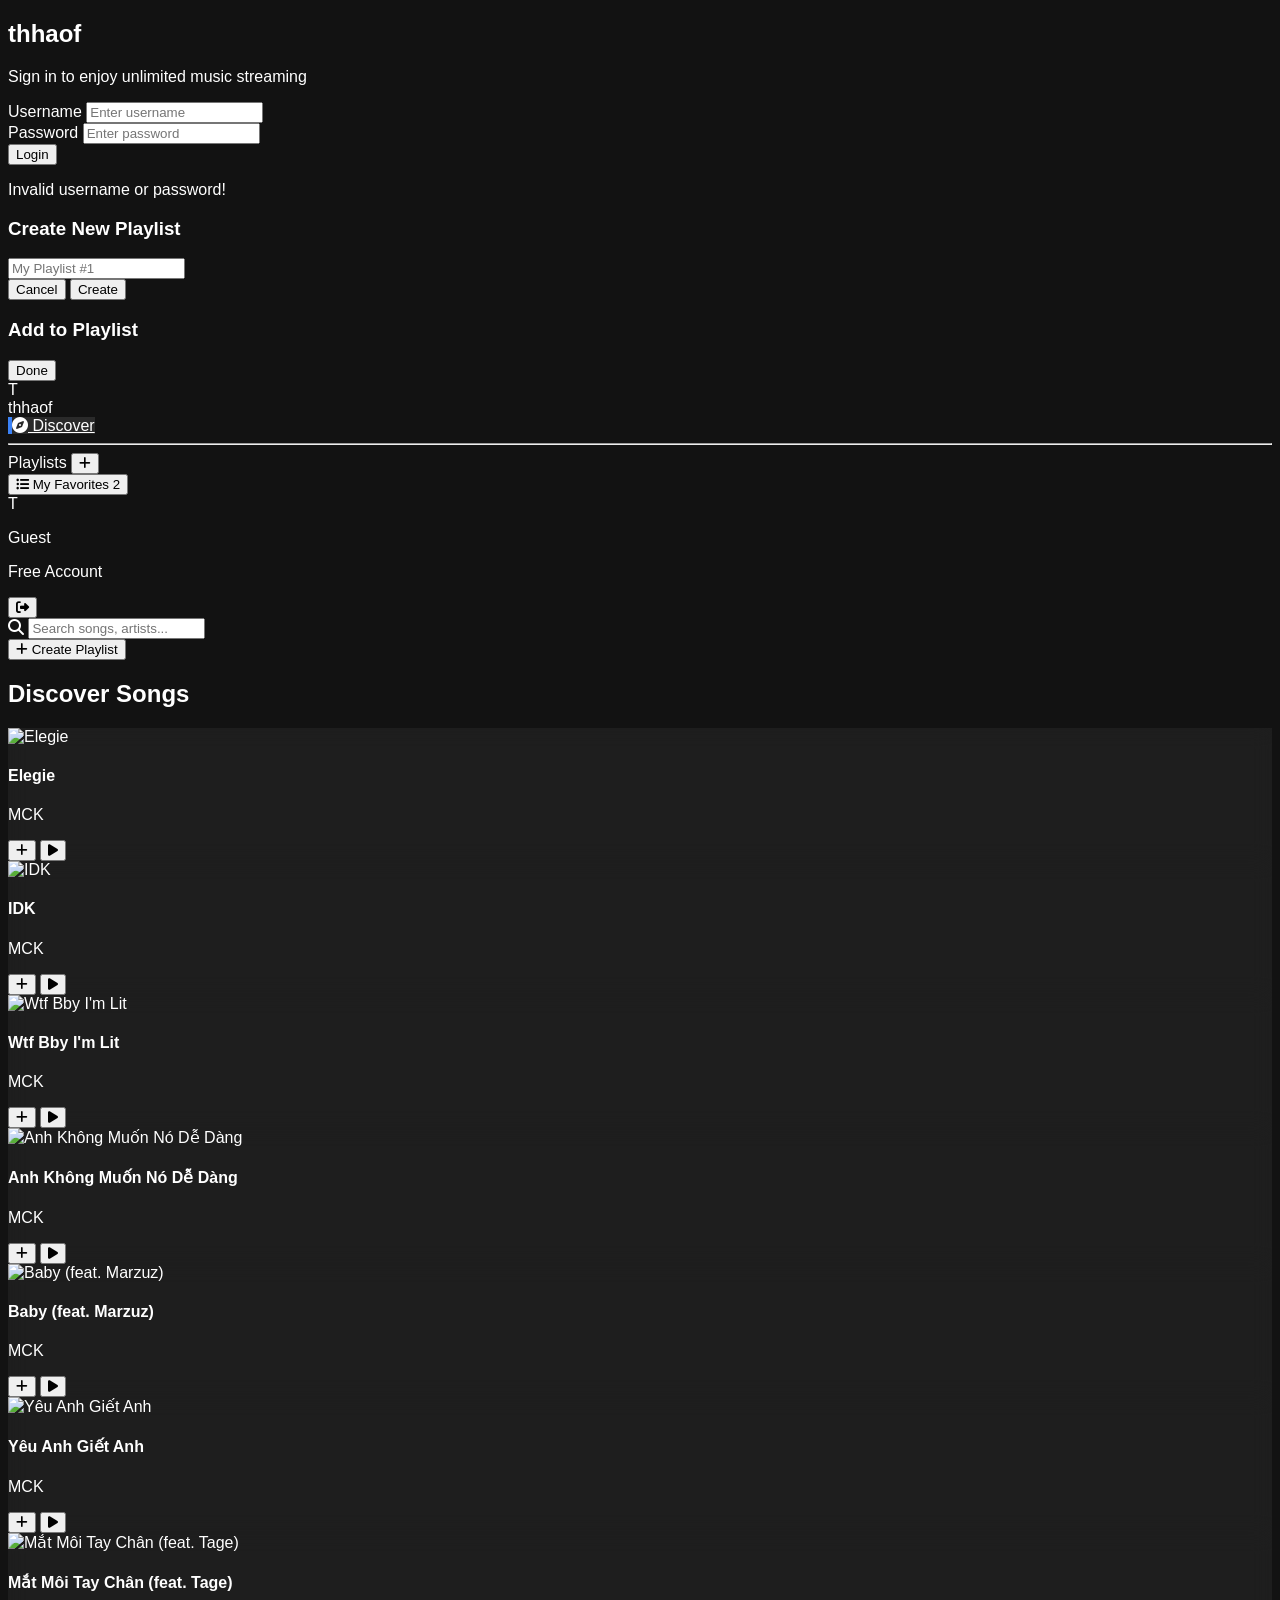
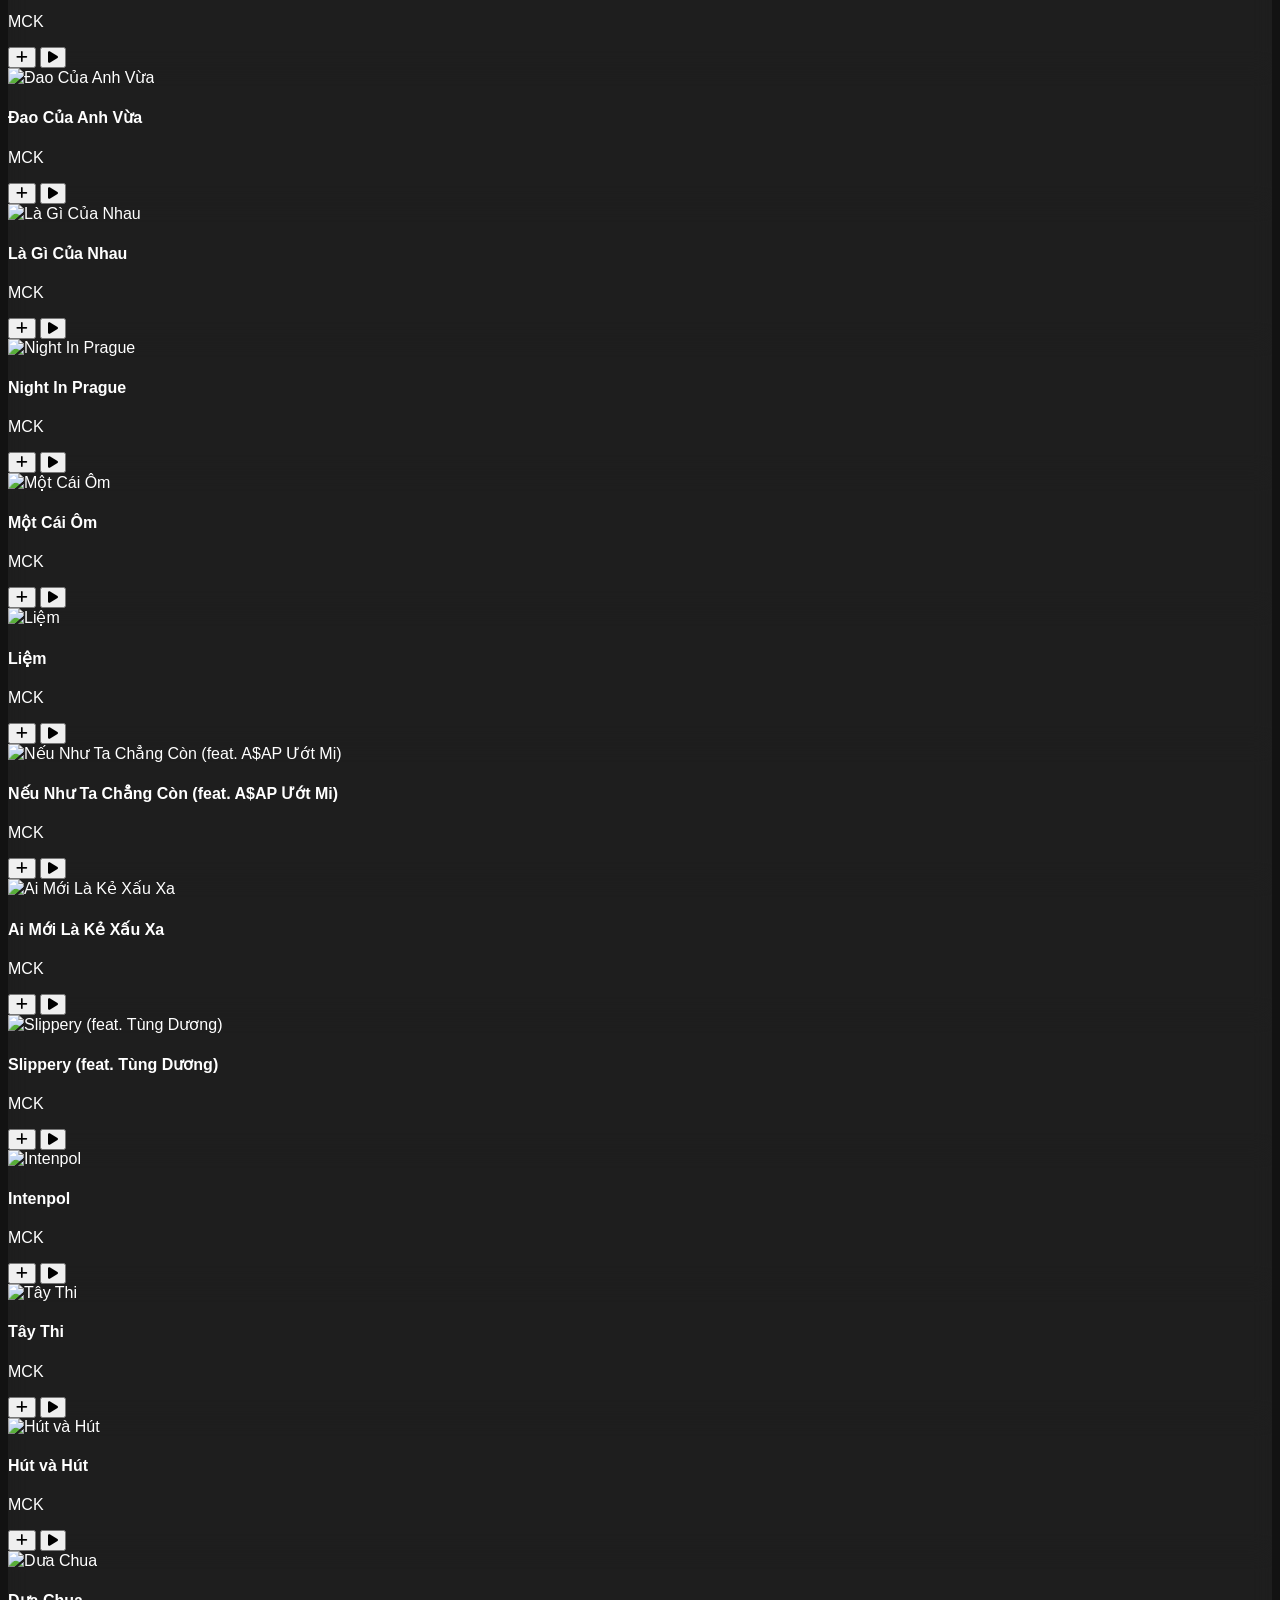
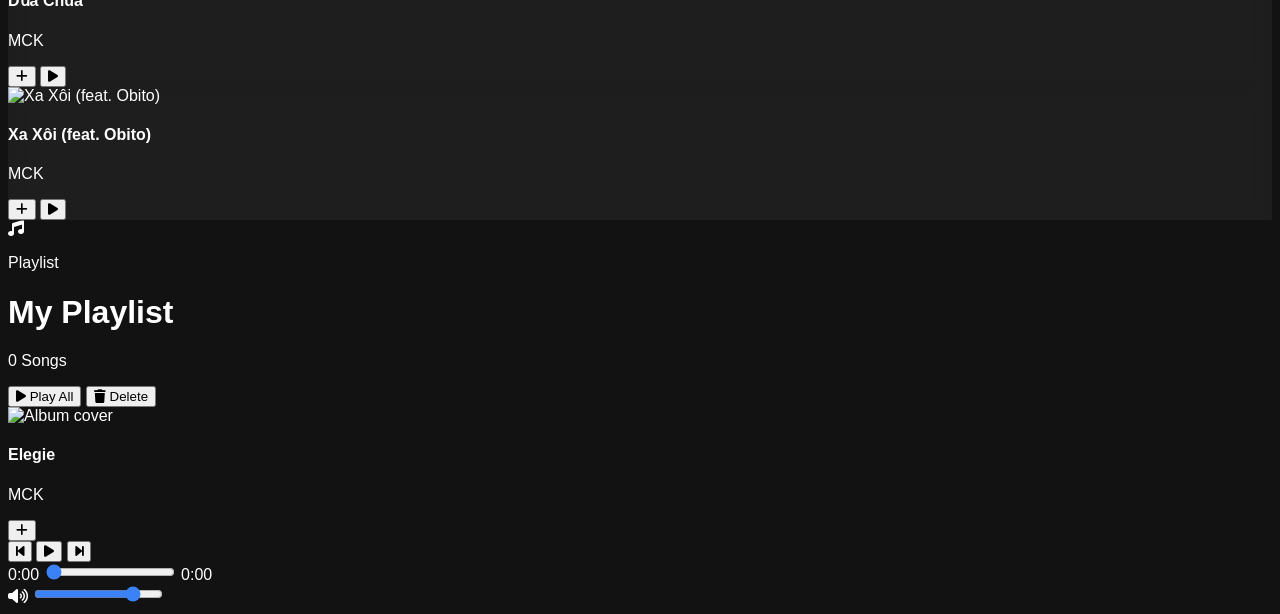
==== commit f2180ed4: "index.html" ====
--- a/index.html
+++ b/index.html
@@ -1,358 +1,812 @@
-<!DOCTYPE html>
-<html lang="en">
-<head>
-  <meta charset="UTF-8">
-  <meta name="viewport" content="width=device-width, initial-scale=1.0">
-  <title>thhaof - Web Player</title>
-  <script src="https://cdn.tailwindcss.com"></script>
-  <link rel="stylesheet" href="https://cdnjs.cloudflare.com/ajax/libs/font-awesome/6.4.0/css/all.min.css">
-  <style>
-    body { background-color: #121212; color: #fff; font-family: 'Segoe UI', Tahoma, Geneva, Verdana, sans-serif; }
-    ::-webkit-scrollbar { width: 6px; }
-    ::-webkit-scrollbar-track { background: #181818; }
-    ::-webkit-scrollbar-thumb { background: #333; border-radius: 3px; }
-    ::-webkit-scrollbar-thumb:hover { background: #555; }
-    .glass-card { background: rgba(255, 255, 255, 0.05); backdrop-filter: blur(10px); }
-    .active-nav { background-color: rgba(255, 255, 255, 0.1); border-left: 4px solid #3b82f6; color: #fff !important; }
-  </style>
-</head>
-<body class="h-screen flex flex-col overflow-hidden select-none">
-
-  <!-- AUTH MODAL -->
-  <div id="authModal" class="fixed inset-0 bg-black/80 z-50 flex items-center justify-center">
-    <div class="bg-[#1e1e1e] p-8 rounded-2xl w-96 border border-gray-800 shadow-2xl relative">
-      <h2 class="text-2xl font-bold mb-2 text-center text-blue-500">thhaof</h2>
-      <p class="text-xs text-gray-400 text-center mb-6">Sign in to enjoy unlimited music streaming</p>
-      
-      <form id="loginForm" onsubmit="handleLogin(event)">
-        <div class="mb-4">
-          <label class="block text-xs text-gray-400 mb-1">Username</label>
-          <input type="text" id="usernameInput" class="w-full bg-[#2a2a2a] border border-gray-700 rounded-lg px-3 py-2 text-sm focus:outline-none focus:border-blue-500" placeholder="Enter 'admin'" required>
-        </div>
-        <div class="mb-6">
-          <label class="block text-xs text-gray-400 mb-1">Password</label>
-          <input type="password" id="passwordInput" class="w-full bg-[#2a2a2a] border border-gray-700 rounded-lg px-3 py-2 text-sm focus:outline-none focus:border-blue-500" placeholder="Enter '123456'" required>
-        </div>
-        <button type="submit" class="w-full bg-blue-600 hover:bg-blue-500 text-white font-semibold py-2 rounded-lg text-sm transition">Login</button>
-        <p id="loginError" class="text-red-500 text-xs mt-3 text-center hidden">Invalid username or password!</p>
-      </form>
-    </div>
-  </div>
-
-  <!-- CREATE PLAYLIST MODAL -->
-  <div id="createPlaylistModal" class="fixed inset-0 bg-black/80 z-50 flex items-center justify-center hidden">
-    <div class="bg-[#1e1e1e] p-6 rounded-xl w-96 border border-gray-800 shadow-2xl">
-      <h3 class="text-lg font-bold mb-4">Create New Playlist</h3>
-      <input type="text" id="playlistNameInput" class="w-full bg-[#2a2a2a] border border-gray-700 rounded-lg px-3 py-2 text-sm text-white focus:outline-none focus:border-blue-500 mb-4" placeholder="My Playlist #1">
-      <div class="flex justify-end gap-3">
-        <button onclick="closeModal('createPlaylistModal')" class="px-4 py-2 bg-gray-700 hover:bg-gray-600 text-xs rounded-lg">Cancel</button>
-        <button onclick="saveNewPlaylist()" class="px-4 py-2 bg-blue-600 hover:bg-blue-500 text-xs rounded-lg font-semibold">Create</button>
-      </div>
-    </div>
-  </div>
-
-  <!-- ADD TO PLAYLIST MODAL -->
-  <div id="addToPlaylistModal" class="fixed inset-0 bg-black/80 z-50 flex items-center justify-center hidden">
-    <div class="bg-[#1e1e1e] p-6 rounded-xl w-96 border border-gray-800 shadow-2xl">
-      <h3 class="text-lg font-bold mb-2">Add to Playlist</h3>
-      <p id="targetSongTitle" class="text-xs text-blue-400 font-medium mb-4 truncate"></p>
-      <div id="playlistSelectList" class="max-h-60 overflow-y-auto flex flex-col gap-2 mb-4">
-        <!-- Playlists list loaded dynamically -->
-      </div>
-      <div class="flex justify-end gap-3">
-        <button onclick="closeModal('addToPlaylistModal')" class="px-4 py-2 bg-blue-600 hover:bg-blue-500 text-xs rounded-lg font-semibold">Done</button>
-      </div>
-    </div>
-  </div>
-
-  <!-- MAIN WRAPPER -->
-  <div class="flex flex-1 overflow-hidden">
-    
-    <!-- SIDEBAR -->
-    <aside class="w-64 bg-[#181818] flex flex-col justify-between border-r border-gray-800/50">
-      <div>
-        <!-- Logo -->
-        <div class="p-6 flex items-center gap-3">
-          <div class="w-8 h-8 rounded-full bg-blue-600 flex items-center justify-center font-bold text-lg">T</div>
-          <span class="font-bold text-xl tracking-wide bg-gradient-to-r from-blue-400 to-purple-500 bg-clip-text text-transparent">thhaof</span>
-        </div>
-
-        <!-- Navigation Menu -->
-        <nav class="px-3 flex flex-col gap-1">
-          <a href="#" onclick="switchView('discover')" id="nav-discover" class="nav-item active-nav flex items-center gap-4 px-4 py-3 text-sm text-gray-300 hover:text-white rounded-lg transition">
-            <i class="fa-solid fa-compass text-lg"></i> Discover
-          </a>
-        </nav>
-
-        <hr class="border-gray-800 my-4 mx-4">
-
-        <!-- Playlist Section -->
-        <div class="px-6 flex items-center justify-between mb-3">
-          <span class="text-xs font-semibold text-gray-400 uppercase tracking-wider">Playlists</span>
-          <button onclick="openModal('createPlaylistModal')" title="Create Playlist" class="text-gray-400 hover:text-white text-sm">
-            <i class="fa-solid fa-plus"></i>
-          </button>
-        </div>
-
-        <div id="sidebarPlaylists" class="px-3 flex flex-col gap-1 max-h-56 overflow-y-auto">
-          <!-- Dynamic Playlists -->
-        </div>
-      </div>
-
-      <!-- User Profile -->
-      <div class="p-4 border-t border-gray-800/50 flex items-center justify-between">
-        <div class="flex items-center gap-3">
-          <div class="w-9 h-9 rounded-full bg-blue-600/30 text-blue-400 border border-blue-500/30 flex items-center justify-center text-sm font-bold" id="userAvatar">A</div>
-          <div>
-            <p class="text-xs font-semibold" id="userNameDisplay">Guest</p>
-            <p class="text-[10px] text-gray-400" id="userStatus">Free Account</p>
-          </div>
-        </div>
-        <button onclick="logout()" title="Logout" class="text-gray-400 hover:text-red-400 text-sm">
-          <i class="fa-solid fa-right-from-bracket"></i>
-        </button>
-      </div>
-    </aside>
-
-    <!-- CONTENT AREA -->
-    <main class="flex-1 bg-gradient-to-b from-[#1e1e1e] to-[#121212] overflow-y-auto p-8">
-      
-      <!-- HEADER BAR -->
-      <header class="flex items-center justify-between mb-8">
-        <div class="flex items-center gap-4 w-1/3 bg-[#2a2a2a] px-4 py-2 rounded-full border border-gray-700/50">
-          <i class="fa-solid fa-magnifying-glass text-gray-400 text-sm"></i>
-          <input type="text" id="searchInput" onkeyup="filterSongs()" placeholder="Search songs, artists..." class="bg-transparent text-xs w-full text-white focus:outline-none">
-        </div>
-        <div class="flex items-center gap-3">
-          <button onclick="openModal('createPlaylistModal')" class="bg-blue-600 hover:bg-blue-500 px-4 py-2 rounded-full text-xs font-semibold flex items-center gap-2">
-            <i class="fa-solid fa-plus"></i> Create Playlist
-          </button>
-        </div>
-      </header>
-
-      <!-- DYNAMIC CONTENT VIEWS -->
-      <div id="contentView">
-        
-        <!-- DISCOVER VIEW -->
-        <div id="discoverView">
-          <h2 class="text-2xl font-bold mb-6">Discover Songs</h2>
-          <div class="grid grid-cols-1 md:grid-cols-2 lg:grid-cols-3 gap-4" id="songList">
-            <!-- All Songs Cards -->
-          </div>
-        </div>
-
-        <!-- PLAYLIST DETAIL VIEW -->
-        <div id="playlistDetailView" class="hidden">
-          <div class="flex items-end gap-6 mb-8">
-            <div class="w-40 h-40 bg-gradient-to-tr from-blue-600 to-purple-600 rounded-2xl flex items-center justify-center shadow-xl">
-              <i class="fa-solid fa-music text-5xl text-white/70"></i>
-            </div>
-            <div class="flex-1">
-              <p class="text-xs uppercase font-semibold text-blue-400">Playlist</p>
-              <h1 id="playlistDetailTitle" class="text-4xl font-bold mt-1 mb-3">My Playlist</h1>
-              <p id="playlistDetailCount" class="text-xs text-gray-400 mb-4">0 Songs</p>
-              <div class="flex items-center gap-3">
-                <button id="playAllBtn" class="bg-blue-600 hover:bg-blue-500 px-6 py-2.5 rounded-full text-xs font-semibold flex items-center gap-2 shadow-lg">
-                  <i class="fa-solid fa-play"></i> Play All
-                </button>
-                <button id="deletePlaylistBtn" class="bg-red-600/20 text-red-400 hover:bg-red-600/40 px-4 py-2.5 rounded-full text-xs font-semibold flex items-center gap-2 transition">
-                  <i class="fa-solid fa-trash"></i> Delete
-                </button>
-              </div>
-            </div>
-          </div>
-
-          <div class="bg-[#181818]/60 rounded-xl p-4">
-            <div id="playlistSongsList" class="flex flex-col gap-2">
-              <!-- Playlist Songs -->
-            </div>
-          </div>
-        </div>
-
-      </div>
-
-    </main>
-  </div>
-
-  <!-- PLAYER FOOTER BAR -->
-  <footer class="h-20 bg-[#181818] border-t border-gray-800/80 px-6 flex items-center justify-between z-40">
-    <!-- Song Info -->
-    <div class="flex items-center gap-4 w-1/4">
-      <img id="currentCover" src="https://images.unsplash.com/photo-1511671782779-c97d3d27a1d4?w=100&h=100&fit=crop" class="w-12 h-12 rounded-lg object-cover">
-      <div class="overflow-hidden">
-        <h4 id="currentTitle" class="text-sm font-semibold truncate">Select a song</h4>
-        <p id="currentArtist" class="text-xs text-gray-400 truncate">thhaof Player</p>
-      </div>
-      <button onclick="openAddToPlaylistCurrent()" title="Add to Playlist" class="text-gray-400 hover:text-white text-sm ml-2">
-        <i class="fa-regular fa-plus-square"></i>
-      </button>
-    </div>
-
-    <!-- Controls -->
-    <div class="flex flex-col items-center gap-2 w-1/2 max-w-xl">
-      <div class="flex items-center gap-6">
-        <button onclick="prevSong()" class="text-gray-300 hover:text-white text-sm"><i class="fa-solid fa-backward-step"></i></button>
-        <button onclick="togglePlay()" class="w-9 h-9 rounded-full bg-white text-black flex items-center justify-center hover:scale-105 transition">
-          <i id="playIcon" class="fa-solid fa-play text-sm ml-0.5"></i>
-        </button>
-        <button onclick="nextSong()" class="text-gray-300 hover:text-white text-sm"><i class="fa-solid fa-forward-step"></i></button>
-      </div>
-      
-      <!-- Progress Bar -->
-      <div class="flex items-center gap-3 w-full">
-        <span id="currentTime" class="text-[10px] text-gray-400 w-8 text-right">0:00</span>
-        <input type="range" id="progressBar" value="0" min="0" max="100" onchange="seekAudio()" class="w-full h-1 bg-gray-700 rounded-lg appearance-none cursor-pointer accent-blue-500">
-        <span id="durationTime" class="text-[10px] text-gray-400 w-8">0:00</span>
-      </div>
-    </div>
-
-    <!-- Volume -->
-    <div class="flex items-center gap-3 w-1/4 justify-end">
-      <i id="volumeIcon" class="fa-solid fa-volume-high text-gray-400 text-xs"></i>
-      <input type="range" id="volumeBar" value="80" min="0" max="100" oninput="setVolume()" class="w-20 h-1 bg-gray-700 rounded-lg appearance-none cursor-pointer accent-blue-500">
-    </div>
-  </footer>
-
-  <!-- AUDIO ELEMENT -->
-  <audio id="audioPlayer"></audio>
-
-  <!-- JAVASCRIPT LOGIC -->
-  <script>
-    // DATABASE SONGS
-    const songs = [
-      {
-        id: 1,
-        title: "Elegie",
-        artist: "MCK",
-        cover: "https://pub-c53200e2456046529b88e014d8a71fcb.r2.dev/HVL%20by%20MCK/cover.jpg",
-        src: "https://pub-c53200e2456046529b88e014d8a71fcb.r2.dev/HVL%20by%20MCK/01.%20Elegie.mp3"
-      },
-      {
-        id: 2,
-        title: "IDK",
-        artist: "MCK",
-        cover: "https://pub-c53200e2456046529b88e014d8a71fcb.r2.dev/HVL%20by%20MCK/cover.jpg",
-        src: "https://pub-c53200e2456046529b88e014d8a71fcb.r2.dev/HVL%20by%20MCK/02.%20IDK.mp3"
-      },
-      {
-        id: 3,
-        title: "Wtf Bby I'm Lit",
-        artist: "MCK",
-        cover: "https://pub-c53200e2456046529b88e014d8a71fcb.r2.dev/HVL%20by%20MCK/cover.jpg",
-        src: "https://pub-c53200e2456046529b88e014d8a71fcb.r2.dev/HVL%20by%20MCK/03.%20Wtf%20Bby%20I_m%20Lit.mp3"
-      }
+<!DOCTYPE html>
+<html lang="en">
+<head>
+  <meta charset="UTF-8">
+  <meta name="viewport" content="width=device-width, initial-scale=1.0">
+  <title>thhaof - Web Player</title>
+
+  <script src="https://cdn.tailwindcss.com"></script>
+
+  <link
+    rel="stylesheet"
+    href="https://cdnjs.cloudflare.com/ajax/libs/font-awesome/6.4.0/css/all.min.css"
+  >
+
+  <style>
+    body {
+      background-color: #121212;
+      color: #fff;
+      font-family: 'Segoe UI', Tahoma, Geneva, Verdana, sans-serif;
+    }
+
+    ::-webkit-scrollbar {
+      width: 6px;
+    }
+
+    ::-webkit-scrollbar-track {
+      background: #181818;
+    }
+
+    ::-webkit-scrollbar-thumb {
+      background: #333;
+      border-radius: 3px;
+    }
+
+    ::-webkit-scrollbar-thumb:hover {
+      background: #555;
+    }
+
+    .glass-card {
+      background: rgba(255, 255, 255, 0.05);
+      backdrop-filter: blur(10px);
+    }
+
+    .active-nav {
+      background-color: rgba(255, 255, 255, 0.1);
+      border-left: 4px solid #3b82f6;
+      color: #fff !important;
+    }
+
+    input[type="range"] {
+      accent-color: #3b82f6;
+    }
+  </style>
+</head>
+
+<body class="h-screen flex flex-col overflow-hidden select-none">
+
+  <!-- =========================================================
+       AUTH MODAL
+  ========================================================== -->
+
+  <div
+    id="authModal"
+    class="fixed inset-0 bg-black/80 z-50 flex items-center justify-center"
+  >
+    <div
+      class="bg-[#1e1e1e] p-8 rounded-2xl w-96 border border-gray-800 shadow-2xl"
+    >
+      <h2 class="text-2xl font-bold mb-2 text-center text-blue-500">
+        thhaof
+      </h2>
+
+      <p class="text-xs text-gray-400 text-center mb-6">
+        Sign in to enjoy unlimited music streaming
+      </p>
+
+      <form id="loginForm" onsubmit="handleLogin(event)">
+
+        <!-- Username -->
+        <div class="mb-4">
+          <label class="block text-xs text-gray-400 mb-1">
+            Username
+          </label>
+
+          <input
+            type="text"
+            id="usernameInput"
+            class="w-full bg-[#2a2a2a] border border-gray-700 rounded-lg px-3 py-2 text-sm focus:outline-none focus:border-blue-500"
+            placeholder="Enter username"
+            autocomplete="username"
+            required
+          >
+        </div>
+
+        <!-- Password -->
+        <div class="mb-6">
+          <label class="block text-xs text-gray-400 mb-1">
+            Password
+          </label>
+
+          <input
+            type="password"
+            id="passwordInput"
+            class="w-full bg-[#2a2a2a] border border-gray-700 rounded-lg px-3 py-2 text-sm focus:outline-none focus:border-blue-500"
+            placeholder="Enter password"
+            autocomplete="current-password"
+            required
+          >
+        </div>
+
+        <button
+          type="submit"
+          class="w-full bg-blue-600 hover:bg-blue-500 text-white font-semibold py-2 rounded-lg text-sm transition"
+        >
+          Login
+        </button>
+
+        <p
+          id="loginError"
+          class="text-red-500 text-xs mt-3 text-center hidden"
+        >
+          Invalid username or password!
+        </p>
+
+      </form>
+    </div>
+  </div>
+
+
+  <!-- =========================================================
+       CREATE PLAYLIST MODAL
+  ========================================================== -->
+
+  <div
+    id="createPlaylistModal"
+    class="fixed inset-0 bg-black/80 z-50 flex items-center justify-center hidden"
+  >
+    <div
+      class="bg-[#1e1e1e] p-6 rounded-xl w-96 border border-gray-800 shadow-2xl"
+    >
+      <h3 class="text-lg font-bold mb-4">
+        Create New Playlist
+      </h3>
+
+      <input
+        type="text"
+        id="playlistNameInput"
+        class="w-full bg-[#2a2a2a] border border-gray-700 rounded-lg px-3 py-2 text-sm text-white focus:outline-none focus:border-blue-500 mb-4"
+        placeholder="My Playlist #1"
+      >
+
+      <div class="flex justify-end gap-3">
+
+        <button
+          onclick="closeModal('createPlaylistModal')"
+          class="px-4 py-2 bg-gray-700 hover:bg-gray-600 text-xs rounded-lg"
+        >
+          Cancel
+        </button>
+
+        <button
+          onclick="saveNewPlaylist()"
+          class="px-4 py-2 bg-blue-600 hover:bg-blue-500 text-xs rounded-lg font-semibold"
+        >
+          Create
+        </button>
+
+      </div>
+    </div>
+  </div>
+
+
+  <!-- =========================================================
+       ADD TO PLAYLIST MODAL
+  ========================================================== -->
+
+  <div
+    id="addToPlaylistModal"
+    class="fixed inset-0 bg-black/80 z-50 flex items-center justify-center hidden"
+  >
+    <div
+      class="bg-[#1e1e1e] p-6 rounded-xl w-96 border border-gray-800 shadow-2xl"
+    >
+
+      <h3 class="text-lg font-bold mb-2">
+        Add to Playlist
+      </h3>
+
+      <p
+        id="targetSongTitle"
+        class="text-xs text-blue-400 font-medium mb-4 truncate"
+      ></p>
+
+      <div
+        id="playlistSelectList"
+        class="max-h-60 overflow-y-auto flex flex-col gap-2 mb-4"
+      >
+      </div>
+
+      <div class="flex justify-end gap-3">
+
+        <button
+          onclick="closeModal('addToPlaylistModal')"
+          class="px-4 py-2 bg-blue-600 hover:bg-blue-500 text-xs rounded-lg font-semibold"
+        >
+          Done
+        </button>
+
+      </div>
+
+    </div>
+  </div>
+
+
+  <!-- =========================================================
+       MAIN WRAPPER
+  ========================================================== -->
+
+  <div class="flex flex-1 overflow-hidden">
+
+    <!-- =======================================================
+         SIDEBAR
+    ======================================================== -->
+
+    <aside
+      class="w-64 bg-[#181818] flex flex-col justify-between border-r border-gray-800/50"
+    >
+
+      <div>
+
+        <!-- Logo -->
+        <div class="p-6 flex items-center gap-3">
+
+          <div
+            class="w-8 h-8 rounded-full bg-blue-600 flex items-center justify-center font-bold text-lg"
+          >
+            T
+          </div>
+
+          <span
+            class="font-bold text-xl tracking-wide bg-gradient-to-r from-blue-400 to-purple-500 bg-clip-text text-transparent"
+          >
+            thhaof
+          </span>
+
+        </div>
+
+
+        <!-- Navigation -->
+        <nav class="px-3 flex flex-col gap-1">
+
+          <a
+            href="#"
+            onclick="switchView('discover'); return false;"
+            id="nav-discover"
+            class="nav-item active-nav flex items-center gap-4 px-4 py-3 text-sm text-gray-300 hover:text-white rounded-lg transition"
+          >
+            <i class="fa-solid fa-compass text-lg"></i>
+            Discover
+          </a>
+
+        </nav>
+
+
+        <hr class="border-gray-800 my-4 mx-4">
+
+
+        <!-- Playlist Header -->
+        <div class="px-6 flex items-center justify-between mb-3">
+
+          <span
+            class="text-xs font-semibold text-gray-400 uppercase tracking-wider"
+          >
+            Playlists
+          </span>
+
+          <button
+            onclick="openModal('createPlaylistModal')"
+            title="Create Playlist"
+            class="text-gray-400 hover:text-white text-sm"
+          >
+            <i class="fa-solid fa-plus"></i>
+          </button>
+
+        </div>
+
+
+        <!-- Playlists -->
+        <div
+          id="sidebarPlaylists"
+          class="px-3 flex flex-col gap-1 max-h-56 overflow-y-auto"
+        >
+        </div>
+
+      </div>
+
+
+      <!-- User Profile -->
+      <div
+        class="p-4 border-t border-gray-800/50 flex items-center justify-between"
+      >
+
+        <div class="flex items-center gap-3">
+
+          <div
+            class="w-9 h-9 rounded-full bg-blue-600/30 text-blue-400 border border-blue-500/30 flex items-center justify-center text-sm font-bold"
+            id="userAvatar"
+          >
+            T
+          </div>
+
+          <div>
+
+            <p
+              class="text-xs font-semibold"
+              id="userNameDisplay"
+            >
+              Guest
+            </p>
+
+            <p
+              class="text-[10px] text-gray-400"
+              id="userStatus"
+            >
+              Free Account
+            </p>
+
+          </div>
+
+        </div>
+
+
+        <button
+          onclick="logout()"
+          title="Logout"
+          class="text-gray-400 hover:text-red-400 text-sm"
+        >
+          <i class="fa-solid fa-right-from-bracket"></i>
+        </button>
+
+      </div>
+
+    </aside>
+
+
+    <!-- =======================================================
+         CONTENT AREA
+    ======================================================== -->
+
+    <main
+      class="flex-1 bg-gradient-to-b from-[#1e1e1e] to-[#121212] overflow-y-auto p-8"
+    >
+
+      <!-- Header -->
+      <header class="flex items-center justify-between mb-8">
+
+        <div
+          class="flex items-center gap-4 w-1/3 bg-[#2a2a2a] px-4 py-2 rounded-full border border-gray-700/50"
+        >
+
+          <i
+            class="fa-solid fa-magnifying-glass text-gray-400 text-sm"
+          ></i>
+
+          <input
+            type="text"
+            id="searchInput"
+            onkeyup="filterSongs()"
+            placeholder="Search songs, artists..."
+            class="bg-transparent text-xs w-full text-white focus:outline-none"
+          >
+
+        </div>
+
+
+        <div class="flex items-center gap-3">
+
+          <button
+            onclick="openModal('createPlaylistModal')"
+            class="bg-blue-600 hover:bg-blue-500 px-4 py-2 rounded-full text-xs font-semibold flex items-center gap-2"
+          >
+            <i class="fa-solid fa-plus"></i>
+            Create Playlist
+          </button>
+
+        </div>
+
+      </header>
+
+
+      <!-- Dynamic Views -->
+      <div id="contentView">
+
+        <!-- =====================================================
+             DISCOVER VIEW
+        ====================================================== -->
+
+        <div id="discoverView">
+
+          <h2 class="text-2xl font-bold mb-6">
+            Discover Songs
+          </h2>
+
+          <div
+            class="grid grid-cols-1 md:grid-cols-2 lg:grid-cols-3 gap-4"
+            id="songList"
+          >
+          </div>
+
+        </div>
+
+
+        <!-- =====================================================
+             PLAYLIST DETAIL VIEW
+        ====================================================== -->
+
+        <div
+          id="playlistDetailView"
+          class="hidden"
+        >
+
+          <div class="flex items-end gap-6 mb-8">
+
+            <div
+              class="w-40 h-40 bg-gradient-to-tr from-blue-600 to-purple-600 rounded-2xl flex items-center justify-center shadow-xl"
+            >
+              <i
+                class="fa-solid fa-music text-5xl text-white/70"
+              ></i>
+            </div>
+
+            <div class="flex-1">
+
+              <p
+                class="text-xs uppercase font-semibold text-blue-400"
+              >
+                Playlist
+              </p>
+
+              <h1
+                id="playlistDetailTitle"
+                class="text-4xl font-bold mt-1 mb-3"
+              >
+                My Playlist
+              </h1>
+
+              <p
+                id="playlistDetailCount"
+                class="text-xs text-gray-400 mb-4"
+              >
+                0 Songs
+              </p>
+
+              <div class="flex items-center gap-3">
+
+                <button
+                  id="playAllBtn"
+                  class="bg-blue-600 hover:bg-blue-500 px-6 py-2.5 rounded-full text-xs font-semibold flex items-center gap-2 shadow-lg"
+                >
+                  <i class="fa-solid fa-play"></i>
+                  Play All
+                </button>
+
+                <button
+                  id="deletePlaylistBtn"
+                  class="bg-red-600/20 text-red-400 hover:bg-red-600/40 px-4 py-2.5 rounded-full text-xs font-semibold flex items-center gap-2 transition"
+                >
+                  <i class="fa-solid fa-trash"></i>
+                  Delete
+                </button>
+
+              </div>
+
+            </div>
+
+          </div>
+
+
+          <div
+            class="bg-[#181818]/60 rounded-xl p-4"
+          >
+
+            <div
+              id="playlistSongsList"
+              class="flex flex-col gap-2"
+            >
+            </div>
+
+          </div>
+
+        </div>
+
+      </div>
+
+    </main>
+
+  </div>
+
+
+  <!-- =========================================================
+       PLAYER FOOTER
+  ========================================================== -->
+
+  <footer
+    class="h-20 bg-[#181818] border-t border-gray-800/80 px-6 flex items-center justify-between z-40"
+  >
+
+    <!-- Song Info -->
+    <div class="flex items-center gap-4 w-1/4">
+
+      <img
+        id="currentCover"
+        src="https://images.unsplash.com/photo-1511671782779-c97d3d27a1d4?w=100&h=100&fit=crop"
+        class="w-12 h-12 rounded-lg object-cover"
+        alt="Album cover"
+      >
+
+      <div class="overflow-hidden">
+
+        <h4
+          id="currentTitle"
+          class="text-sm font-semibold truncate"
+        >
+          Select a song
+        </h4>
+
+        <p
+          id="currentArtist"
+          class="text-xs text-gray-400 truncate"
+        >
+          thhaof Player
+        </p>
+
+      </div>
+
+
+      <button
+        onclick="openAddToPlaylistCurrent()"
+        title="Add to Playlist"
+        class="text-gray-400 hover:text-white text-sm ml-2"
+      >
+        <i class="fa-solid fa-plus"></i>
+      </button>
+
+    </div>
+
+
+    <!-- Controls -->
+    <div
+      class="flex flex-col items-center gap-2 w-1/2 max-w-xl"
+    >
+
+      <div class="flex items-center gap-6">
+
+        <button
+          onclick="prevSong()"
+          class="text-gray-300 hover:text-white text-sm"
+        >
+          <i class="fa-solid fa-backward-step"></i>
+        </button>
+
+
+        <button
+          onclick="togglePlay()"
+          class="w-9 h-9 rounded-full bg-white text-black flex items-center justify-center hover:scale-105 transition"
+        >
+          <i
+            id="playIcon"
+            class="fa-solid fa-play text-sm ml-0.5"
+          ></i>
+        </button>
+
+
+        <button
+          onclick="nextSong()"
+          class="text-gray-300 hover:text-white text-sm"
+        >
+          <i class="fa-solid fa-forward-step"></i>
+        </button>
+
+      </div>
+
+
+      <!-- Progress -->
+      <div class="flex items-center gap-3 w-full">
+
+        <span
+          id="currentTime"
+          class="text-[10px] text-gray-400 w-8 text-right"
+        >
+          0:00
+        </span>
+
+        <input
+          type="range"
+          id="progressBar"
+          value="0"
+          min="0"
+          max="100"
+          step="0.1"
+          oninput="seekAudio()"
+          class="w-full h-1 bg-gray-700 rounded-lg appearance-none cursor-pointer"
+        >
+
+        <span
+          id="durationTime"
+          class="text-[10px] text-gray-400 w-8"
+        >
+          0:00
+        </span>
+
+      </div>
+
+    </div>
+
+
+    <!-- Volume -->
+    <div
+      class="flex items-center gap-3 w-1/4 justify-end"
+    >
+
+      <i
+        id="volumeIcon"
+        class="fa-solid fa-volume-high text-gray-400 text-xs"
+      ></i>
+
+      <input
+        type="range"
+        id="volumeBar"
+        value="80"
+        min="0"
+        max="100"
+        oninput="setVolume()"
+        class="w-20 h-1 bg-gray-700 rounded-lg appearance-none cursor-pointer"
+      >
+
+    </div>
+
+  </footer>
+
+
+  <!-- AUDIO -->
+  <audio id="audioPlayer" preload="metadata"></audio>
+
+
+  <!-- =========================================================
+       JAVASCRIPT
+  ========================================================== -->
+
+  <script>
+
+    /* =========================================================
+       DATABASE SONGS
+    ========================================================== */
+
+    const songs = [
+
+      {
+        id: 1,
+        title: "Elegie",
+        artist: "MCK",
+        cover: "https://pub-c53200e2456046529b88e014d8a71fcb.r2.dev/HVL%20by%20MCK/cover.jpg",
+        src: "https://pub-c53200e2456046529b88e014d8a71fcb.r2.dev/HVL%20by%20MCK/01.%20Elegie.mp3"
+      },
+
+      {
+        id: 2,
+        title: "IDK",
+        artist: "MCK",
+        cover: "https://pub-c53200e2456046529b88e014d8a71fcb.r2.dev/HVL%20by%20MCK/cover.jpg",
+        src: "https://pub-c53200e2456046529b88e014d8a71fcb.r2.dev/HVL%20by%20MCK/02.%20IDK.mp3"
+      },
+
+      {
+        id: 3,
+        title: "Wtf Bby I'm Lit",
+        artist: "MCK",
+        cover: "https://pub-c53200e2456046529b88e014d8a71fcb.r2.dev/HVL%20by%20MCK/cover.jpg",
+        src: "https://pub-c53200e2456046529b88e014d8a71fcb.r2.dev/HVL%20by%20MCK/03.%20Wtf%20Bby%20I_m%20Lit.mp3"
+      },
+
       {
         id: 4,
         title: "Anh Không Muốn Nó Dễ Dàng",
         artist: "MCK",
         cover: "https://pub-c53200e2456046529b88e014d8a71fcb.r2.dev/HVL%20by%20MCK/cover.jpg",
         src: "https://pub-c53200e2456046529b88e014d8a71fcb.r2.dev/HVL%20by%20MCK/04.%20Anh%20Kh%C3%B4ng%20Mu%E1%BB%91n%20N%C3%B3%20D%E1%BB%85%20D%C3%A0ng.mp3"
-      }
+      },
+
       {
         id: 5,
         title: "Baby (feat. Marzuz)",
         artist: "MCK",
         cover: "https://pub-c53200e2456046529b88e014d8a71fcb.r2.dev/HVL%20by%20MCK/cover.jpg",
         src: "https://pub-c53200e2456046529b88e014d8a71fcb.r2.dev/HVL%20by%20MCK/05.%20Baby%20(feat.%20marzuz).mp3"
-      }
+      },
+
       {
         id: 6,
         title: "Yêu Anh Giết Anh",
         artist: "MCK",
         cover: "https://pub-c53200e2456046529b88e014d8a71fcb.r2.dev/HVL%20by%20MCK/cover.jpg",
         src: "https://pub-c53200e2456046529b88e014d8a71fcb.r2.dev/HVL%20by%20MCK/06.%20Y%C3%AAu%20Anh%20Gi%E1%BA%BFt%20Anh.mp3"
-      }
+      },
+
       {
         id: 7,
         title: "Mắt Môi Tay Chân (feat. Tage)",
         artist: "MCK",
         cover: "https://pub-c53200e2456046529b88e014d8a71fcb.r2.dev/HVL%20by%20MCK/cover.jpg",
         src: "https://pub-c53200e2456046529b88e014d8a71fcb.r2.dev/HVL%20by%20MCK/07.%20M%E1%BA%AFt%20M%C3%B4i%20Tay%20Ch%C3%A2n%20(feat.%20Tage).mp3"
-      }
+      },
+
       {
         id: 8,
         title: "Đao Của Anh Vừa",
         artist: "MCK",
         cover: "https://pub-c53200e2456046529b88e014d8a71fcb.r2.dev/HVL%20by%20MCK/cover.jpg",
         src: "https://pub-c53200e2456046529b88e014d8a71fcb.r2.dev/HVL%20by%20MCK/08.%20%C4%90ao%20C%E1%BB%A7a%20Anh%20V%E1%BB%ABa.mp3"
-      }
+      },
+
       {
         id: 9,
         title: "Là Gì Của Nhau",
         artist: "MCK",
         cover: "https://pub-c53200e2456046529b88e014d8a71fcb.r2.dev/HVL%20by%20MCK/cover.jpg",
         src: "https://pub-c53200e2456046529b88e014d8a71fcb.r2.dev/HVL%20by%20MCK/09.%20L%C3%A0%20G%C3%AC%20C%E1%BB%A7a%20Nhau.mp3"
-      }
+      },
+
       {
         id: 10,
         title: "Night In Prague",
         artist: "MCK",
         cover: "https://pub-c53200e2456046529b88e014d8a71fcb.r2.dev/HVL%20by%20MCK/cover.jpg",
         src: "https://pub-c53200e2456046529b88e014d8a71fcb.r2.dev/HVL%20by%20MCK/10.%20Night%20In%20Prague.mp3"
-      }
+      },
+
       {
         id: 11,
         title: "Một Cái Ôm",
         artist: "MCK",
         cover: "https://pub-c53200e2456046529b88e014d8a71fcb.r2.dev/HVL%20by%20MCK/cover.jpg",
         src: "https://pub-c53200e2456046529b88e014d8a71fcb.r2.dev/HVL%20by%20MCK/11.%20M%E1%BB%99t%20C%C3%A1i%20%C3%94m.mp3"
-      }
+      },
+
       {
         id: 12,
         title: "Liệm",
         artist: "MCK",
         cover: "https://pub-c53200e2456046529b88e014d8a71fcb.r2.dev/HVL%20by%20MCK/cover.jpg",
         src: "https://pub-c53200e2456046529b88e014d8a71fcb.r2.dev/HVL%20by%20MCK/12.%20Li%E1%BB%87m.mp3"
-      }
+      },
+
       {
         id: 13,
         title: "Nếu Như Ta Chẳng Còn (feat. A$AP Ướt Mi)",
         artist: "MCK",
         cover: "https://pub-c53200e2456046529b88e014d8a71fcb.r2.dev/HVL%20by%20MCK/cover.jpg",
-        src: "https://pub-c53200e2456046529b88e014d8a71fcb.r2.dev/HVL%20by%20MCK/13.%20N%E1%BA%BFu%20Nh%C6%B0%20Ta%20Ch%E1%BA%B3ng%20C%C3%B2n%20(feat.%20ASAP%20%C6%AF%E1%BB%9Bt%20Mi).mp3"
-      }
+        src: "https://pub-c53200e2456046529b88e014d8a71fcb.r2.dev/HVL%20by%20MCK/13.%20N%E1%BA%BFu%20Nh%C6%B0%20Ta%20Ch%E1%BA%B3ng%20C%C3%B2n%20(feat.%20ASAP%20%C6%AF%E1%BB%9At%20Mi).mp3"
+      },
+
       {
         id: 14,
         title: "Ai Mới Là Kẻ Xấu Xa",
         artist: "MCK",
         cover: "https://pub-c53200e2456046529b88e014d8a71fcb.r2.dev/HVL%20by%20MCK/cover.jpg",
         src: "https://pub-c53200e2456046529b88e014d8a71fcb.r2.dev/HVL%20by%20MCK/14.%20Ai%20M%E1%BB%9Bi%20L%C3%A0%20K%E1%BA%BB%20X%E1%BA%A5u%20Xa.mp3"
-      }
+      },
+
       {
         id: 15,
         title: "Slippery (feat. Tùng Dương)",
         artist: "MCK",
         cover: "https://pub-c53200e2456046529b88e014d8a71fcb.r2.dev/HVL%20by%20MCK/cover.jpg",
         src: "https://pub-c53200e2456046529b88e014d8a71fcb.r2.dev/HVL%20by%20MCK/15.%20Slippery%20(feat.%20T%C3%B9ng%20D%C6%B0%C6%A1ng).mp3"
-      }
+      },
+
       {
         id: 16,
         title: "Intenpol",
         artist: "MCK",
         cover: "https://pub-c53200e2456046529b88e014d8a71fcb.r2.dev/HVL%20by%20MCK/cover.jpg",
         src: "https://pub-c53200e2456046529b88e014d8a71fcb.r2.dev/HVL%20by%20MCK/16.%20Intenpol.mp3"
-      }
+      },
+
       {
         id: 17,
         title: "Tây Thi",
         artist: "MCK",
         cover: "https://pub-c53200e2456046529b88e014d8a71fcb.r2.dev/HVL%20by%20MCK/cover.jpg",
         src: "https://pub-c53200e2456046529b88e014d8a71fcb.r2.dev/HVL%20by%20MCK/17.%20T%C3%A2y%20Thi.mp3"
-      }
+      },
+
       {
         id: 18,
         title: "Hút và Hút",
         artist: "MCK",
         cover: "https://pub-c53200e2456046529b88e014d8a71fcb.r2.dev/HVL%20by%20MCK/cover.jpg",
         src: "https://pub-c53200e2456046529b88e014d8a71fcb.r2.dev/HVL%20by%20MCK/18.%20H%C3%BAt%20v%C3%A0%20H%C3%BAt.mp3"
-      }
+      },
+
       {
         id: 19,
         title: "Dưa Chua",
         artist: "MCK",
         cover: "https://pub-c53200e2456046529b88e014d8a71fcb.r2.dev/HVL%20by%20MCK/cover.jpg",
         src: "https://pub-c53200e2456046529b88e014d8a71fcb.r2.dev/HVL%20by%20MCK/19.%20D%C6%B0a%20Chua.mp3"
-      }
+      },
+
       {
         id: 20,
         title: "Xa Xôi (feat. Obito)",
@@ -360,402 +814,1317 @@
         cover: "https://pub-c53200e2456046529b88e014d8a71fcb.r2.dev/HVL%20by%20MCK/cover.jpg",
         src: "https://pub-c53200e2456046529b88e014d8a71fcb.r2.dev/HVL%20by%20MCK/20.%20Xa%20X%C3%B4i%20(feat.%20Obito).mp3"
       }
-      {
-        id: 8,
-        title: "Đao Của Anh Vừa",
-        artist: "MCK",
-        cover: "https://pub-c53200e2456046529b88e014d8a71fcb.r2.dev/HVL%20by%20MCK/cover.jpg",
-        src: "https://pub-c53200e2456046529b88e014d8a71fcb.r2.dev/HVL%20by%20MCK/08.%20%C4%90ao%20C%E1%BB%A7a%20Anh%20V%E1%BB%ABa.mp3"
-      }
-      {
-        id: 8,
-        title: "Đao Của Anh Vừa",
-        artist: "MCK",
-        cover: "https://pub-c53200e2456046529b88e014d8a71fcb.r2.dev/HVL%20by%20MCK/cover.jpg",
-        src: "https://pub-c53200e2456046529b88e014d8a71fcb.r2.dev/HVL%20by%20MCK/08.%20%C4%90ao%20C%E1%BB%A7a%20Anh%20V%E1%BB%ABa.mp3"
-      }
-      {
-        id: 8,
-        title: "Đao Của Anh Vừa",
-        artist: "MCK",
-        cover: "https://pub-c53200e2456046529b88e014d8a71fcb.r2.dev/HVL%20by%20MCK/cover.jpg",
-        src: "https://pub-c53200e2456046529b88e014d8a71fcb.r2.dev/HVL%20by%20MCK/08.%20%C4%90ao%20C%E1%BB%A7a%20Anh%20V%E1%BB%ABa.mp3"
-      }
-      {
-        id: 8,
-        title: "Đao Của Anh Vừa",
-        artist: "MCK",
-        cover: "https://pub-c53200e2456046529b88e014d8a71fcb.r2.dev/HVL%20by%20MCK/cover.jpg",
-        src: "https://pub-c53200e2456046529b88e014d8a71fcb.r2.dev/HVL%20by%20MCK/08.%20%C4%90ao%20C%E1%BB%A7a%20Anh%20V%E1%BB%ABa.mp3"
-      }
-      {
-        id: 8,
-        title: "Đao Của Anh Vừa",
-        artist: "MCK",
-        cover: "https://pub-c53200e2456046529b88e014d8a71fcb.r2.dev/HVL%20by%20MCK/cover.jpg",
-        src: "https://pub-c53200e2456046529b88e014d8a71fcb.r2.dev/HVL%20by%20MCK/08.%20%C4%90ao%20C%E1%BB%A7a%20Anh%20V%E1%BB%ABa.mp3"
-      }
-      {
-        id: 8,
-        title: "Đao Của Anh Vừa",
-        artist: "MCK",
-        cover: "https://pub-c53200e2456046529b88e014d8a71fcb.r2.dev/HVL%20by%20MCK/cover.jpg",
-        src: "https://pub-c53200e2456046529b88e014d8a71fcb.r2.dev/HVL%20by%20MCK/08.%20%C4%90ao%20C%E1%BB%A7a%20Anh%20V%E1%BB%ABa.mp3"
-      }
-      {
-        id: 8,
-        title: "Đao Của Anh Vừa",
-        artist: "MCK",
-        cover: "https://pub-c53200e2456046529b88e014d8a71fcb.r2.dev/HVL%20by%20MCK/cover.jpg",
-        src: "https://pub-c53200e2456046529b88e014d8a71fcb.r2.dev/HVL%20by%20MCK/08.%20%C4%90ao%20C%E1%BB%A7a%20Anh%20V%E1%BB%ABa.mp3"
-      }
-      {
-        id: 8,
-        title: "Đao Của Anh Vừa",
-        artist: "MCK",
-        cover: "https://pub-c53200e2456046529b88e014d8a71fcb.r2.dev/HVL%20by%20MCK/cover.jpg",
-        src: "https://pub-c53200e2456046529b88e014d8a71fcb.r2.dev/HVL%20by%20MCK/08.%20%C4%90ao%20C%E1%BB%A7a%20Anh%20V%E1%BB%ABa.mp3"
-      }
-      {
-        id: 8,
-        title: "Đao Của Anh Vừa",
-        artist: "MCK",
-        cover: "https://pub-c53200e2456046529b88e014d8a71fcb.r2.dev/HVL%20by%20MCK/cover.jpg",
-        src: "https://pub-c53200e2456046529b88e014d8a71fcb.r2.dev/HVL%20by%20MCK/08.%20%C4%90ao%20C%E1%BB%A7a%20Anh%20V%E1%BB%ABa.mp3"
-      }
-      {
-        id: 8,
-        title: "Đao Của Anh Vừa",
-        artist: "MCK",
-        cover: "https://pub-c53200e2456046529b88e014d8a71fcb.r2.dev/HVL%20by%20MCK/cover.jpg",
-        src: "https://pub-c53200e2456046529b88e014d8a71fcb.r2.dev/HVL%20by%20MCK/08.%20%C4%90ao%20C%E1%BB%A7a%20Anh%20V%E1%BB%ABa.mp3"
-      }
-    ];
-
-    // PLAYLISTS LOCALSTORAGE MANAGEMENT
-    let playlists = [];
-
-    function loadSavedPlaylists() {
-      const saved = localStorage.getItem('thhaof_playlists');
-      if (saved) {
-        playlists = JSON.parse(saved);
-      } else {
-        playlists = [{ id: 'p1', name: 'My Favorites', songIds: [1, 2] }];
-        savePlaylists();
-      }
-    }
-
-    function savePlaylists() {
-      localStorage.setItem('thhaof_playlists', JSON.stringify(playlists));
-    }
-
-    let currentQueue = [...songs];
-    let currentSongIndex = 0;
-    let isPlaying = false;
-    let currentActivePlaylistId = null;
-
-    const audio = document.getElementById('audioPlayer');
-
-    // INITIALIZATION
-    window.onload = () => {
-      loadSavedPlaylists();
-      renderSongs(songs);
-      renderSidebarPlaylists();
-      loadSong(0);
-    };
-
-    // AUTH
-    function handleLogin(e) {
-      e.preventDefault();
-      const u = document.getElementById('usernameInput').value;
-      const p = document.getElementById('passwordInput').value;
-      
-      if(u === 'admin' && p === '123456') {
-        document.getElementById('authModal').classList.add('hidden');
-        document.getElementById('userNameDisplay').innerText = u;
-        document.getElementById('userStatus').innerText = 'VIP Member';
-      } else {
-        document.getElementById('loginError').classList.remove('hidden');
-      }
-    }
-
-    function logout() {
-      document.getElementById('authModal').classList.remove('hidden');
-    }
-
-    // MODAL HELPERS
-    function openModal(id) { document.getElementById(id).classList.remove('hidden'); }
-    function closeModal(id) { document.getElementById(id).classList.add('hidden'); }
-
-    // RENDER DISCOVER SONGS
-    function renderSongs(list) {
-      const container = document.getElementById('songList');
-      container.innerHTML = '';
-      list.forEach((song) => {
-        container.innerHTML += `
-          <div class="glass-card p-4 rounded-xl flex items-center justify-between hover:bg-white/10 transition group">
-            <div class="flex items-center gap-4 overflow-hidden">
-              <img src="${song.cover}" class="w-12 h-12 rounded-lg object-cover">
-              <div class="overflow-hidden">
-                <h4 class="text-sm font-semibold truncate text-white">${song.title}</h4>
-                <p class="text-xs text-gray-400 truncate">${song.artist}</p>
-              </div>
-            </div>
-            <div class="flex items-center gap-2">
-              <button onclick="openAddToPlaylistModal(${song.id})" title="Add to Playlist" class="text-gray-400 hover:text-blue-400 px-2 py-1">
-                <i class="fa-solid fa-plus"></i>
-              </button>
-              <button onclick="playSongById(${song.id})" class="w-8 h-8 rounded-full bg-blue-600 flex items-center justify-center opacity-0 group-hover:opacity-100 transition">
-                <i class="fa-solid fa-play text-xs text-white"></i>
-              </button>
-            </div>
-          </div>
-        `;
-      });
-    }
-
-    // PLAYLIST LOGIC
-    function saveNewPlaylist() {
-      const name = document.getElementById('playlistNameInput').value.trim();
-      if (!name) return;
-      
-      const newPlaylist = {
-        id: 'p_' + Date.now(),
-        name: name,
-        songIds: []
-      };
-      
-      playlists.push(newPlaylist);
-      savePlaylists();
-      document.getElementById('playlistNameInput').value = '';
-      closeModal('createPlaylistModal');
-      renderSidebarPlaylists();
-    }
-
-    function renderSidebarPlaylists() {
-      const container = document.getElementById('sidebarPlaylists');
-      container.innerHTML = '';
-      playlists.forEach(pl => {
-        container.innerHTML += `
-          <button onclick="openPlaylistView('${pl.id}')" class="w-full text-left px-4 py-2 text-xs text-gray-400 hover:text-white rounded-lg hover:bg-white/5 truncate flex items-center justify-between group">
-            <span class="truncate"><i class="fa-solid fa-list-ul mr-2 text-blue-500"></i> ${pl.name}</span>
-            <span class="text-[10px] bg-gray-800 px-2 py-0.5 rounded-full text-gray-400">${pl.songIds.length}</span>
-          </button>
-        `;
-      });
-    }
-
-    function openAddToPlaylistModal(songId) {
-      const targetSong = songs.find(s => s.id === songId);
-      if (!targetSong) return;
-
-      document.getElementById('targetSongTitle').innerText = targetSong.title;
-      renderPlaylistSelectList(songId);
-      openModal('addToPlaylistModal');
-    }
-
-    function renderPlaylistSelectList(songId) {
-      const listContainer = document.getElementById('playlistSelectList');
-      listContainer.innerHTML = '';
-      
-      if (playlists.length === 0) {
-        listContainer.innerHTML = `<p class="text-xs text-gray-500 text-center py-2">No playlists created yet.</p>`;
-        return;
-      }
-
-      playlists.forEach(pl => {
-        const isAdded = pl.songIds.includes(songId);
-        listContainer.innerHTML += `
-          <button onclick="toggleSongInPlaylist('${pl.id}', ${songId})" class="w-full flex items-center justify-between p-3 rounded-lg bg-[#2a2a2a] hover:bg-[#333] text-xs transition">
-            <span class="font-medium text-white">${pl.name}</span>
-            <i class="fa-solid ${isAdded ? 'fa-check text-green-400 font-bold' : 'fa-plus text-gray-400'}"></i>
-          </button>
-        `;
-      });
-    }
-
-    function openAddToPlaylistCurrent() {
-      if (currentQueue[currentSongIndex]) {
-        openAddToPlaylistModal(currentQueue[currentSongIndex].id);
-      }
-    }
-
-    function toggleSongInPlaylist(playlistId, songId) {
-      const pl = playlists.find(p => p.id === playlistId);
-      if (pl) {
-        if (pl.songIds.includes(songId)) {
-          pl.songIds = pl.songIds.filter(id => id !== songId);
-        } else {
-          pl.songIds.push(songId);
-        }
-        savePlaylists();
-        renderPlaylistSelectList(songId);
-        renderSidebarPlaylists();
-
-        if (currentActivePlaylistId === playlistId) {
-          openPlaylistView(playlistId);
-        }
-      }
-    }
-
-    function openPlaylistView(playlistId) {
-      currentActivePlaylistId = playlistId;
-      const pl = playlists.find(p => p.id === playlistId);
-      if (!pl) return;
-
-      document.getElementById('discoverView').classList.add('hidden');
-      document.getElementById('playlistDetailView').classList.remove('hidden');
-
-      document.getElementById('playlistDetailTitle').innerText = pl.name;
-      document.getElementById('playlistDetailCount').innerText = `${pl.songIds.length} Songs`;
-
-      const plSongs = songs.filter(s => pl.songIds.includes(s.id));
-      const songsListContainer = document.getElementById('playlistSongsList');
-      songsListContainer.innerHTML = '';
-
-      if (plSongs.length === 0) {
-        songsListContainer.innerHTML = `<p class="text-xs text-gray-500 py-6 text-center">No songs in this playlist yet. Go to Discover to add songs!</p>`;
-      } else {
-        plSongs.forEach((song, index) => {
-          songsListContainer.innerHTML += `
-            <div class="flex items-center justify-between p-3 hover:bg-white/10 rounded-lg transition group">
-              <div class="flex items-center gap-4">
-                <span class="text-xs text-gray-500 w-4">${index + 1}</span>
-                <img src="${song.cover}" class="w-10 h-10 rounded-md object-cover">
-                <div>
-                  <h5 class="text-xs font-semibold text-white">${song.title}</h5>
-                  <p class="text-[10px] text-gray-400">${song.artist}</p>
-                </div>
-              </div>
-              <div class="flex items-center gap-2">
-                <button onclick="toggleSongInPlaylist('${playlistId}', ${song.id})" title="Remove from playlist" class="text-gray-500 hover:text-red-400 text-xs px-2">
-                  <i class="fa-solid fa-minus"></i>
-                </button>
-                <button onclick="playPlaylistSong('${playlistId}', ${song.id})" class="w-7 h-7 rounded-full bg-blue-600 flex items-center justify-center opacity-0 group-hover:opacity-100 transition">
-                  <i class="fa-solid fa-play text-[10px] text-white"></i>
-                </button>
-              </div>
-            </div>
-          `;
-        });
-      }
-
-      document.getElementById('playAllBtn').onclick = () => playPlaylist(playlistId);
-      document.getElementById('deletePlaylistBtn').onclick = () => deletePlaylist(playlistId);
-    }
-
-    function deletePlaylist(playlistId) {
-      if (confirm("Are you sure you want to delete this playlist?")) {
-        playlists = playlists.filter(p => p.id !== playlistId);
-        savePlaylists();
-        renderSidebarPlaylists();
-        switchView('discover');
-      }
-    }
-
-    function playPlaylist(playlistId) {
-      const pl = playlists.find(p => p.id === playlistId);
-      if (!pl || pl.songIds.length === 0) return;
-
-      currentQueue = songs.filter(s => pl.songIds.includes(s.id));
-      currentSongIndex = 0;
-      loadSong(0);
-      playAudio();
-    }
-
-    function playPlaylistSong(playlistId, songId) {
-      const pl = playlists.find(p => p.id === playlistId);
-      currentQueue = songs.filter(s => pl.songIds.includes(s.id));
-      currentSongIndex = currentQueue.findIndex(s => s.id === songId);
-      loadSong(currentSongIndex);
-      playAudio();
-    }
-
-    // PLAYER AUDIO ENGINE
-    function loadSong(index) {
-      if (!currentQueue[index]) return;
-      const song = currentQueue[index];
-      audio.src = song.src;
-      document.getElementById('currentCover').src = song.cover;
-      document.getElementById('currentTitle').innerText = song.title;
-      document.getElementById('currentArtist').innerText = song.artist;
-    }
-
-    function playSongById(id) {
-      currentQueue = [...songs];
-      currentSongIndex = currentQueue.findIndex(s => s.id === id);
-      loadSong(currentSongIndex);
-      playAudio();
-    }
-
-    function togglePlay() {
-      if (isPlaying) pauseAudio();
-      else playAudio();
-    }
-
-    function playAudio() {
-      audio.play();
-      isPlaying = true;
-      document.getElementById('playIcon').className = "fa-solid fa-pause text-sm";
-    }
-
-    function pauseAudio() {
-      audio.pause();
-      isPlaying = false;
-      document.getElementById('playIcon').className = "fa-solid fa-play text-sm ml-0.5";
-    }
-
-    function prevSong() {
-      currentSongIndex = (currentSongIndex - 1 + currentQueue.length) % currentQueue.length;
-      loadSong(currentSongIndex);
-      playAudio();
-    }
-
-    function nextSong() {
-      currentSongIndex = (currentSongIndex + 1) % currentQueue.length;
-      loadSong(currentSongIndex);
-      playAudio();
-    }
-
-    audio.ontimeupdate = () => {
-      if (audio.duration) {
-        const progress = (audio.currentTime / audio.duration) * 100;
-        document.getElementById('progressBar').value = progress;
-        document.getElementById('currentTime').innerText = formatTime(audio.currentTime);
-        document.getElementById('durationTime').innerText = formatTime(audio.duration);
-      }
-    };
-
-    audio.onended = () => nextSong();
-
-    function seekAudio() {
-      const seekTime = (document.getElementById('progressBar').value / 100) * audio.duration;
-      audio.currentTime = seekTime;
-    }
-
-    function setVolume() {
-      audio.volume = document.getElementById('volumeBar').value / 100;
-    }
-
-    function formatTime(seconds) {
-      const min = Math.floor(seconds / 60);
-      const sec = Math.floor(seconds % 60);
-      return `${min}:${sec < 10 ? '0' : ''}${sec}`;
-    }
-
-    function switchView(view) {
-      if (view === 'discover') {
-        currentActivePlaylistId = null;
-        document.getElementById('playlistDetailView').classList.add('hidden');
-        document.getElementById('discoverView').classList.remove('hidden');
-      }
-    }
-
-    function filterSongs() {
-      const query = document.getElementById('searchInput').value.toLowerCase();
-      const filtered = songs.filter(s => s.title.toLowerCase().includes(query) || s.artist.toLowerCase().includes(query));
-      renderSongs(filtered);
-    }
-  </script>
-</body>
-</html>
+
+    ];
+
+
+    /* =========================================================
+       VARIABLES
+    ========================================================== */
+
+    let playlists = [];
+
+    let currentQueue = [...songs];
+
+    let currentSongIndex = 0;
+
+    let isPlaying = false;
+
+    let currentActivePlaylistId = null;
+
+    const audio = document.getElementById('audioPlayer');
+
+
+    /* =========================================================
+       AUTH
+    ========================================================== */
+
+    function handleLogin(e) {
+
+      e.preventDefault();
+
+      const username =
+        document.getElementById('usernameInput').value.trim();
+
+      const password =
+        document.getElementById('passwordInput').value;
+
+      if (
+        username === 'thhaof' &&
+        password === '300172'
+      ) {
+
+        document
+          .getElementById('authModal')
+          .classList.add('hidden');
+
+        document
+          .getElementById('userNameDisplay')
+          .innerText = username;
+
+        document
+          .getElementById('userStatus')
+          .innerText = 'Member';
+
+        document
+          .getElementById('userAvatar')
+          .innerText = username.charAt(0).toUpperCase();
+
+        document
+          .getElementById('loginError')
+          .classList.add('hidden');
+
+        document
+          .getElementById('passwordInput')
+          .value = '';
+
+      } else {
+
+        document
+          .getElementById('loginError')
+          .classList.remove('hidden');
+
+      }
+    }
+
+
+    function logout() {
+
+      audio.pause();
+
+      audio.currentTime = 0;
+
+      isPlaying = false;
+
+      document
+        .getElementById('playIcon')
+        .className =
+        "fa-solid fa-play text-sm ml-0.5";
+
+      document
+        .getElementById('authModal')
+        .classList.remove('hidden');
+
+      document
+        .getElementById('usernameInput')
+        .value = '';
+
+      document
+        .getElementById('passwordInput')
+        .value = '';
+
+      document
+        .getElementById('loginError')
+        .classList.add('hidden');
+
+    }
+
+
+    /* =========================================================
+       LOCAL STORAGE PLAYLIST
+    ========================================================== */
+
+    function loadSavedPlaylists() {
+
+      const saved =
+        localStorage.getItem('thhaof_playlists');
+
+      if (saved) {
+
+        try {
+
+          playlists = JSON.parse(saved);
+
+          if (!Array.isArray(playlists)) {
+            playlists = [];
+          }
+
+        } catch (error) {
+
+          console.error(
+            'Could not load playlists:',
+            error
+          );
+
+          playlists = [];
+
+        }
+
+      } else {
+
+        playlists = [
+          {
+            id: 'p1',
+            name: 'My Favorites',
+            songIds: [1, 2]
+          }
+        ];
+
+        savePlaylists();
+
+      }
+
+    }
+
+
+    function savePlaylists() {
+
+      localStorage.setItem(
+        'thhaof_playlists',
+        JSON.stringify(playlists)
+      );
+
+    }
+
+
+    /* =========================================================
+       INITIALIZATION
+    ========================================================== */
+
+    window.onload = () => {
+
+      loadSavedPlaylists();
+
+      renderSongs(songs);
+
+      renderSidebarPlaylists();
+
+      audio.volume = 0.8;
+
+      loadSong(0);
+
+    };
+
+
+    /* =========================================================
+       MODALS
+    ========================================================== */
+
+    function openModal(id) {
+
+      document
+        .getElementById(id)
+        .classList
+        .remove('hidden');
+
+    }
+
+
+    function closeModal(id) {
+
+      document
+        .getElementById(id)
+        .classList
+        .add('hidden');
+
+    }
+
+
+    /* =========================================================
+       RENDER SONGS
+    ========================================================== */
+
+    function renderSongs(list) {
+
+      const container =
+        document.getElementById('songList');
+
+      container.innerHTML = '';
+
+      if (list.length === 0) {
+
+        container.innerHTML = `
+          <div class="col-span-full text-center py-12 text-gray-500 text-sm">
+            No songs found.
+          </div>
+        `;
+
+        return;
+      }
+
+
+      list.forEach(song => {
+
+        container.innerHTML += `
+
+          <div
+            class="glass-card p-4 rounded-xl flex items-center justify-between hover:bg-white/10 transition group"
+          >
+
+            <div
+              class="flex items-center gap-4 overflow-hidden"
+            >
+
+              <img
+                src="${song.cover}"
+                class="w-12 h-12 rounded-lg object-cover"
+                alt="${song.title}"
+              >
+
+              <div class="overflow-hidden">
+
+                <h4
+                  class="text-sm font-semibold truncate text-white"
+                >
+                  ${song.title}
+                </h4>
+
+                <p
+                  class="text-xs text-gray-400 truncate"
+                >
+                  ${song.artist}
+                </p>
+
+              </div>
+
+            </div>
+
+
+            <div class="flex items-center gap-2">
+
+              <button
+                onclick="openAddToPlaylistModal(${song.id})"
+                title="Add to Playlist"
+                class="text-gray-400 hover:text-blue-400 px-2 py-1"
+              >
+                <i class="fa-solid fa-plus"></i>
+              </button>
+
+
+              <button
+                onclick="playSongById(${song.id})"
+                title="Play"
+                class="w-8 h-8 rounded-full bg-blue-600 flex items-center justify-center opacity-0 group-hover:opacity-100 transition"
+              >
+                <i class="fa-solid fa-play text-xs text-white"></i>
+              </button>
+
+            </div>
+
+          </div>
+
+        `;
+
+      });
+
+    }
+
+
+    /* =========================================================
+       CREATE PLAYLIST
+    ========================================================== */
+
+    function saveNewPlaylist() {
+
+      const input =
+        document.getElementById('playlistNameInput');
+
+      const name = input.value.trim();
+
+      if (!name) {
+        return;
+      }
+
+
+      const newPlaylist = {
+
+        id: 'p_' + Date.now(),
+
+        name: name,
+
+        songIds: []
+
+      };
+
+
+      playlists.push(newPlaylist);
+
+      savePlaylists();
+
+      input.value = '';
+
+      closeModal('createPlaylistModal');
+
+      renderSidebarPlaylists();
+
+    }
+
+
+    /* =========================================================
+       SIDEBAR PLAYLISTS
+    ========================================================== */
+
+    function renderSidebarPlaylists() {
+
+      const container =
+        document.getElementById('sidebarPlaylists');
+
+      container.innerHTML = '';
+
+
+      if (playlists.length === 0) {
+
+        container.innerHTML = `
+          <p class="text-xs text-gray-600 px-4 py-2">
+            No playlists yet.
+          </p>
+        `;
+
+        return;
+
+      }
+
+
+      playlists.forEach(pl => {
+
+        container.innerHTML += `
+
+          <button
+            onclick="openPlaylistView('${pl.id}')"
+            class="w-full text-left px-4 py-2 text-xs text-gray-400 hover:text-white rounded-lg hover:bg-white/5 truncate flex items-center justify-between group"
+          >
+
+            <span class="truncate">
+
+              <i
+                class="fa-solid fa-list-ul mr-2 text-blue-500"
+              ></i>
+
+              ${pl.name}
+
+            </span>
+
+
+            <span
+              class="text-[10px] bg-gray-800 px-2 py-0.5 rounded-full text-gray-400"
+            >
+              ${pl.songIds.length}
+            </span>
+
+          </button>
+
+        `;
+
+      });
+
+    }
+
+
+    /* =========================================================
+       ADD TO PLAYLIST
+    ========================================================== */
+
+    function openAddToPlaylistModal(songId) {
+
+      const targetSong =
+        songs.find(song => song.id === songId);
+
+      if (!targetSong) {
+        return;
+      }
+
+
+      document
+        .getElementById('targetSongTitle')
+        .innerText = targetSong.title;
+
+
+      renderPlaylistSelectList(songId);
+
+      openModal('addToPlaylistModal');
+
+    }
+
+
+    function renderPlaylistSelectList(songId) {
+
+      const listContainer =
+        document.getElementById('playlistSelectList');
+
+      listContainer.innerHTML = '';
+
+
+      if (playlists.length === 0) {
+
+        listContainer.innerHTML = `
+          <p class="text-xs text-gray-500 text-center py-2">
+            No playlists created yet.
+          </p>
+        `;
+
+        return;
+
+      }
+
+
+      playlists.forEach(pl => {
+
+        const isAdded =
+          pl.songIds.includes(songId);
+
+
+        listContainer.innerHTML += `
+
+          <button
+            onclick="toggleSongInPlaylist('${pl.id}', ${songId})"
+            class="w-full flex items-center justify-between p-3 rounded-lg bg-[#2a2a2a] hover:bg-[#333] text-xs transition"
+          >
+
+            <span class="font-medium text-white">
+              ${pl.name}
+            </span>
+
+            <i
+              class="fa-solid ${
+                isAdded
+                  ? 'fa-check text-green-400'
+                  : 'fa-plus text-gray-400'
+              }"
+            ></i>
+
+          </button>
+
+        `;
+
+      });
+
+    }
+
+
+    function openAddToPlaylistCurrent() {
+
+      if (currentQueue[currentSongIndex]) {
+
+        openAddToPlaylistModal(
+          currentQueue[currentSongIndex].id
+        );
+
+      }
+
+    }
+
+
+    function toggleSongInPlaylist(
+      playlistId,
+      songId
+    ) {
+
+      const playlist =
+        playlists.find(
+          p => p.id === playlistId
+        );
+
+      if (!playlist) {
+        return;
+      }
+
+
+      if (playlist.songIds.includes(songId)) {
+
+        playlist.songIds =
+          playlist.songIds.filter(
+            id => id !== songId
+          );
+
+      } else {
+
+        playlist.songIds.push(songId);
+
+      }
+
+
+      savePlaylists();
+
+      renderPlaylistSelectList(songId);
+
+      renderSidebarPlaylists();
+
+
+      if (
+        currentActivePlaylistId === playlistId
+      ) {
+
+        openPlaylistView(playlistId);
+
+      }
+
+    }
+
+
+    /* =========================================================
+       OPEN PLAYLIST
+    ========================================================== */
+
+    function openPlaylistView(playlistId) {
+
+      currentActivePlaylistId = playlistId;
+
+
+      const playlist =
+        playlists.find(
+          p => p.id === playlistId
+        );
+
+
+      if (!playlist) {
+        return;
+      }
+
+
+      document
+        .getElementById('discoverView')
+        .classList
+        .add('hidden');
+
+
+      document
+        .getElementById('playlistDetailView')
+        .classList
+        .remove('hidden');
+
+
+      document
+        .getElementById('playlistDetailTitle')
+        .innerText = playlist.name;
+
+
+      document
+        .getElementById('playlistDetailCount')
+        .innerText =
+        `${playlist.songIds.length} Songs`;
+
+
+      const playlistSongs =
+        songs.filter(
+          song =>
+            playlist.songIds.includes(song.id)
+        );
+
+
+      const container =
+        document.getElementById(
+          'playlistSongsList'
+        );
+
+
+      container.innerHTML = '';
+
+
+      if (playlistSongs.length === 0) {
+
+        container.innerHTML = `
+          <p class="text-xs text-gray-500 py-6 text-center">
+            No songs in this playlist yet.
+            Go to Discover to add songs!
+          </p>
+        `;
+
+      } else {
+
+        playlistSongs.forEach(
+          (song, index) => {
+
+            container.innerHTML += `
+
+              <div
+                class="flex items-center justify-between p-3 hover:bg-white/10 rounded-lg transition group"
+              >
+
+                <div
+                  class="flex items-center gap-4"
+                >
+
+                  <span
+                    class="text-xs text-gray-500 w-4"
+                  >
+                    ${index + 1}
+                  </span>
+
+                  <img
+                    src="${song.cover}"
+                    class="w-10 h-10 rounded-md object-cover"
+                    alt="${song.title}"
+                  >
+
+                  <div>
+
+                    <h5
+                      class="text-xs font-semibold text-white"
+                    >
+                      ${song.title}
+                    </h5>
+
+                    <p
+                      class="text-[10px] text-gray-400"
+                    >
+                      ${song.artist}
+                    </p>
+
+                  </div>
+
+                </div>
+
+
+                <div
+                  class="flex items-center gap-2"
+                >
+
+                  <button
+                    onclick="toggleSongInPlaylist('${playlistId}', ${song.id})"
+                    title="Remove from playlist"
+                    class="text-gray-500 hover:text-red-400 text-xs px-2"
+                  >
+                    <i class="fa-solid fa-minus"></i>
+                  </button>
+
+
+                  <button
+                    onclick="playPlaylistSong('${playlistId}', ${song.id})"
+                    title="Play"
+                    class="w-7 h-7 rounded-full bg-blue-600 flex items-center justify-center opacity-0 group-hover:opacity-100 transition"
+                  >
+                    <i class="fa-solid fa-play text-[10px] text-white"></i>
+                  </button>
+
+                </div>
+
+              </div>
+
+            `;
+
+          }
+        );
+
+      }
+
+
+      document
+        .getElementById('playAllBtn')
+        .onclick =
+        () => playPlaylist(playlistId);
+
+
+      document
+        .getElementById('deletePlaylistBtn')
+        .onclick =
+        () => deletePlaylist(playlistId);
+
+    }
+
+
+    /* =========================================================
+       DELETE PLAYLIST
+    ========================================================== */
+
+    function deletePlaylist(playlistId) {
+
+      const confirmed =
+        confirm(
+          "Are you sure you want to delete this playlist?"
+        );
+
+
+      if (!confirmed) {
+        return;
+      }
+
+
+      playlists =
+        playlists.filter(
+          p => p.id !== playlistId
+        );
+
+
+      savePlaylists();
+
+      renderSidebarPlaylists();
+
+      switchView('discover');
+
+    }
+
+
+    /* =========================================================
+       PLAY PLAYLIST
+    ========================================================== */
+
+    function playPlaylist(playlistId) {
+
+      const playlist =
+        playlists.find(
+          p => p.id === playlistId
+        );
+
+
+      if (
+        !playlist ||
+        playlist.songIds.length === 0
+      ) {
+
+        return;
+
+      }
+
+
+      currentQueue =
+        songs.filter(
+          song =>
+            playlist.songIds.includes(song.id)
+        );
+
+
+      currentSongIndex = 0;
+
+      loadSong(currentSongIndex);
+
+      playAudio();
+
+    }
+
+
+    function playPlaylistSong(
+      playlistId,
+      songId
+    ) {
+
+      const playlist =
+        playlists.find(
+          p => p.id === playlistId
+        );
+
+
+      if (!playlist) {
+        return;
+      }
+
+
+      currentQueue =
+        songs.filter(
+          song =>
+            playlist.songIds.includes(song.id)
+        );
+
+
+      currentSongIndex =
+        currentQueue.findIndex(
+          song => song.id === songId
+        );
+
+
+      if (currentSongIndex === -1) {
+        return;
+      }
+
+
+      loadSong(currentSongIndex);
+
+      playAudio();
+
+    }
+
+
+    /* =========================================================
+       AUDIO ENGINE
+    ========================================================== */
+
+    function loadSong(index) {
+
+      if (!currentQueue[index]) {
+        return;
+      }
+
+
+      const song =
+        currentQueue[index];
+
+
+      audio.src = song.src;
+
+      audio.load();
+
+
+      document
+        .getElementById('currentCover')
+        .src = song.cover;
+
+
+      document
+        .getElementById('currentTitle')
+        .innerText = song.title;
+
+
+      document
+        .getElementById('currentArtist')
+        .innerText = song.artist;
+
+
+      document
+        .getElementById('currentTime')
+        .innerText = '0:00';
+
+
+      document
+        .getElementById('durationTime')
+        .innerText = '0:00';
+
+
+      document
+        .getElementById('progressBar')
+        .value = 0;
+
+    }
+
+
+    function playSongById(id) {
+
+      currentQueue = [...songs];
+
+      currentSongIndex =
+        currentQueue.findIndex(
+          song => song.id === id
+        );
+
+
+      if (currentSongIndex === -1) {
+        return;
+      }
+
+
+      loadSong(currentSongIndex);
+
+      playAudio();
+
+    }
+
+
+    function togglePlay() {
+
+      if (isPlaying) {
+
+        pauseAudio();
+
+      } else {
+
+        playAudio();
+
+      }
+
+    }
+
+
+    async function playAudio() {
+
+      try {
+
+        await audio.play();
+
+      } catch (error) {
+
+        console.error(
+          'Audio playback failed:',
+          error
+        );
+
+      }
+
+    }
+
+
+    function pauseAudio() {
+
+      audio.pause();
+
+    }
+
+
+    /* =========================================================
+       PREVIOUS / NEXT
+    ========================================================== */
+
+    function prevSong() {
+
+      if (currentQueue.length === 0) {
+        return;
+      }
+
+
+      currentSongIndex =
+        (
+          currentSongIndex -
+          1 +
+          currentQueue.length
+        ) %
+        currentQueue.length;
+
+
+      loadSong(currentSongIndex);
+
+      playAudio();
+
+    }
+
+
+    function nextSong() {
+
+      if (currentQueue.length === 0) {
+        return;
+      }
+
+
+      currentSongIndex =
+        (
+          currentSongIndex +
+          1
+        ) %
+        currentQueue.length;
+
+
+      loadSong(currentSongIndex);
+
+      playAudio();
+
+    }
+
+
+    /* =========================================================
+       AUDIO EVENTS
+    ========================================================== */
+
+    audio.onplay = () => {
+
+      isPlaying = true;
+
+      document
+        .getElementById('playIcon')
+        .className =
+        "fa-solid fa-pause text-sm";
+
+    };
+
+
+    audio.onpause = () => {
+
+      isPlaying = false;
+
+      document
+        .getElementById('playIcon')
+        .className =
+        "fa-solid fa-play text-sm ml-0.5";
+
+    };
+
+
+    audio.ontimeupdate = () => {
+
+      if (
+        audio.duration &&
+        !isNaN(audio.duration)
+      ) {
+
+        const progress =
+          (
+            audio.currentTime /
+            audio.duration
+          ) * 100;
+
+
+        document
+          .getElementById('progressBar')
+          .value = progress;
+
+
+        document
+          .getElementById('currentTime')
+          .innerText =
+          formatTime(
+            audio.currentTime
+          );
+
+
+        document
+          .getElementById('durationTime')
+          .innerText =
+          formatTime(
+            audio.duration
+          );
+
+      }
+
+    };
+
+
+    audio.onloadedmetadata = () => {
+
+      document
+        .getElementById('durationTime')
+        .innerText =
+        formatTime(audio.duration);
+
+    };
+
+
+    audio.onended = () => {
+
+      nextSong();
+
+    };
+
+
+    audio.onerror = () => {
+
+      console.error(
+        'Could not load audio:',
+        audio.src
+      );
+
+      isPlaying = false;
+
+      document
+        .getElementById('playIcon')
+        .className =
+        "fa-solid fa-play text-sm ml-0.5";
+
+    };
+
+
+    /* =========================================================
+       SEEK
+    ========================================================== */
+
+    function seekAudio() {
+
+      if (
+        !audio.duration ||
+        isNaN(audio.duration)
+      ) {
+
+        return;
+
+      }
+
+
+      const progress =
+        document
+          .getElementById('progressBar')
+          .value;
+
+
+      audio.currentTime =
+        (
+          progress / 100
+        ) * audio.duration;
+
+    }
+
+
+    /* =========================================================
+       VOLUME
+    ========================================================== */
+
+    function setVolume() {
+
+      const value =
+        document
+          .getElementById('volumeBar')
+          .value;
+
+
+      audio.volume =
+        value / 100;
+
+
+      updateVolumeIcon(
+        Number(value)
+      );
+
+    }
+
+
+    function updateVolumeIcon(value) {
+
+      const icon =
+        document.getElementById(
+          'volumeIcon'
+        );
+
+
+      if (value === 0) {
+
+        icon.className =
+          "fa-solid fa-volume-xmark text-gray-400 text-xs";
+
+      } else if (value < 50) {
+
+        icon.className =
+          "fa-solid fa-volume-low text-gray-400 text-xs";
+
+      } else {
+
+        icon.className =
+          "fa-solid fa-volume-high text-gray-400 text-xs";
+
+      }
+
+    }
+
+
+    /* =========================================================
+       FORMAT TIME
+    ========================================================== */
+
+    function formatTime(seconds) {
+
+      if (
+        !seconds ||
+        isNaN(seconds)
+      ) {
+
+        return '0:00';
+
+      }
+
+
+      const minutes =
+        Math.floor(
+          seconds / 60
+        );
+
+
+      const secs =
+        Math.floor(
+          seconds % 60
+        );
+
+
+      return `${minutes}:${secs < 10 ? '0' : ''}${secs}`;
+
+    }
+
+
+    /* =========================================================
+       SWITCH VIEW
+    ========================================================== */
+
+    function switchView(view) {
+
+      if (view === 'discover') {
+
+        currentActivePlaylistId = null;
+
+
+        document
+          .getElementById('playlistDetailView')
+          .classList
+          .add('hidden');
+
+
+        document
+          .getElementById('discoverView')
+          .classList
+          .remove('hidden');
+
+
+        document
+          .getElementById('nav-discover')
+          .classList
+          .add('active-nav');
+
+      }
+
+    }
+
+
+    /* =========================================================
+       SEARCH
+    ========================================================== */
+
+    function filterSongs() {
+
+      const query =
+        document
+          .getElementById('searchInput')
+          .value
+          .toLowerCase()
+          .trim();
+
+
+      const filtered =
+        songs.filter(song =>
+
+          song.title
+            .toLowerCase()
+            .includes(query)
+
+          ||
+
+          song.artist
+            .toLowerCase()
+            .includes(query)
+
+        );
+
+
+      renderSongs(filtered);
+
+    }
+
+
+    /* =========================================================
+       KEYBOARD SHORTCUTS
+    ========================================================== */
+
+    document.addEventListener(
+      'keydown',
+      event => {
+
+        // Don't trigger shortcuts while typing
+        const tag =
+          document.activeElement.tagName;
+
+        if (
+          tag === 'INPUT' ||
+          tag === 'TEXTAREA'
+        ) {
+
+          return;
+
+        }
+
+
+        // Space = Play / Pause
+        if (event.code === 'Space') {
+
+          event.preventDefault();
+
+          togglePlay();
+
+        }
+
+
+        // Arrow Right = Next
+        if (
+          event.code === 'ArrowRight'
+        ) {
+
+          nextSong();
+
+        }
+
+
+        // Arrow Left = Previous
+        if (
+          event.code === 'ArrowLeft'
+        ) {
+
+          prevSong();
+
+        }
+
+      }
+    );
+
+
+  </script>
+
+</body>
+</html>
